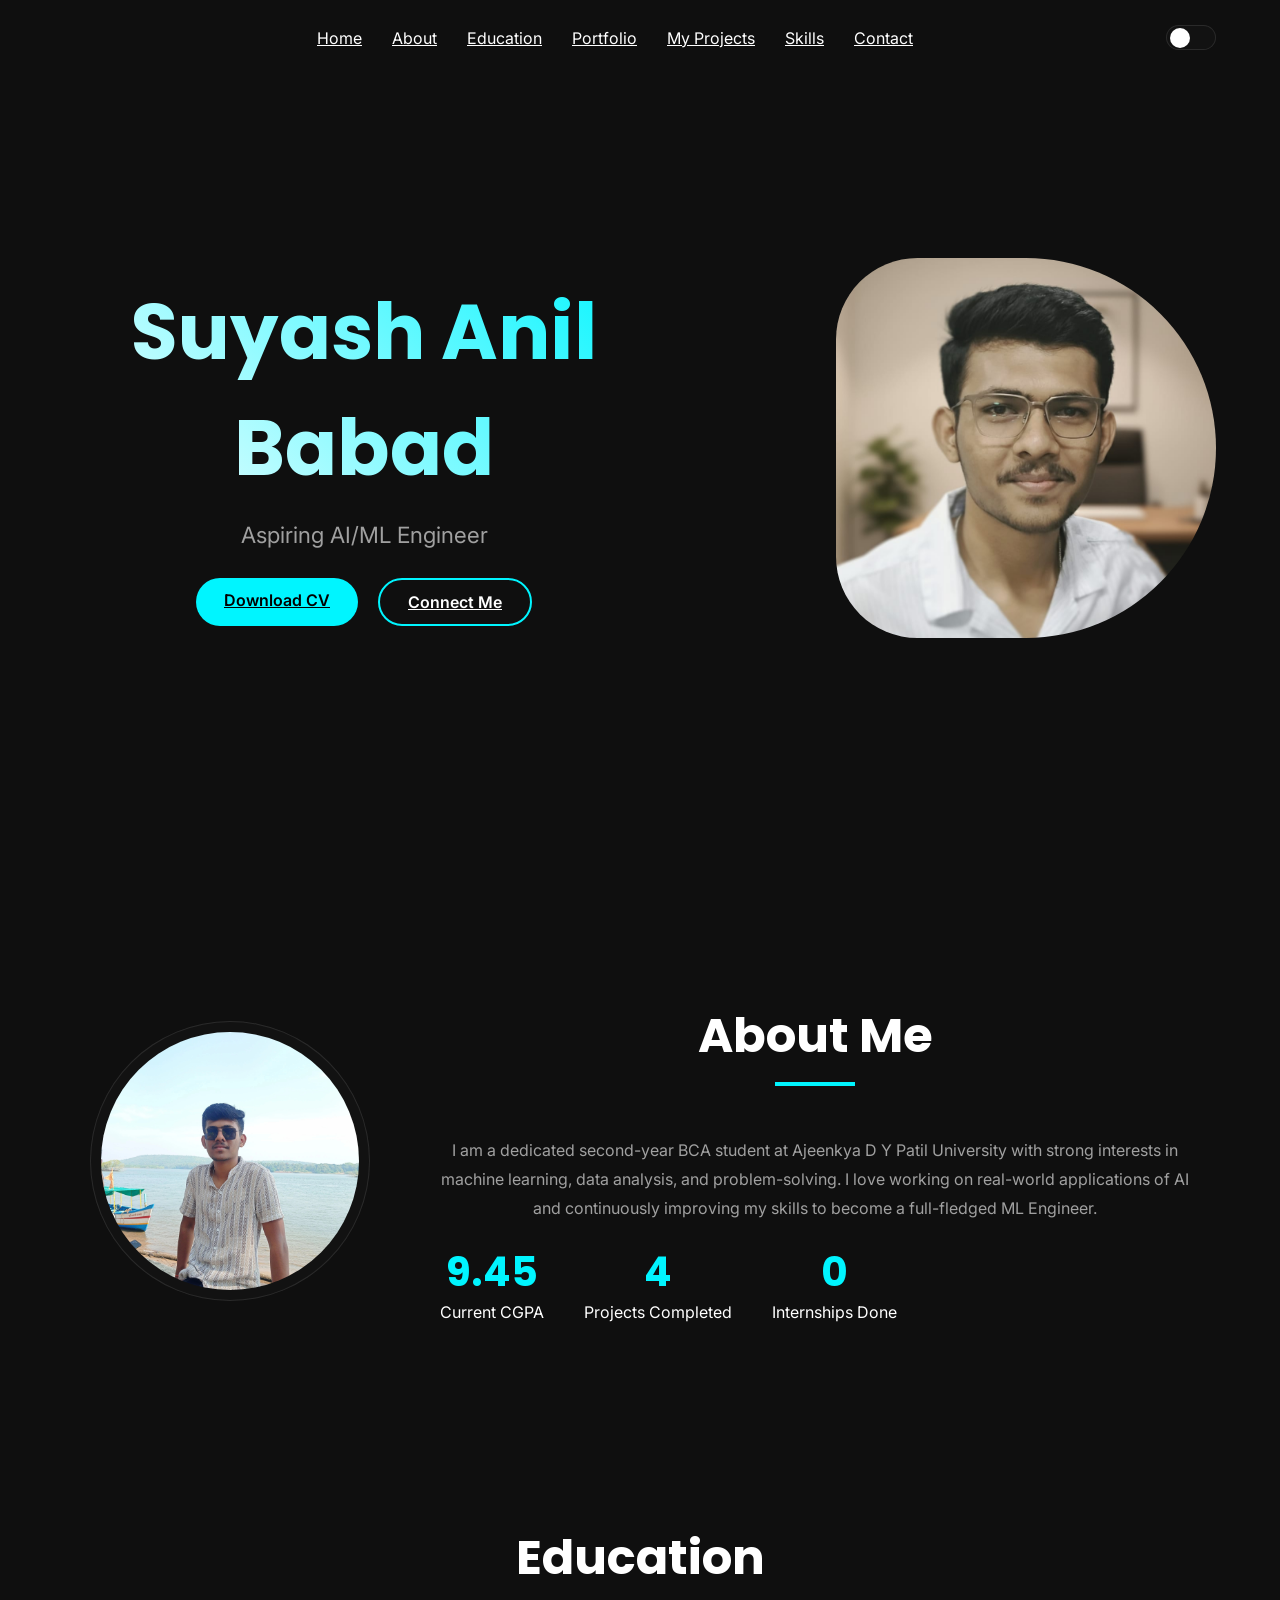
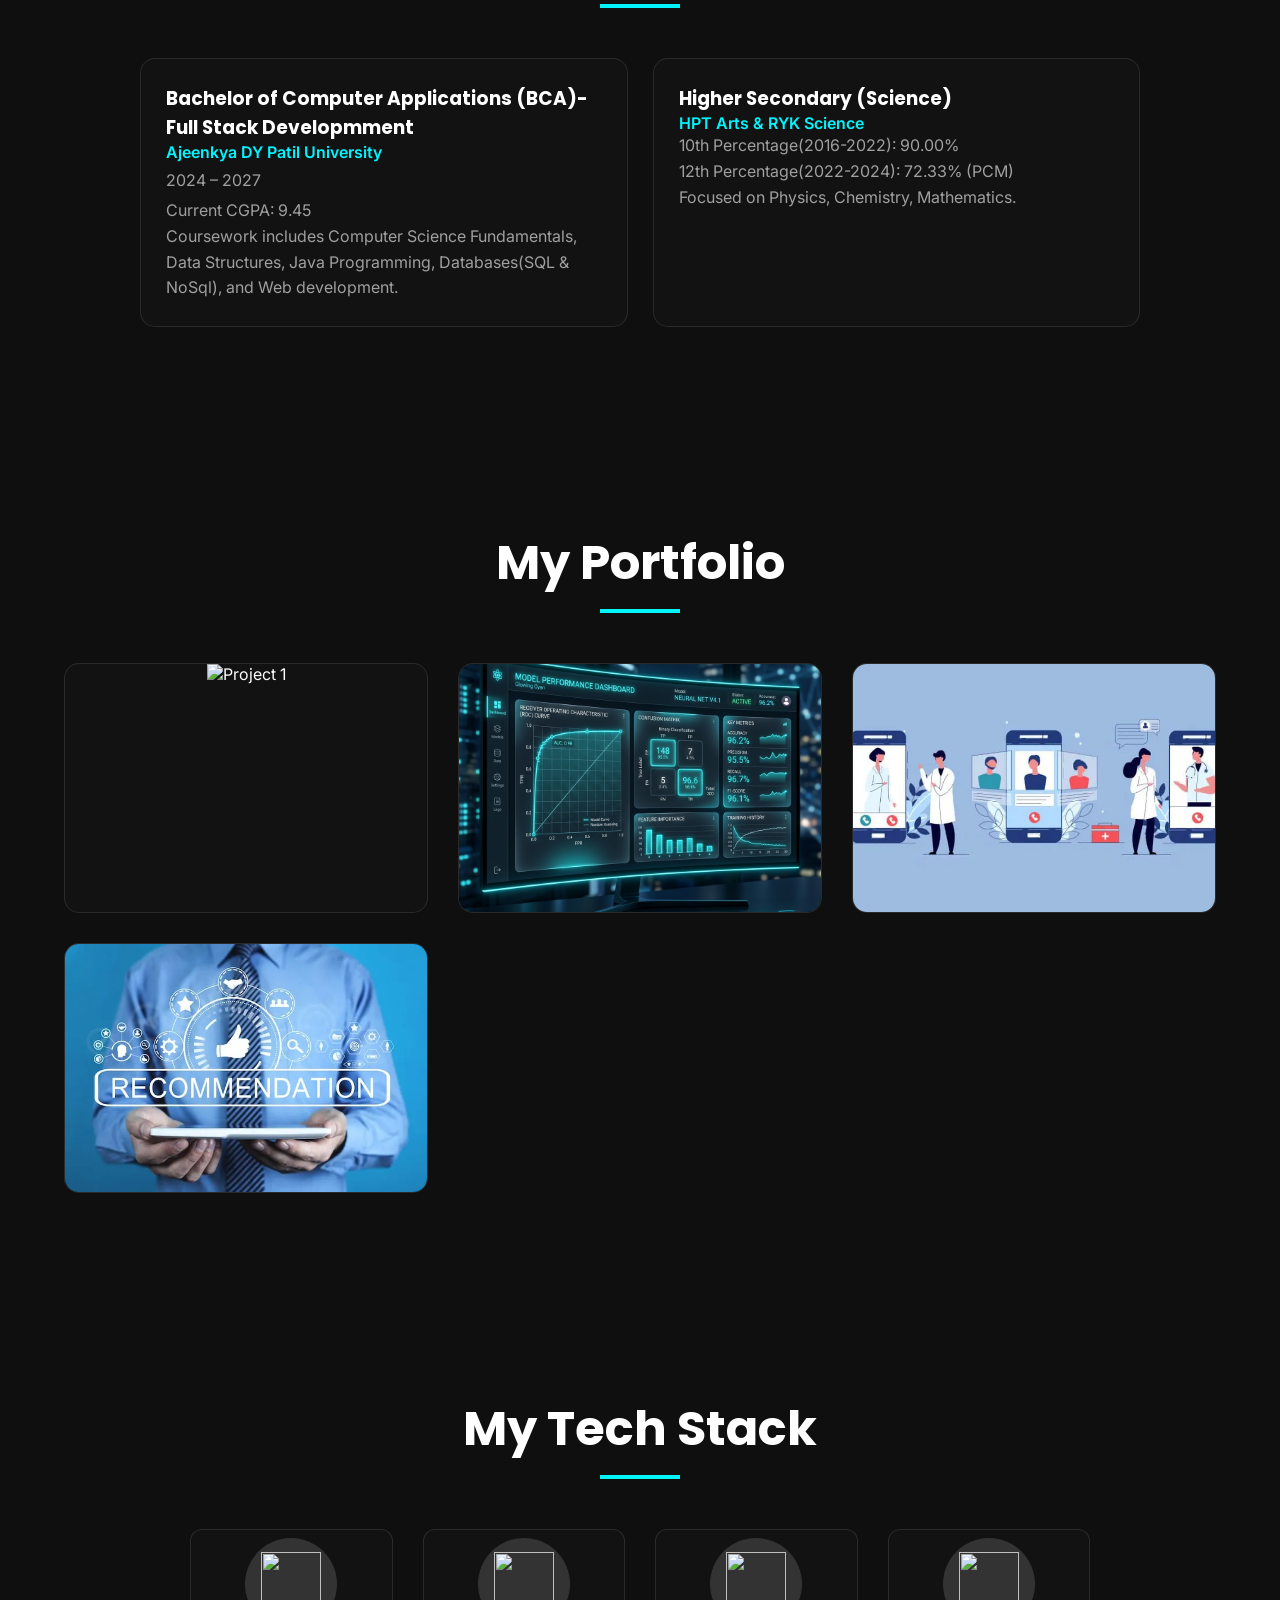
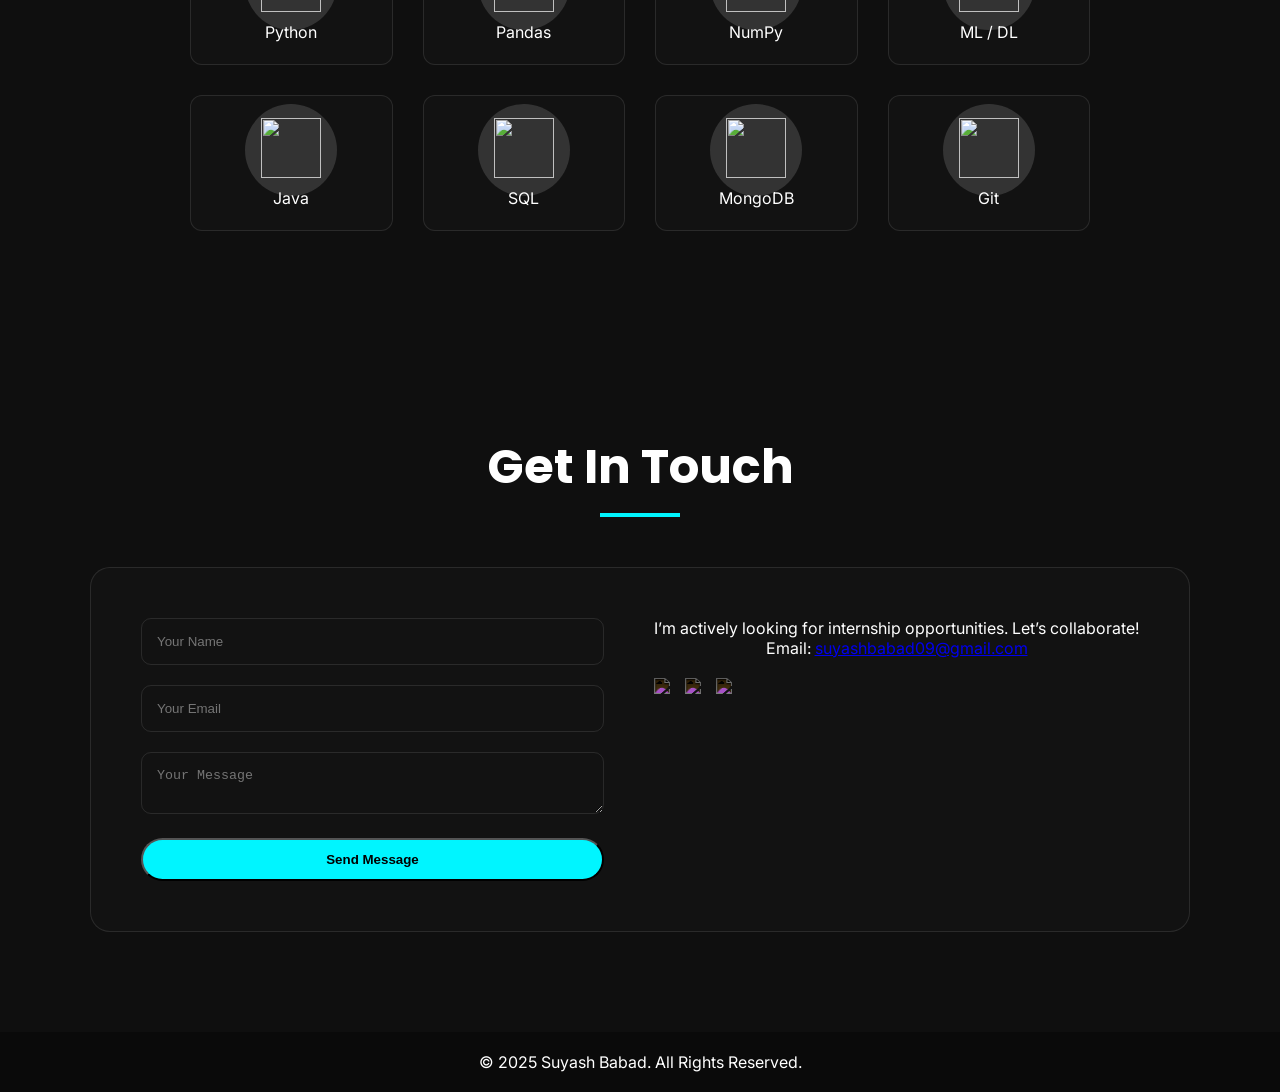
==== index.html @ 3b222d55 "Add my project page to showcase my projects in detailed" ====
<!DOCTYPE html>
<html lang="en">

<head>
    <meta charset="UTF-8" />
    <meta name="viewport" content="width=device-width, initial-scale=1.0" />

    <title>Suyash Anil Babad - Jr Data Scientist & ML Engineer</title>
    <meta name="description" content="Portfolio of Suyash Anil Babad, Data Scientist and Machine Learning Engineer.">
    <meta name="keywords" content="Suyash Babad, portfolio, data scientist, ml engineer, python, machine learning">
    <meta name="author" content="Suyash Anil Babad">

    <link rel="icon" href="favicon.ico" type="image/x-icon" />

    <!-- Fonts -->
    <link rel="preconnect" href="https://fonts.googleapis.com" />
    <link rel="preconnect" href="https://fonts.gstatic.com" crossorigin />
    <link
        href="https://fonts.googleapis.com/css2?family=Poppins:wght@300;400;600;700&family=Inter:wght@300;400&display=swap"
        rel="stylesheet" />

    <link rel="stylesheet" href="style.css" />
</head>

<body>

    <!-- Preloader -->
    <div class="preloader">
        <div class="loader"></div>
    </div>

    <!-- Custom Cursor -->
    <div class="cursor-dot"></div>
    <div class="cursor-outline"></div>

    <!-- Particle Background -->
    <canvas id="particle-canvas"></canvas>

    <!-- Header -->
    <header class="header">
        <nav class="navbar">
            <a href="#home" class="logo"></a>

            <ul class="nav-links">
                <li><a href="#home">Home</a></li>
                <li><a href="#about">About</a></li>
                <li><a href="#education">Education</a></li>
                <li><a href="#portfolio">Portfolio</a></li>
                <li><a href="projects.html">My Projects</a></li>
                <li><a href="#skills">Skills</a></li>
                <li><a href="#contact">Contact</a></li>
            </ul>

            <div class="theme-toggle" id="theme-toggle">
                <div class="toggle-icon"></div>
            </div>

            <div class="menu-icon" id="menu-icon">&#9776;</div>
        </nav>
    </header>

    <!-- Main Content -->
    <main>

        <!-- Hero Section -->
        <section id="home" class="hero-section">
            <div class="hero-content">

                <div class="text-content">
                    <h1 class="hero-title">Suyash Anil Babad</h1>
                    <p class="hero-subtitle">Aspiring AI/ML Engineer</p>

                    <div class="hero-buttons">
                        <a href="Suyash Resume.pdf" download class="btn btn-primary">Download CV</a>
                        <a href="#contact" class="btn btn-secondary">Connect Me</a>
                    </div>
                </div>

                <div class="hero-image-container">
                    <img src="Suyash....jpg" alt="Suyash Babad" class="hero-image" />
                </div>

            </div>
        </section>

        <!-- About Section -->
        <section id="about" class="about-section">
            <div class="about-container">

                <div class="about-image">
                    <div class="image-frame">
                        <img src="Suyash.jpg" alt="Profile Image" />
                    </div>
                </div>

                <div class="about-content">
                    <h2 class="section-title">About Me</h2>
                    <p class="about-text">
                        I am a dedicated second-year BCA student at Ajeenkya D Y Patil University with strong interests
                        in machine learning,
                        data analysis, and problem-solving. I love working on real-world applications of AI and
                        continuously improving my skills
                        to become a full-fledged ML Engineer.
                    </p>

                    <div class="stats-container">
                        <div class="stat-item">
                            <h3 class="stat-number" data-target="9.45">9.45</h3>
                            <p>Current CGPA</p>
                        </div>
                        <div class="stat-item">
                            <h3 class="stat-number" data-target="4">4</h3>
                            <p>Projects Completed</p>
                        </div>
                        <div class="stat-item">
                            <h3 class="stat-number" data-target="0">0</h3>
                            <p>Internships Done</p>
                        </div>
                    </div>
                </div>

            </div>
        </section>

        <!-- ⭐ Added Education Section -->
        <section id="education" class="education-section">
            <h2 class="section-title">Education</h2>

            <div class="education-container">

                <div class="edu-card">
                    <h3>Bachelor of Computer Applications (BCA)- Full Stack Developmment</h3>
                    <p class="edu-institute">Ajeenkya DY Patil University</p>
                    <p class="edu-year">2024 – 2027</p>
                    <p class="edu-details">
                        Current CGPA: 9.45
                    </p>
                    <p class="edu-details">
                        Coursework includes Computer Science Fundamentals, Data Structures, Java Programming,
                        Databases(SQL & NoSql), and Web development.
                    </p>
                </div>

                <div class="edu-card">
                    <h3>Higher Secondary (Science)</h3>
                    <p class="edu-institute">HPT Arts & RYK Science</p>
                    <p class="edu-details">
                        10th Percentage(2016-2022): 90.00%
                    </p>
                    <p class="edu-details">
                        12th Percentage(2022-2024): 72.33% (PCM)
                    </p>
                    <p class="edu-details">
                        Focused on Physics, Chemistry, Mathematics.
                    </p>
                </div>

            </div>
        </section>

        <!-- Portfolio Section -->
        <section id="portfolio" class="portfolio-section">
            <h2 class="section-title">My Portfolio</h2>

            <div class="portfolio-grid">

                <div class="portfolio-card" data-tilt>
                    <img src="https://images.unsplash.com/photo-1551288049-bebda4e38f71" alt="Project 1" />
                    <div class="card-overlay">
                        <h3>Exploratory Data Analysis</h3>
                        <p>In-depth EDA using Python to uncover insights and trends.</p>
                        <a href="projects.html?filter=eda" class="btn-view">View Project</a>
                    </div>
                </div>

                <div class="portfolio-card" data-tilt>
                    <img src="ml_project.png" alt="Project ML" />
                    <div class="card-overlay">
                        <h3>Customer Churn Prediction (ML)</h3>
                        <p>Predictive modeling to identify at-risk customers.</p>
                        <a href="projects.html?filter=ml" class="btn-view">View Project</a>
                    </div>
                </div>

                <div class="portfolio-card" data-tilt>
                    <img src="healthcare logo.webp" alt="Project 2" />
                    <div class="card-overlay">
                        <h3>Sehat Sathi – Rural Healthcare Bot</h3>
                        <p>AI bot providing accessible healthcare guidance to rural communities.</p>
                        <a href="https://sehat-sathi-main.netlify.app/" class="btn-view">View Project</a>
                    </div>
                </div>

                <div class="portfolio-card" data-tilt>
                    <img src="concept-recommendation-business-technology-internet_220873-67088.webp" alt="Project 3" />
                    <div class="card-overlay">
                        <h3>Skill Metrics – AI Learning Assistant</h3>
                        <p>Personalized AI-driven learning recommendation platform.</p>
                        <a href="#" class="btn-view">In development</a>
                    </div>
                </div>

            </div>
        </section>

        <!-- Skills -->
        <section id="skills" class="skills-section">
            <h2 class="section-title">My Tech Stack</h2>

            <div class="skills-grid">
                <div class="skill-item"><img
                        src="https://cdn.jsdelivr.net/gh/devicons/devicon/icons/python/python-original.svg" /><span>Python</span>
                </div>
                <div class="skill-item"><img
                        src="https://cdn.jsdelivr.net/gh/devicons/devicon/icons/pandas/pandas-original.svg" /><span>Pandas</span>
                </div>
                <div class="skill-item"><img
                        src="https://cdn.jsdelivr.net/gh/devicons/devicon/icons/numpy/numpy-original.svg" /><span>NumPy</span>
                </div>
                <div class="skill-item"><img
                        src="https://cdn.jsdelivr.net/gh/devicons/devicon/icons/tensorflow/tensorflow-original.svg" /><span>ML
                        / DL</span></div>
                <div class="skill-item"><img
                        src="https://cdn.jsdelivr.net/gh/devicons/devicon/icons/java/java-original.svg" /><span>Java</span>
                </div>
                <div class="skill-item"><img
                        src="https://cdn.jsdelivr.net/gh/devicons/devicon/icons/mysql/mysql-original.svg" /><span>SQL</span>
                </div>
                <div class="skill-item"><img
                        src="https://cdn.jsdelivr.net/gh/devicons/devicon/icons/mongodb/mongodb-original.svg" /><span>MongoDB</span>
                </div>
                <div class="skill-item"><img
                        src="https://cdn.jsdelivr.net/gh/devicons/devicon/icons/git/git-original.svg" /><span>Git</span>
                </div>
            </div>
        </section>

        <!-- Contact Section -->
        <section id="contact" class="contact-section">
            <h2 class="section-title">Get In Touch</h2>

            <div class="contact-container">

                <form class="contact-form" action="https://formspree.io/f/mojjjpwg" method="POST">
                    <div class="form-group"><input type="text" name="name" placeholder="Your Name" required /></div>
                    <div class="form-group"><input type="email" name="email" placeholder="Your Email" required /></div>
                    <div class="form-group"><textarea name="message" placeholder="Your Message" required></textarea>
                    </div>

                    <button type="submit" class="btn btn-primary">Send Message</button>
                </form>

                <div class="contact-info">
                    <p>I’m actively looking for internship opportunities. Let’s collaborate!</p>
                    <p>Email: <a href="mailto:suyashbabad09@gmail.com">suyashbabad09@gmail.com</a></p>

                    <div class="social-links">
                        <a href="https://github.com/suyash2356"><img
                                src="https://cdn.jsdelivr.net/gh/devicons/devicon/icons/github/github-original.svg" /></a>
                        <a href="https://www.linkedin.com/in/suyash-anil-babad-ab367a30b/"><img
                                src="https://cdn.jsdelivr.net/gh/devicons/devicon/icons/linkedin/linkedin-plain.svg" /></a>
                        <a href="#"><img
                                src="https://cdn.jsdelivr.net/gh/devicons/devicon/icons/twitter/twitter-original.svg" /></a>
                    </div>
                </div>

            </div>
        </section>

    </main>

    <!-- Footer -->
    <footer class="footer">
        <p>&copy; 2025 Suyash Babad. All Rights Reserved.</p>
    </footer>

    <a href="#home" class="back-to-top">&#8593;</a>

    <!-- Scripts -->
    <script src="https://cdnjs.cloudflare.com/ajax/libs/gsap/3.11.4/gsap.min.js"></script>
    <script src="https://cdnjs.cloudflare.com/ajax/libs/gsap/3.11.4/ScrollTrigger.min.js"></script>
    <script src="script.js"></script>

</body>

</html>
---- style.css ----
/* --------------------------------------------------
   Root Variables
-------------------------------------------------- */
:root {
    --background-color: #0f0f0f;
    --primary-text-color: #ffffff;
    --secondary-text-color: #a0a0a0;
    --accent-color: #00f5ff;
    --glass-bg: rgba(22, 22, 22, 0.5);
    --border-color: rgba(255, 255, 255, 0.1);

    --font-heading: 'Poppins', sans-serif;
    --font-body: 'Inter', sans-serif;
}

/* Light Mode */
body.light-mode {
    --background-color: #f0f2f5;
    --primary-text-color: #1a1a1a;
    --secondary-text-color: #555;
    --glass-bg: rgba(255, 255, 255, 0.5);
    --border-color: rgba(0, 0, 0, 0.1);
}

/* --------------------------------------------------
   Global Styles
-------------------------------------------------- */
* {
    margin: 0;
    padding: 0;
    box-sizing: border-box;
}

html {
    scroll-behavior: smooth;
    scroll-padding-top: 80px;
}

body {
    font-family: var(--font-body);
    background: var(--background-color);
    color: var(--primary-text-color);
    transition: 0.3s ease;
    cursor: none;
    overflow-x: hidden;
}

h1,
h2,
h3 {
    font-family: var(--font-heading);
}

section {
    padding: 100px 5%;
    text-align: center;
    position: relative;
    z-index: 2;
}

.section-title {
    font-size: 3rem;
    margin-bottom: 50px;
    position: relative;
}

.section-title::after {
    content: "";
    width: 80px;
    height: 4px;
    background: var(--accent-color);
    display: block;
    margin: 10px auto 0;
}

/* --------------------------------------------------
   Preloader
-------------------------------------------------- */
.preloader {
    position: fixed;
    inset: 0;
    background: var(--background-color);
    display: flex;
    justify-content: center;
    align-items: center;
    z-index: 1000;
    transition: 0.5s ease;
}

.preloader.hidden {
    opacity: 0;
    visibility: hidden;
}

.loader {
    width: 50px;
    height: 50px;
    border: 4px solid var(--border-color);
    border-top-color: var(--accent-color);
    border-radius: 50%;
    animation: spin 1s linear infinite;
}

@keyframes spin {
    to {
        transform: rotate(360deg);
    }
}

/* --------------------------------------------------
   Custom Cursor
-------------------------------------------------- */
.cursor-dot,
.cursor-outline {
    position: fixed;
    border-radius: 50%;
    pointer-events: none;
    z-index: 999;
    opacity: 0;
    transition: 0.2s ease;
}

.cursor-dot {
    width: 8px;
    height: 8px;
    background: var(--accent-color);
}

.cursor-outline {
    width: 40px;
    height: 40px;
    border: 2px solid var(--accent-color);
}

.cursor-outline.hovered {
    transform: scale(1.5);
    opacity: 0.5;
}

/* --------------------------------------------------
   Particle Canvas
-------------------------------------------------- */
#particle-canvas {
    position: fixed;
    inset: 0;
    width: 100%;
    height: 100%;
    z-index: 0;
}

/* --------------------------------------------------
   Header/Navbar
-------------------------------------------------- */
.header {
    position: fixed;
    top: 0;
    width: 100%;
    padding: 10px 0;
    transition: 0.3s ease;
    z-index: 999;
}

.header.scrolled {
    background: var(--glass-bg);
    backdrop-filter: blur(15px);
    box-shadow: 0 2px 15px rgba(0, 0, 0, 0.3);
}

.navbar {
    max-width: 1500px;
    margin: auto;
    padding: 15px 5%;
    display: flex;
    justify-content: space-between;
    align-items: center;
}

.logo {
    font-size: 1.7rem;
    font-weight: 700;
}

.nav-links {
    display: flex;
    list-style: none;
    gap: 30px;
}

.nav-links a {
    color: var(--primary-text-color);
    font-weight: 400;
    position: relative;
}

.nav-links a::after {
    content: "";
    width: 0;
    height: 2px;
    background: var(--accent-color);
    position: absolute;
    left: 0;
    bottom: -4px;
    transition: 0.3s ease;
}

.nav-links a:hover::after {
    width: 100%;
}

/* Theme Toggle */
.theme-toggle {
    width: 50px;
    height: 25px;
    border-radius: 20px;
    border: 1px solid var(--border-color);
    background: var(--glass-bg);
    position: relative;
    cursor: pointer;
}

.toggle-icon {
    width: 20px;
    height: 20px;
    background: var(--primary-text-color);
    border-radius: 50%;
    position: absolute;
    top: 50%;
    left: 3px;
    transform: translateY(-50%);
    transition: 0.3s ease;
}

body.light-mode .toggle-icon {
    transform: translate(25px, -50%);
}

/* Hamburger Menu */
.menu-icon {
    display: none;
    font-size: 2.2rem;
    cursor: pointer;
}

/* --------------------------------------------------
   Hero Section
-------------------------------------------------- */
.hero-section {
    min-height: 100vh;
    display: flex;
    align-items: center;
}

.hero-content {
    display: flex;
    align-items: center;
    justify-content: space-between;
    gap: 50px;
    max-width: 1300px;
    margin: auto;
    width: 100%;
}

.text-content {
    max-width: 600px;
    text-align: center;
}

.hero-title {
    font-size: 4.8rem;
    background: linear-gradient(45deg, #fff, var(--accent-color));
    background-clip: text;
    -webkit-background-clip: text;
    -webkit-text-fill-color: transparent;
}

.hero-subtitle {
    color: var(--secondary-text-color);
    font-size: 1.4rem;
    margin: 15px 0 30px;
}

.hero-buttons {
    display: flex;
    gap: 20px;
    justify-content: center;
}

.btn {
    padding: 12px 28px;
    border-radius: 50px;
    font-weight: 600;
    cursor: pointer;
    transition: 0.3s ease;
}

.btn-primary {
    background: var(--accent-color);
    color: #000;
}

.btn-secondary {
    border: 2px solid var(--accent-color);
    background: transparent;
    color: var(--primary-text-color);
}

.btn-secondary:hover {
    background: var(--accent-color);
    color: #000;
}

.hero-image {
    width: 380px;
    height: 380px;
    border-radius: 30% 70% 70% 30%;
    object-fit: cover;
    animation: morph 8s infinite;
}

@keyframes morph {
    50% {
        border-radius: 60% 40% 30% 70%;
    }
}

/* --------------------------------------------------
   About Section
-------------------------------------------------- */
.about-container {
    max-width: 1100px;
    margin: auto;
    display: flex;
    gap: 70px;
    align-items: center;
}

.image-frame {
    width: 280px;
    height: 280px;
    border-radius: 50%;
    padding: 10px;
    background: var(--glass-bg);
    border: 1px solid var(--border-color);
}

.image-frame img {
    width: 100%;
    height: 100%;
    border-radius: 50%;
    object-fit: cover;
}

.about-text {
    color: var(--secondary-text-color);
    line-height: 1.8;
}

.stats-container {
    display: flex;
    gap: 40px;
    margin-top: 20px;
}

.stat-item h3 {
    font-size: 2.5rem;
    color: var(--accent-color);
}

/* --------------------------------------------------
   ⭐ Education Section
-------------------------------------------------- */
.education-container {
    max-width: 1000px;
    margin: auto;
    display: grid;
    grid-template-columns: repeat(auto-fit, minmax(300px, 1fr));
    gap: 25px;
}

.edu-card {
    padding: 25px;
    background: var(--glass-bg);
    border: 1px solid var(--border-color);
    border-radius: 15px;
    text-align: left;
    transition: 0.3s ease;
}

.edu-card:hover {
    transform: translateY(-8px);
    box-shadow: 0 10px 20px rgba(0, 255, 255, 0.1);
}

.edu-institute {
    color: var(--accent-color);
    font-weight: 600;
}

.edu-year {
    color: var(--secondary-text-color);
    margin: 8px 0;
}

.edu-details {
    color: var(--secondary-text-color);
    line-height: 1.6;
}

/* --------------------------------------------------
   Portfolio Section
-------------------------------------------------- */
.portfolio-grid {
    width: 100%;
    max-width: 1200px;
    margin: auto;
    display: grid;
    gap: 30px;
    grid-template-columns: repeat(auto-fit, minmax(320px, 1fr));
}

.portfolio-card {
    height: 250px;
    border-radius: 15px;
    overflow: hidden;
    background: var(--glass-bg);
    border: 1px solid var(--border-color);
    position: relative;
}

.portfolio-card img {
    width: 100%;
    height: 100%;
    object-fit: cover;
}

.card-overlay {
    position: absolute;
    inset: 0;
    background: rgba(0, 0, 0, 0.7);
    opacity: 0;
    display: flex;
    flex-direction: column;
    justify-content: center;
    padding: 20px;
    color: #fff;
    transition: 0.4s ease;
}

.portfolio-card:hover .card-overlay {
    opacity: 1;
}

/* --------------------------------------------------
   Skills Section
-------------------------------------------------- */
.skills-grid {
    max-width: 800px;
    margin: auto;
    display: grid;
    grid-template-columns: repeat(auto-fit, minmax(120px, 1fr));
    gap: 30px;
}

.skill-item {
    padding: 20px;
    background: var(--glass-bg);
    border-radius: 12px;
    border: 1px solid var(--border-color);
    display: flex;
    flex-direction: column;
    align-items: center;
    transition: 0.3s;
}

.skill-item img {
    width: 50px;
    height: 50px;
}

.skill-item:hover {
    transform: translateY(-10px);
}

/* Improve skill icon rendering and stacking to avoid blurriness or occlusion */
.skills-section {
    z-index: 3;
}

.skill-item {
    z-index: 3;
}

.skill-item img {
    display: block;
    width: 60px;
    height: 60px;
    object-fit: contain;
    image-rendering: -webkit-optimize-contrast;
    image-rendering: optimizeQuality;
    -webkit-transform: translateZ(0);
    transform: translateZ(0);
    backface-visibility: hidden;
    will-change: transform, opacity;
    filter: none;
}

/* Add a light circular backdrop so dark SVG logos remain visible on dark theme */
.skill-item {
    position: relative;
    overflow: visible;
}

.skill-item::before {
    content: "";
    position: absolute;
    top: 8px;
    left: 50%;
    transform: translateX(-50%);
    width: 92px;
    height: 92px;
    background: rgba(255, 255, 255, 0.14);
    border-radius: 50%;
    z-index: 1;
}

.skill-item img {
    position: relative;
    z-index: 2;
}

/* Skill item styling */
.skill-item {
    display: flex;
    flex-direction: column;
    align-items: center;
    justify-content: center;
    padding: 22px 18px;
    background: var(--glass-bg);
    border: 1px solid var(--border-color);
    border-radius: 12px;
    gap: 10px;
    min-height: 130px;
}

.skill-icon {
    width: 60px;
    height: 60px;
    display: grid;
    place-items: center;
}

.skills-grid {
    max-width: 900px;
    margin: auto;
    display: grid;
    gap: 30px;
    grid-template-columns: repeat(auto-fit, minmax(160px, 1fr));
}

/* SVG skill icon rendering */
.skill-svg {
    width: 60px;
    height: 60px;
    display: block;
}

.skill-svg text {
    font-weight: 700;
}

/* Footer centering */
.footer {
    padding: 20px 0;
    background: #0a0a0a;
    text-align: center;
}

.footer p {
    margin: 0;
}

/* --------------------------------------------------
   Contact Section
-------------------------------------------------- */
.contact-container {
    max-width: 1100px;
    margin: auto;
    padding: 50px;
    background: var(--glass-bg);
    border: 1px solid var(--border-color);
    border-radius: 20px;
    display: flex;
    gap: 50px;
}

.contact-form {
    flex: 1;
    display: flex;
    flex-direction: column;
    gap: 20px;
}

.form-group input,
.form-group textarea {
    width: 100%;
    padding: 15px;
    background: transparent;
    border: 1px solid var(--border-color);
    color: var(--primary-text-color);
    border-radius: 10px;
}

.social-links {
    margin-top: 20px;
    display: flex;
    gap: 15px;
}

.social-links img {
    width: 30px;
    transition: 0.3s;
    filter: invert(1);
}

.social-links img:hover {
    transform: scale(1.2);
}

body.light-mode .social-links img {
    filter: invert(0);
}

/* --------------------------------------------------
   Footer
-------------------------------------------------- */
.footer {
    padding: 20px 0;
    background: #0a0a0a;
}

/* --------------------------------------------------
   Back to Top Button
-------------------------------------------------- */
.back-to-top {
    position: fixed;
    right: 25px;
    bottom: 25px;
    width: 50px;
    height: 50px;
    background: var(--accent-color);
    color: #000;
    border-radius: 50%;
    display: grid;
    place-items: center;
    opacity: 0;
    visibility: hidden;
    transition: 0.4s;
}

.back-to-top.visible {
    opacity: 1;
    visibility: visible;
}

/* --------------------------------------------------
   Gallery Section (projects.html)
-------------------------------------------------- */
.gallery-hero {
    padding: 150px 5% 50px;
    min-height: 40vh;
}

.gallery-filters {
    display: flex;
    justify-content: center;
    gap: 15px;
    margin-bottom: 50px;
    flex-wrap: wrap;
}

.filter-btn {
    padding: 10px 20px;
    background: var(--glass-bg);
    border: 1px solid var(--border-color);
    color: var(--primary-text-color);
    border-radius: 30px;
    cursor: pointer;
    transition: 0.3s;
    font-family: var(--font-body);
}

.filter-btn:hover, .filter-btn.active {
    background: var(--accent-color);
    color: #000;
}

.gallery-grid {
    display: flex;
    flex-direction: column;
    gap: 50px;
    max-width: 1000px;
    margin: 0 auto;
}

.gallery-card {
    background: var(--glass-bg);
    border: 1px solid var(--border-color);
    border-radius: 20px;
    overflow: hidden;
    display: flex;
    flex-direction: column;
    transition: 0.4s;
}

.gallery-card:hover {
    box-shadow: 0 10px 30px rgba(0, 245, 255, 0.1);
}

.gallery-img-container {
    width: 100%;
    height: 400px;
    overflow: hidden;
}

.gallery-img-container img {
    width: 100%;
    height: 100%;
    object-fit: cover;
    transition: 0.5s;
}

.gallery-card:hover .gallery-img-container img {
    transform: scale(1.05);
}

.gallery-card-content {
    padding: 30px;
    text-align: left;
}

.project-tags {
    display: flex;
    gap: 10px;
    margin-bottom: 15px;
    flex-wrap: wrap;
}

.tag {
    font-size: 0.8rem;
    padding: 5px 12px;
    background: rgba(255, 255, 255, 0.1);
    border-radius: 15px;
    color: var(--accent-color);
}

.gallery-card h3 {
    font-size: 2rem;
    margin-bottom: 15px;
}

.project-summary {
    color: var(--secondary-text-color);
    margin-bottom: 20px;
    font-size: 1.1rem;
    line-height: 1.6;
}

.detailed-report {
    max-height: 0;
    overflow: hidden;
    opacity: 0;
    transition: max-height 0.5s ease-in-out, opacity 0.4s ease-in-out, margin 0.3s;
}

.detailed-report.expanded {
    max-height: 1000px;
    opacity: 1;
    margin-bottom: 30px;
    border-top: 1px solid var(--border-color);
    padding-top: 20px;
}

.report-subtitle {
    font-size: 1.2rem;
    color: var(--accent-color);
    margin-top: 15px;
    margin-bottom: 5px;
}

.detailed-report p {
    color: var(--secondary-text-color);
    line-height: 1.6;
    margin-bottom: 15px;
}

.report-list {
    color: var(--secondary-text-color);
    list-style-position: inside;
    margin-bottom: 15px;
    line-height: 1.6;
}

.report-list li {
    margin-bottom: 8px;
}

.report-list strong {
    color: var(--primary-text-color);
}

.gallery-actions {
    display: flex;
    gap: 15px;
    margin-top: 20px;
}

/* --------------------------------------------------
   ⭐ Mobile Responsive CSS
-------------------------------------------------- */

/* Tablets */
@media (max-width: 992px) {
    .hero-content {
        flex-direction: column-reverse;
        text-align: center;
    }

    .hero-title {
        font-size: 3.6rem;
    }

    .about-container {
        flex-direction: column;
    }
}

/* Mobile Phones */
@media (max-width: 768px) {

    .section-title {
        font-size: 2.3rem;
    }

    .hero-title {
        font-size: 3rem;
    }

    .hero-image {
        width: 260px;
        height: 260px;
    }

    /* Mobile Navbar */
    .nav-links {
        position: fixed;
        top: 0;
        right: -100%;
        width: 70%;
        height: 100vh;
        background: var(--glass-bg);
        backdrop-filter: blur(20px);
        flex-direction: column;
        justify-content: center;
        gap: 25px;
        transition: 0.4s;
    }

    .nav-links.active {
        right: 0;
    }

    .menu-icon {
        display: block;
        position: relative;
        z-index: 999;
    }

    .contact-container {
        flex-direction: column;
        padding: 25px;
    }

    .education-container {
        grid-template-columns: 1fr;
    }
}

/* --------------------------------------------------
   Fix: Ensure Education details are visible
   Some animation setups may leave elements at opacity:0;
   force the edu-card to be visible and above background.
-------------------------------------------------- */
.education-section {
    z-index: 3;
}

.education-container .edu-card {
    opacity: 1 !important;
    transform: none !important;
    visibility: visible !important;
    z-index: 3;
}

/* Fix: Ensure Skills/Tech Stack icons are visible */
.skills-grid .skill-item {
    opacity: 1 !important;
    transform: none !important;
    visibility: visible !important;
}
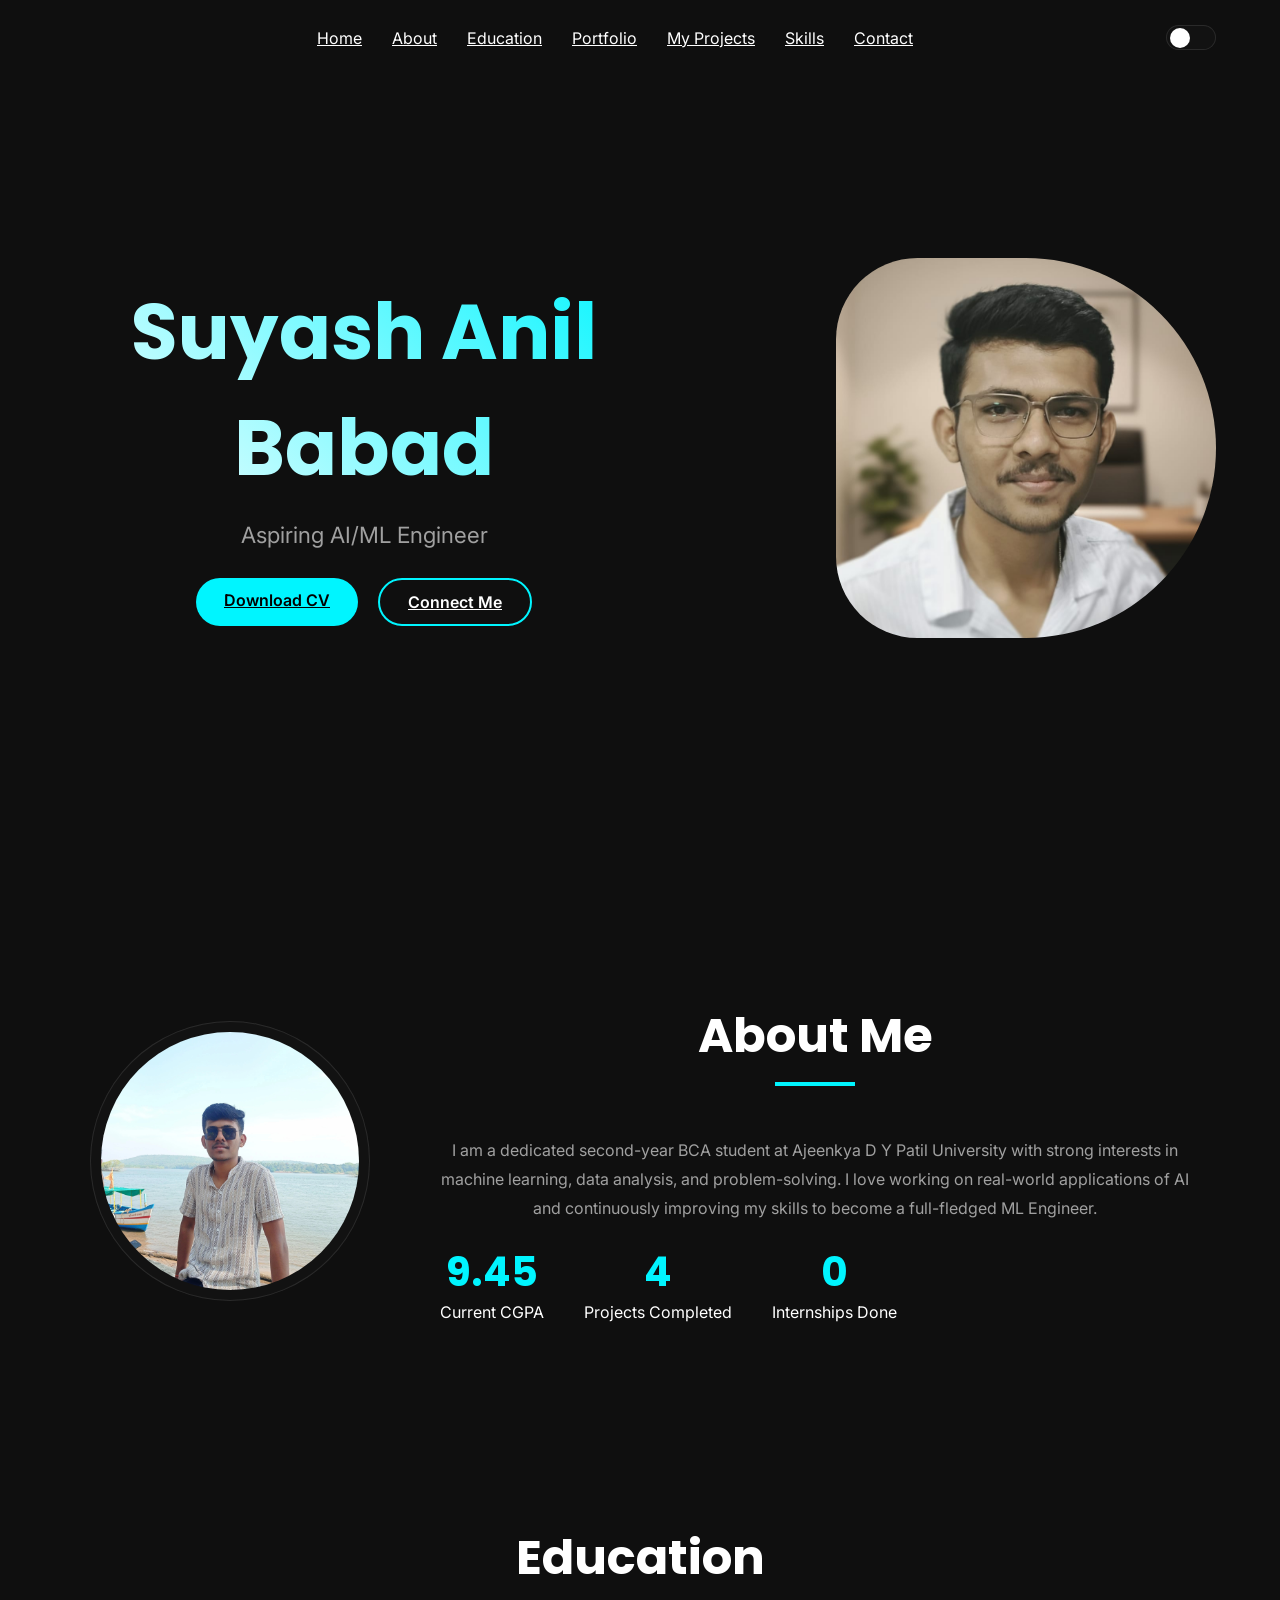
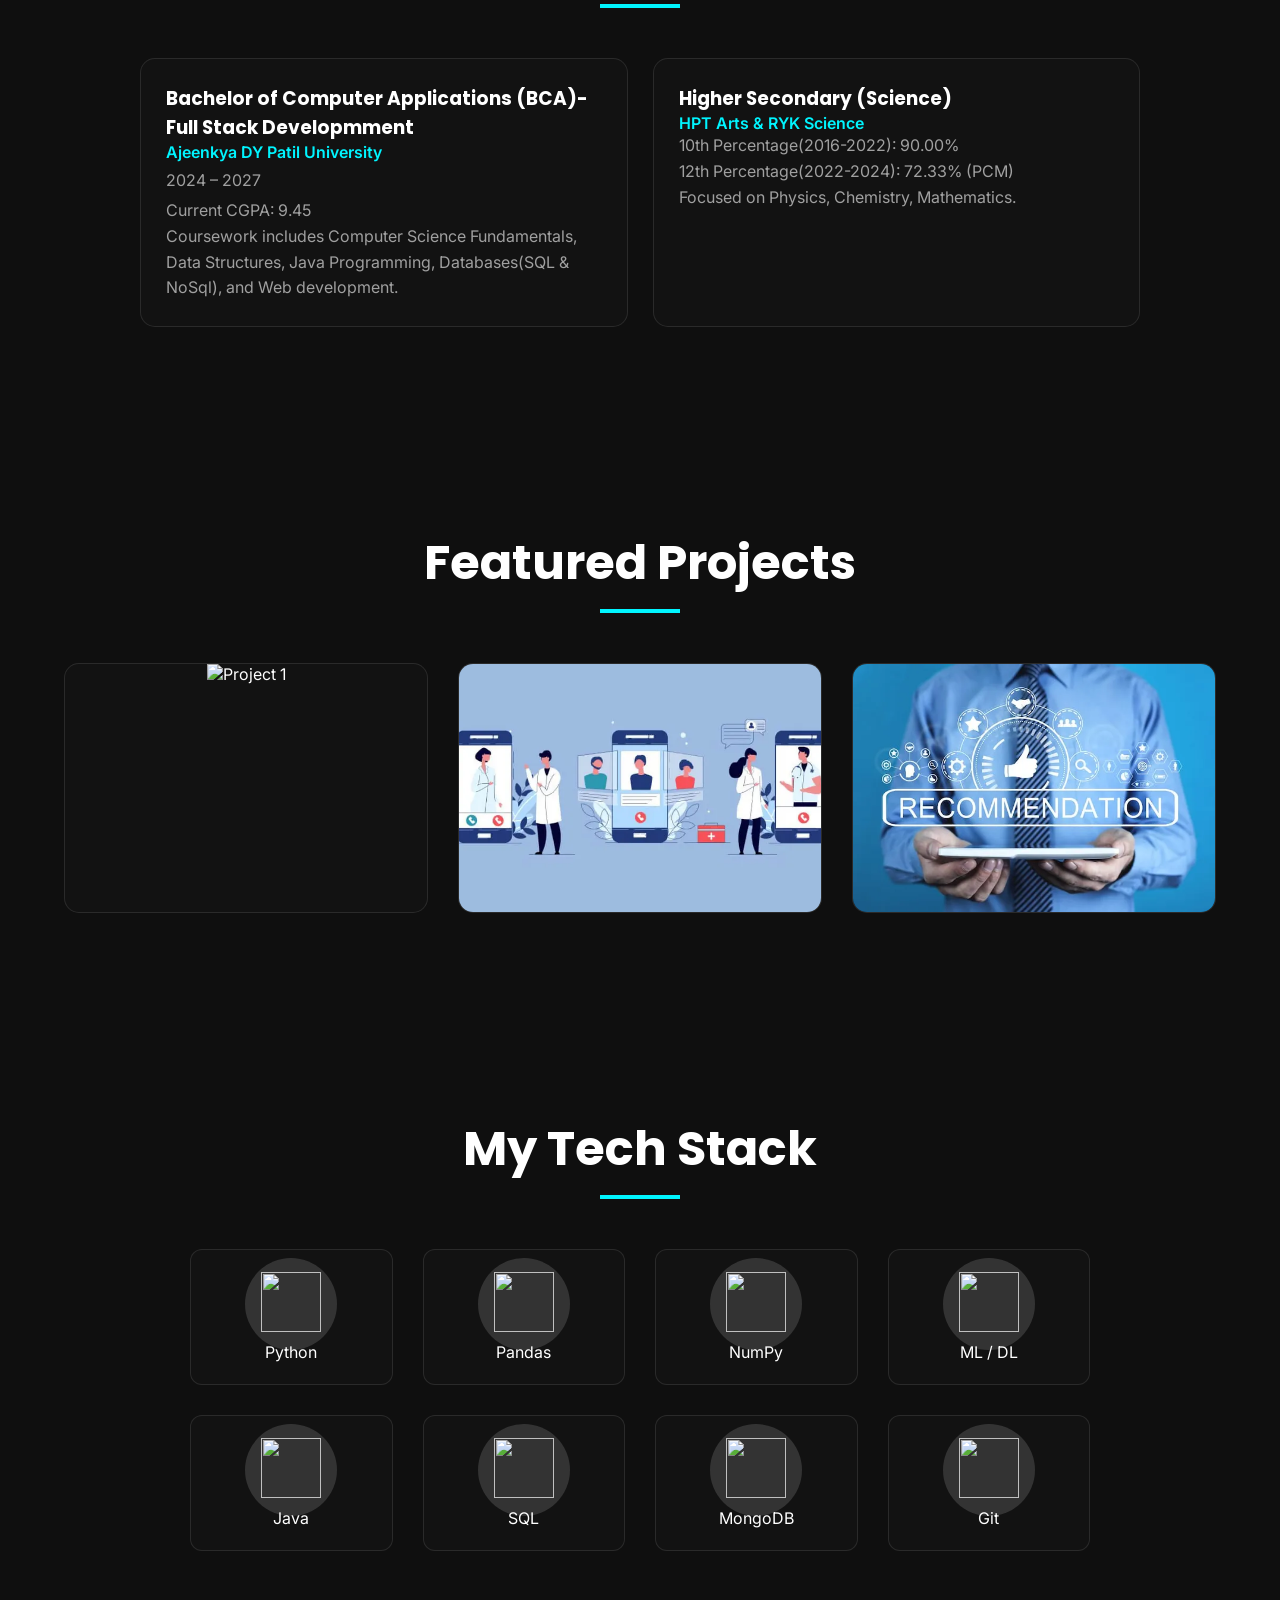
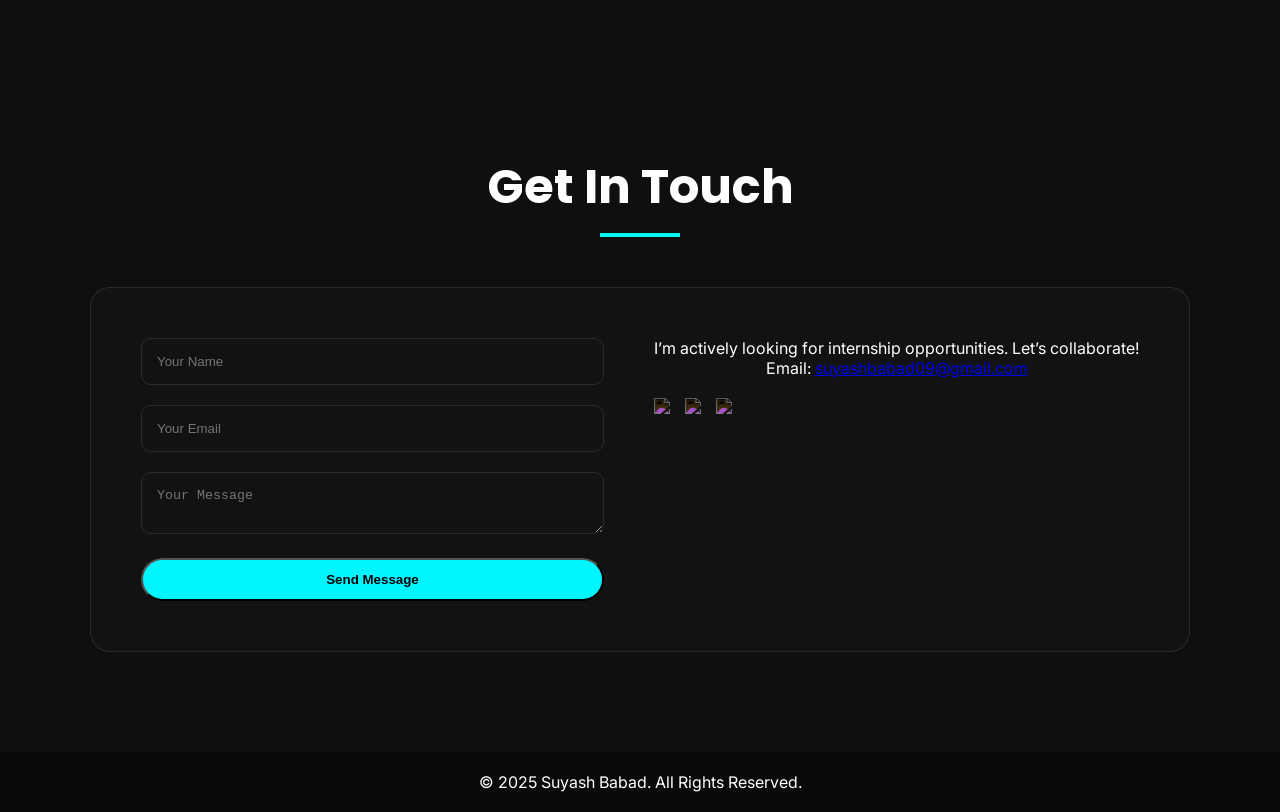
==== commit ba7b29c3: "add new project" ====
--- a/index.html
+++ b/index.html
@@ -160,7 +160,7 @@
 
         <!-- Portfolio Section -->
         <section id="portfolio" class="portfolio-section">
-            <h2 class="section-title">My Portfolio</h2>
+            <h2 class="section-title">Featured Projects</h2>
 
             <div class="portfolio-grid">
 
@@ -170,15 +170,6 @@
                         <h3>Exploratory Data Analysis</h3>
                         <p>In-depth EDA using Python to uncover insights and trends.</p>
                         <a href="projects.html?filter=eda" class="btn-view">View Project</a>
-                    </div>
-                </div>
-
-                <div class="portfolio-card" data-tilt>
-                    <img src="ml_project.png" alt="Project ML" />
-                    <div class="card-overlay">
-                        <h3>Customer Churn Prediction (ML)</h3>
-                        <p>Predictive modeling to identify at-risk customers.</p>
-                        <a href="projects.html?filter=ml" class="btn-view">View Project</a>
                     </div>
                 </div>
 
@@ -283,4 +274,4 @@
 
 </body>
 
-</html>
+</html>
--- a/style.css
+++ b/style.css
@@ -115,7 +115,7 @@
     position: fixed;
     border-radius: 50%;
     pointer-events: none;
-    z-index: 999;
+    z-index: 9999;
     opacity: 0;
     transition: 0.2s ease;
 }
@@ -157,7 +157,7 @@
     width: 100%;
     padding: 10px 0;
     transition: 0.3s ease;
-    z-index: 999;
+    z-index: 9999;
 }
 
 .header.scrolled {
@@ -722,14 +722,14 @@
     overflow: hidden;
 }
 
-.gallery-img-container img {
+.gallery-img-container img, .gallery-img-container video {
     width: 100%;
     height: 100%;
     object-fit: cover;
     transition: 0.5s;
 }
 
-.gallery-card:hover .gallery-img-container img {
+.gallery-card:hover .gallery-img-container img, .gallery-card:hover .gallery-img-container video {
     transform: scale(1.05);
 }
 
@@ -872,7 +872,7 @@
     .menu-icon {
         display: block;
         position: relative;
-        z-index: 999;
+        z-index: 9999;
     }
 
     .contact-container {
@@ -906,4 +906,365 @@
     opacity: 1 !important;
     transform: none !important;
     visibility: visible !important;
-}+}
+/* Multi Image Container Styles */
+.multi-image-container {
+    display: flex;
+    overflow-x: auto;
+    scroll-snap-type: x mandatory;
+    scroll-behavior: smooth;
+}
+.multi-image-container::-webkit-scrollbar {
+    height: 8px;
+}
+.multi-image-container::-webkit-scrollbar-thumb {
+    background: var(--accent-color);
+    border-radius: 4px;
+}
+.multi-image-container img, .multi-image-container video {
+    flex: 0 0 100%;
+    scroll-snap-align: start;
+}
+
+/* Dashboard Overhaul */
+.dashboard-header {
+    text-align: center;
+    padding-top: 120px; /* Push below navbar */
+    padding-bottom: 10px; /* Reduced whitespace */
+}
+.stats-row {
+    display: flex;
+    justify-content: center;
+    gap: 20px;
+    margin: 20px 0 30px; /* Tighter margins */
+    flex-wrap: wrap;
+}
+.stat-box {
+    background: var(--glass-bg);
+    border: 1px solid var(--border-color);
+    padding: 15px 25px; /* Smaller boxes */
+    border-radius: 12px;
+    min-width: 130px;
+}
+.stat-box h3 {
+    font-size: 2rem; /* Smaller numbers */
+    color: var(--accent-color);
+    margin-bottom: 5px;
+}
+.heatmap-container {
+    width: 100%;
+    max-width: 1000px;
+    margin: 0 auto;
+    text-align: left;
+}
+.heatmap-container h3 {
+    margin-bottom: 15px;
+}
+.heatmap-scroll {
+    overflow-x: auto;
+    padding-bottom: 10px;
+}
+.heatmap-grid {
+    display: grid;
+    grid-template-rows: repeat(7, 15px);
+    grid-auto-flow: column;
+    gap: 4px;
+}
+.heatmap-cell {
+    width: 15px;
+    height: 15px;
+    background: rgba(255,255,255,0.05);
+    border-radius: 3px;
+}
+.heatmap-cell.level-1 { background: rgba(0, 245, 255, 0.4); }
+.heatmap-cell.level-2 { background: rgba(0, 245, 255, 0.7); }
+.heatmap-cell.level-3 { background: rgba(0, 245, 255, 1); }
+
+.portfolio-content {
+    display: block;
+    max-width: 1300px;
+    margin: 0 auto;
+    padding-top: 10px; /* Override default section padding */
+}
+
+.project-tabs-container {
+    display: flex;
+    justify-content: center;
+    margin-bottom: 25px; /* Tighter margin */
+}
+
+.project-tabs {
+    display: inline-flex;
+    background: var(--glass-bg);
+    border: 1px solid var(--border-color);
+    border-radius: 50px;
+    padding: 5px;
+    flex-wrap: wrap;
+    justify-content: center;
+}
+
+.tab-btn {
+    background: transparent;
+    border: none;
+    padding: 12px 30px;
+    color: var(--secondary-text-color);
+    font-size: 1rem;
+    font-weight: 600;
+    font-family: var(--font-body);
+    border-radius: 50px;
+    cursor: pointer;
+    transition: 0.3s ease;
+}
+
+.tab-btn.active, .tab-btn:hover {
+    background: var(--accent-color);
+    color: #000;
+}
+
+.tab-content {
+    display: none;
+    animation: fadeIn 0.4s ease forwards;
+}
+
+.tab-content.active {
+    display: block;
+}
+
+@keyframes fadeIn {
+    from { opacity: 0; transform: translateY(10px); }
+    to { opacity: 1; transform: translateY(0); }
+}
+
+.horizontal-filters {
+    display: flex;
+    justify-content: space-between;
+    align-items: center;
+    gap: 20px;
+    background: var(--glass-bg);
+    border: 1px solid var(--border-color);
+    padding: 15px 20px; /* Smaller padding */
+    border-radius: 12px;
+    margin-bottom: 25px; /* Tighter margin */
+    flex-wrap: wrap;
+}
+
+.horizontal-filters .search-input {
+    flex: 1;
+    min-width: 250px;
+    padding: 10px 15px; /* Smaller padding */
+    border-radius: 8px;
+    background: rgba(0,0,0,0.2);
+    border: 1px solid var(--border-color);
+    color: var(--primary-text-color);
+    font-family: var(--font-body);
+}
+
+.horizontal-filters .range-filter {
+    flex: 0 0 350px;
+    display: flex;
+    flex-direction: column;
+    gap: 8px;
+}
+
+.horizontal-filters .range-filter label {
+    font-size: 0.9rem;
+    color: var(--secondary-text-color);
+    display: flex;
+    justify-content: space-between;
+}
+
+.horizontal-filters .range-filter .range-value {
+    color: var(--accent-color);
+    font-weight: 600;
+}
+
+.dual-slider-container {
+    position: relative;
+    width: 100%;
+    height: 6px;
+    margin-top: 10px;
+    margin-bottom: 15px;
+    background: rgba(255, 255, 255, 0.1);
+    border-radius: 5px;
+}
+
+.slider-track {
+    position: absolute;
+    height: 100%;
+    background: var(--accent-color);
+    border-radius: 5px;
+    z-index: 1;
+}
+
+.dataset-slider-min, .dataset-slider-max {
+    position: absolute;
+    width: 100%;
+    height: 6px;
+    top: 0;
+    left: 0;
+    padding: 0;
+    -webkit-appearance: none;
+    appearance: none;
+    background: transparent;
+    pointer-events: none;
+    z-index: 2;
+    margin: 0;
+    outline: none;
+}
+
+.dataset-slider-min::-webkit-slider-thumb, .dataset-slider-max::-webkit-slider-thumb {
+    -webkit-appearance: none;
+    appearance: none;
+    width: 18px;
+    height: 18px;
+    border-radius: 50%;
+    background: #fff;
+    border: 3px solid var(--accent-color);
+    pointer-events: auto;
+    cursor: pointer;
+    box-shadow: 0 0 5px rgba(0, 0, 0, 0.5);
+    transform: translateY(0); /* Ensure no vertical shift */
+}
+
+.dataset-slider-min::-moz-range-thumb, .dataset-slider-max::-moz-range-thumb {
+    -moz-appearance: none;
+    appearance: none;
+    width: 18px;
+    height: 18px;
+    border-radius: 50%;
+    background: #fff;
+    border: 3px solid var(--accent-color);
+    pointer-events: auto;
+    cursor: pointer;
+    box-shadow: 0 0 5px rgba(0, 0, 0, 0.5);
+    transform: translateY(0);
+}
+.advanced-grid {
+    display: grid;
+    grid-template-columns: repeat(auto-fill, minmax(280px, 1fr));
+    gap: 25px;
+}
+.compact-card {
+    background: var(--glass-bg);
+    border: 1px solid var(--border-color);
+    border-radius: 15px;
+    overflow: hidden;
+    cursor: pointer;
+    transition: 0.3s;
+    text-align: left;
+}
+.compact-card:hover {
+    transform: translateY(-5px);
+    border-color: var(--accent-color);
+}
+.compact-card-img {
+    width: 100%;
+    height: 180px;
+    object-fit: cover;
+}
+.compact-card-body {
+    padding: 20px;
+}
+.compact-card-body h4 {
+    font-size: 1.2rem;
+    margin-bottom: 10px;
+}
+.dataset-info {
+    font-size: 0.85rem;
+    color: var(--secondary-text-color);
+    margin-bottom: 15px;
+}
+.compact-tag {
+    font-size: 0.75rem;
+    padding: 4px 8px;
+}
+
+/* Modal */
+.modal {
+    display: none; 
+    position: fixed; 
+    z-index: 2000; 
+    left: 0;
+    top: 0;
+    width: 100%; 
+    height: 100%; 
+    overflow: auto; 
+    background-color: rgba(0,0,0,0.8); 
+    backdrop-filter: blur(5px);
+}
+.modal-content {
+    background-color: var(--background-color);
+    margin: 5% auto; 
+    padding: 40px;
+    border: 1px solid var(--border-color);
+    width: 90%;
+    max-width: 800px;
+    border-radius: 20px;
+    position: relative;
+    text-align: left;
+}
+.close-modal {
+    color: #aaa;
+    float: right;
+    font-size: 28px;
+    font-weight: bold;
+    cursor: pointer;
+    position: absolute;
+    top: 20px;
+    right: 30px;
+}
+.close-modal:hover {
+    color: var(--accent-color);
+}
+.modal-meta {
+    background: rgba(255,255,255,0.05);
+    padding: 15px;
+    border-radius: 10px;
+    margin-bottom: 20px;
+    display: grid;
+    grid-template-columns: repeat(auto-fit, minmax(150px, 1fr));
+    gap: 10px;
+}
+.modal-meta p {
+    font-size: 0.9rem;
+    color: var(--secondary-text-color);
+    margin: 0;
+}
+.modal-meta strong {
+    color: var(--primary-text-color);
+}
+
+@media (max-width: 768px) {
+    .horizontal-filters {
+        flex-direction: column;
+        align-items: stretch;
+    }
+    .horizontal-filters .range-filter {
+        flex: 1;
+        flex-basis: auto;
+    }
+}
+
+/* Custom GitHub Calendar Theme */
+.calendar {
+    border: 1px solid var(--border-color) !important;
+    background: var(--glass-bg) !important;
+    border-radius: 15px !important;
+    padding: 20px !important;
+    font-family: var(--font-body);
+    width: 100%;
+    min-width: 750px;
+}
+.calendar .graph-svg-tip {
+    background: rgba(0,0,0,0.8) !important;
+    border: 1px solid var(--border-color) !important;
+    color: #fff !important;
+}
+.calendar rect.ContributionCalendar-day[data-level="0"] { fill: rgba(255,255,255,0.05) !important; }
+.calendar rect.ContributionCalendar-day[data-level="1"] { fill: rgba(0, 245, 255, 0.3) !important; }
+.calendar rect.ContributionCalendar-day[data-level="2"] { fill: rgba(0, 245, 255, 0.6) !important; }
+.calendar rect.ContributionCalendar-day[data-level="3"] { fill: rgba(0, 245, 255, 0.8) !important; }
+.calendar rect.ContributionCalendar-day[data-level="4"] { fill: rgba(0, 245, 255, 1) !important; }
+.calendar text.wday, .calendar text.month { fill: var(--secondary-text-color) !important; font-size: 10px !important; }
+.calendar .contrib-legend text { fill: var(--secondary-text-color) !important; }
+.calendar .contrib-footer { color: var(--secondary-text-color) !important; display: none; }
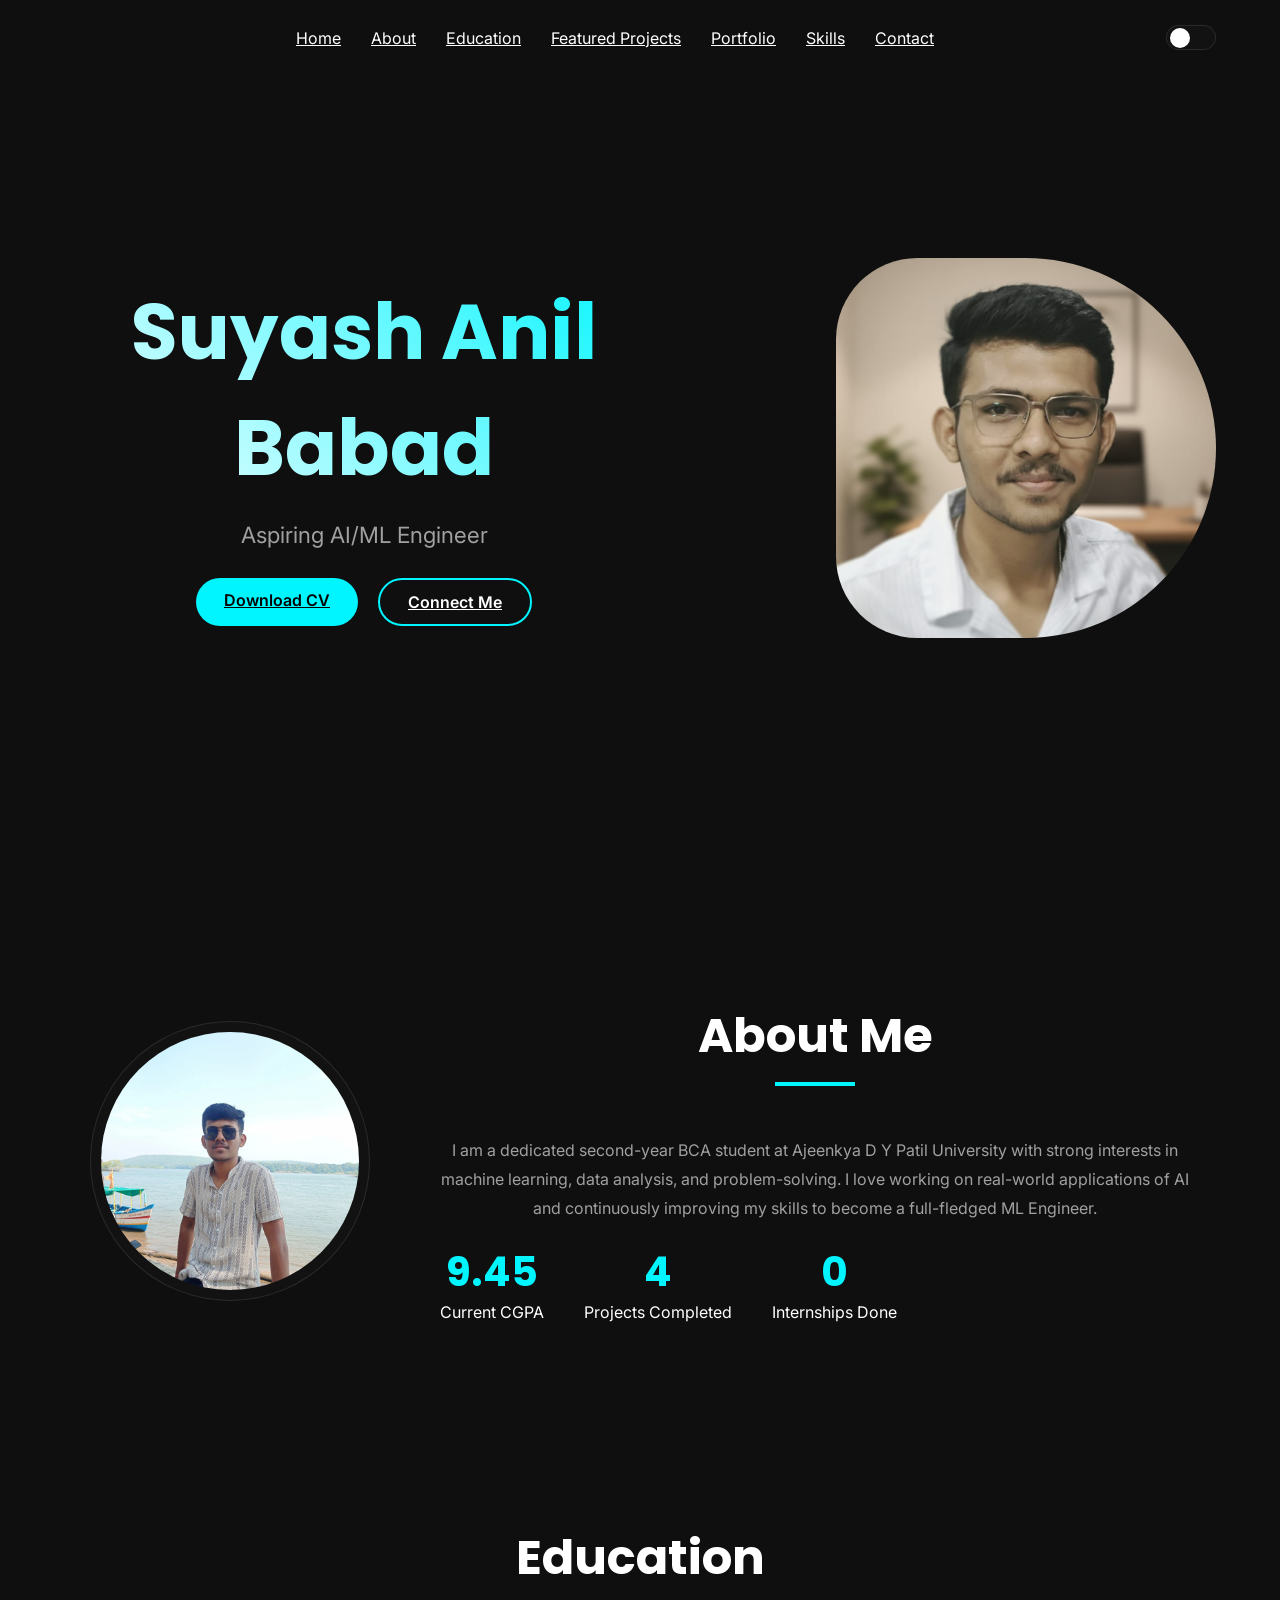
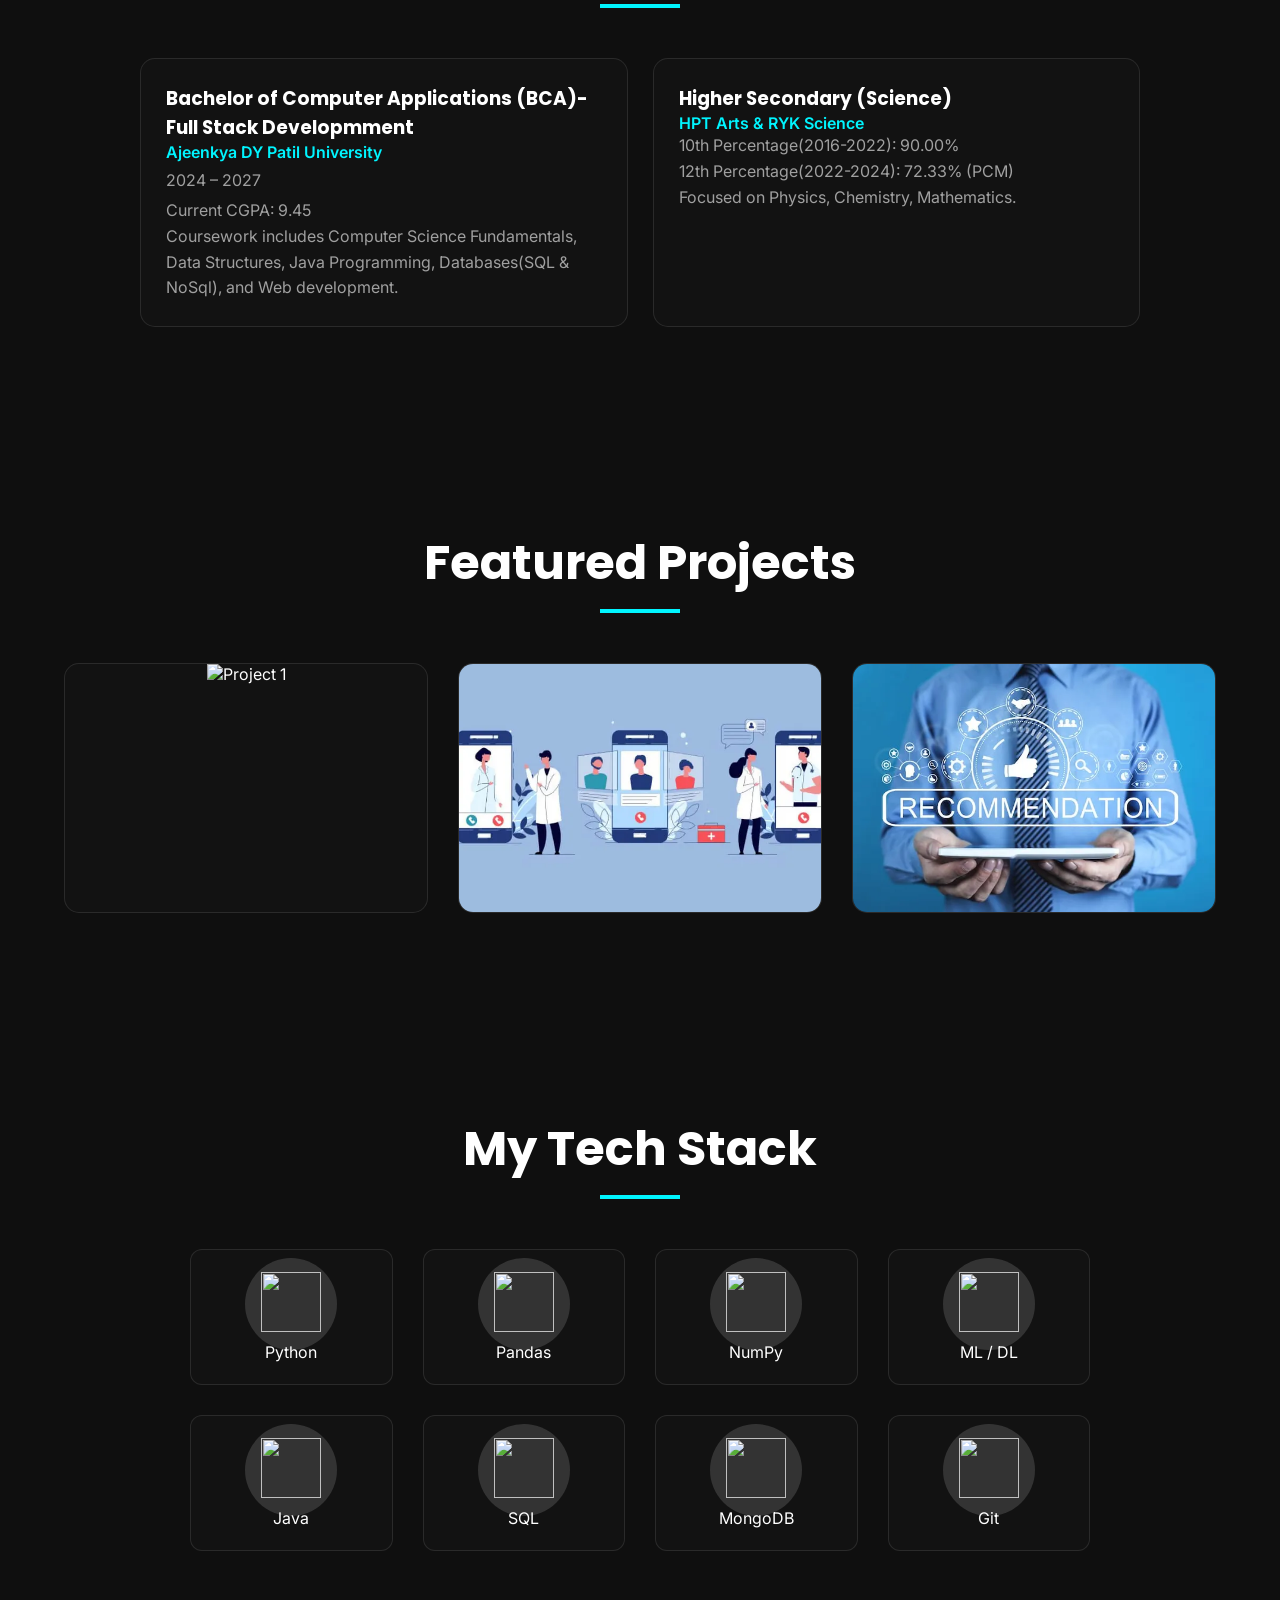
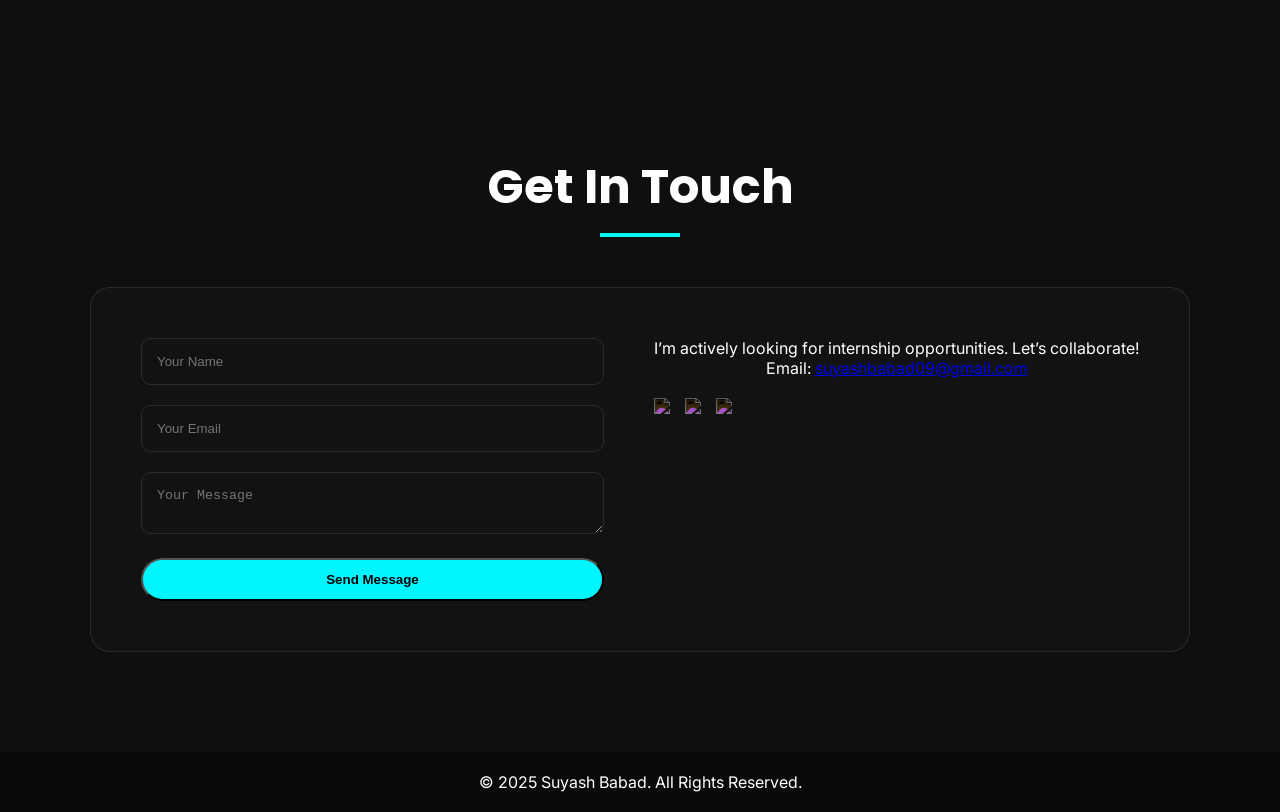
==== commit d5aa5789: "change my-portolio to featured projects and my projects to portfolio" ====
--- a/index.html
+++ b/index.html
@@ -45,8 +45,8 @@
                 <li><a href="#home">Home</a></li>
                 <li><a href="#about">About</a></li>
                 <li><a href="#education">Education</a></li>
-                <li><a href="#portfolio">Portfolio</a></li>
-                <li><a href="projects.html">My Projects</a></li>
+                <li><a href="#portfolio">Featured Projects</a></li>
+                <li><a href="projects.html">Portfolio</a></li>
                 <li><a href="#skills">Skills</a></li>
                 <li><a href="#contact">Contact</a></li>
             </ul>
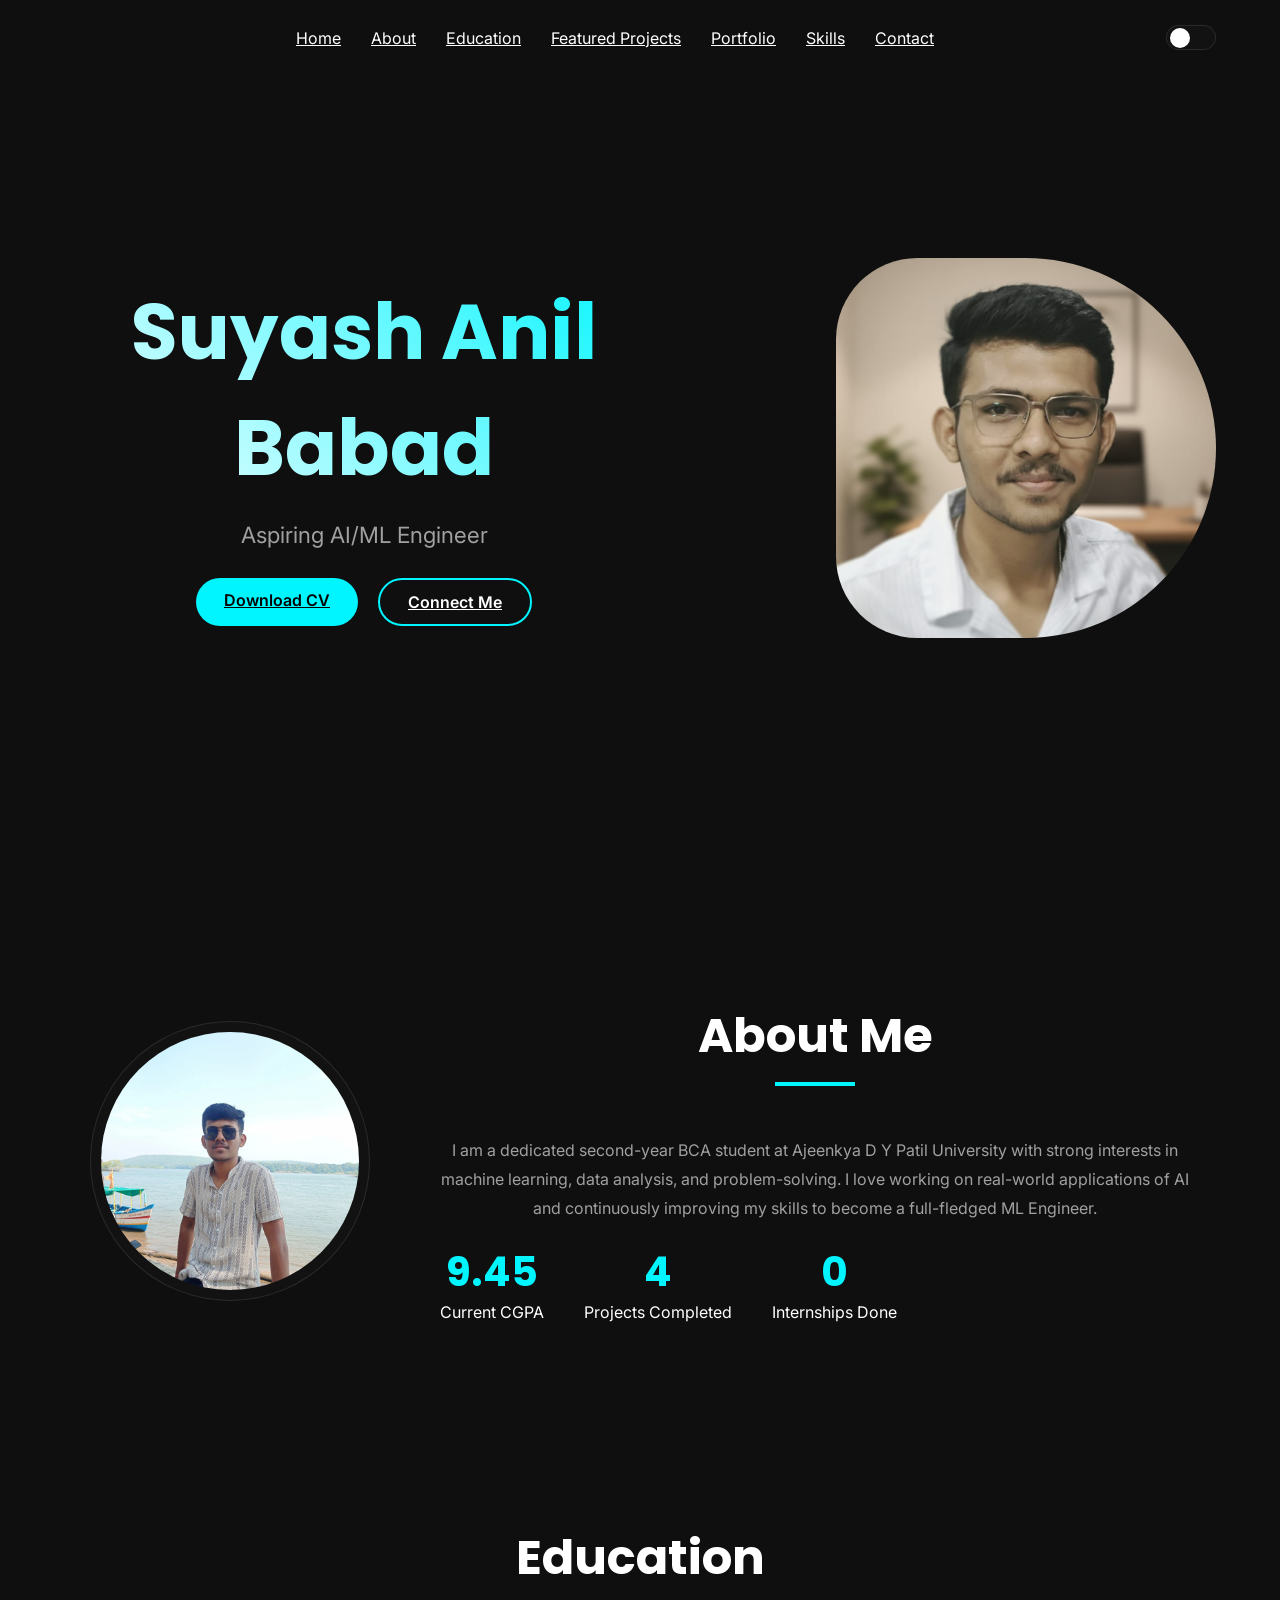
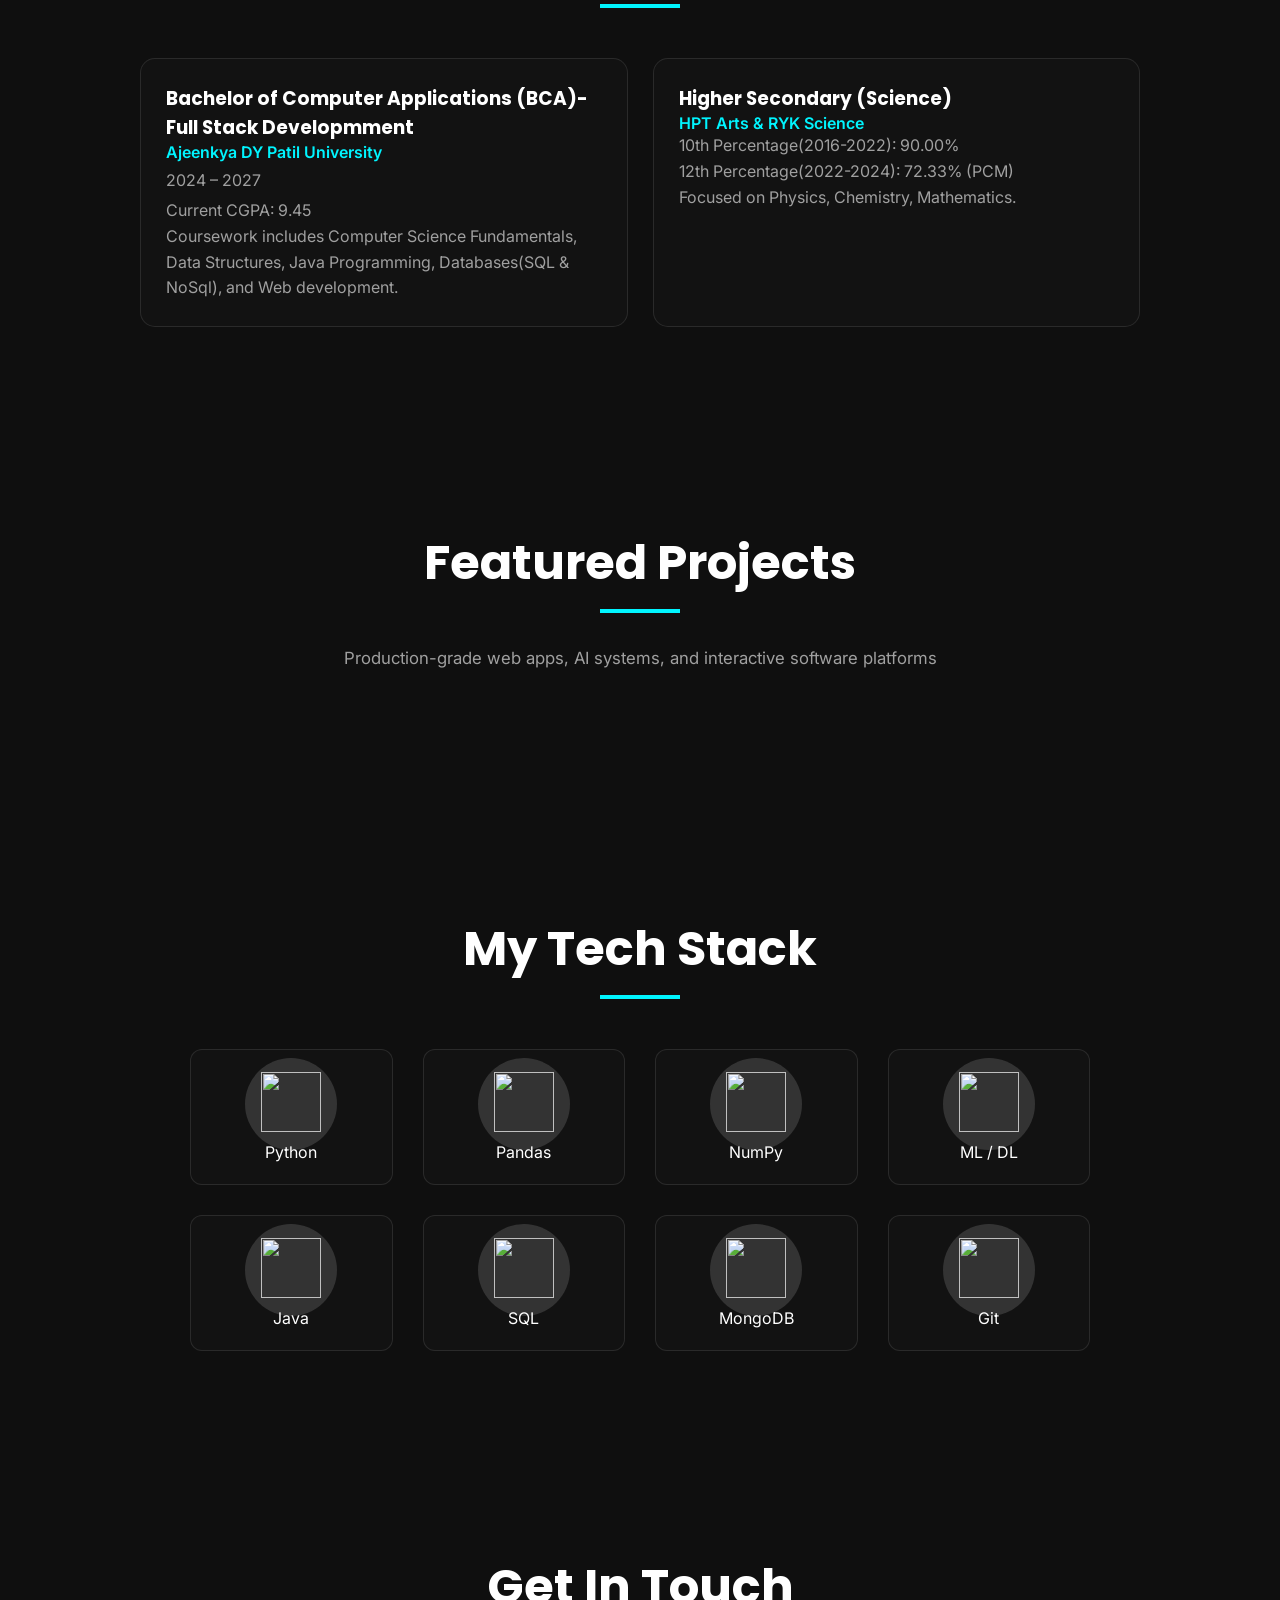
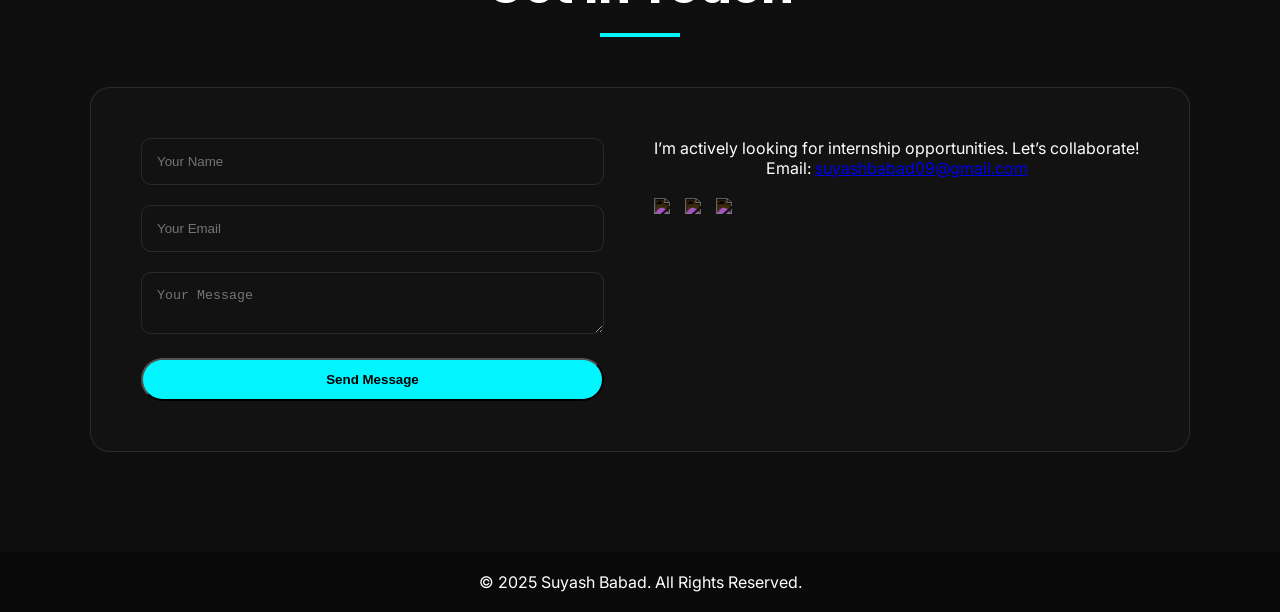
==== commit 8df6628c: "simplied project data storing in separate file & upgrade feature projects info" ====
--- a/index.html
+++ b/index.html
@@ -71,7 +71,7 @@
                     <p class="hero-subtitle">Aspiring AI/ML Engineer</p>
 
                     <div class="hero-buttons">
-                        <a href="Suyash Resume.pdf" download class="btn btn-primary">Download CV</a>
+                        <a href="Suyash Resume.docx" download class="btn btn-primary">Download CV</a>
                         <a href="#contact" class="btn btn-secondary">Connect Me</a>
                     </div>
                 </div>
@@ -160,39 +160,26 @@
 
         <!-- Portfolio Section -->
         <section id="portfolio" class="portfolio-section">
-            <h2 class="section-title">Featured Projects</h2>
-
-            <div class="portfolio-grid">
-
-                <div class="portfolio-card" data-tilt>
-                    <img src="https://images.unsplash.com/photo-1551288049-bebda4e38f71" alt="Project 1" />
-                    <div class="card-overlay">
-                        <h3>Exploratory Data Analysis</h3>
-                        <p>In-depth EDA using Python to uncover insights and trends.</p>
-                        <a href="projects.html?filter=eda" class="btn-view">View Project</a>
-                    </div>
-                </div>
-
-                <div class="portfolio-card" data-tilt>
-                    <img src="healthcare logo.webp" alt="Project 2" />
-                    <div class="card-overlay">
-                        <h3>Sehat Sathi – Rural Healthcare Bot</h3>
-                        <p>AI bot providing accessible healthcare guidance to rural communities.</p>
-                        <a href="https://sehat-sathi-main.netlify.app/" class="btn-view">View Project</a>
-                    </div>
-                </div>
-
-                <div class="portfolio-card" data-tilt>
-                    <img src="concept-recommendation-business-technology-internet_220873-67088.webp" alt="Project 3" />
-                    <div class="card-overlay">
-                        <h3>Skill Metrics – AI Learning Assistant</h3>
-                        <p>Personalized AI-driven learning recommendation platform.</p>
-                        <a href="#" class="btn-view">In development</a>
-                    </div>
-                </div>
-
-            </div>
-        </section>
+            <div class="section-header-wrap">
+                <h2 class="section-title">Featured Projects</h2>
+                <p class="section-desc">Production-grade web apps, AI systems, and interactive software platforms</p>
+            </div>
+
+            <!-- Dynamic Grid populated via projectsData.js -->
+            <div class="portfolio-grid" id="featured-portfolio-grid">
+                <!-- Dynamically rendered -->
+            </div>
+        </section>
+
+        <!-- Featured Project Interactive Detail Modal -->
+        <div id="featured-project-modal" class="featured-modal" role="dialog" aria-modal="true">
+            <div class="featured-modal-content">
+                <button type="button" class="close-featured-modal" id="closeFeaturedModal" aria-label="Close modal">&times;</button>
+                <div id="featured-modal-body">
+                    <!-- Populated dynamically via script.js -->
+                </div>
+            </div>
+        </div>
 
         <!-- Skills -->
         <section id="skills" class="skills-section">
@@ -270,6 +257,7 @@
     <!-- Scripts -->
     <script src="https://cdnjs.cloudflare.com/ajax/libs/gsap/3.11.4/gsap.min.js"></script>
     <script src="https://cdnjs.cloudflare.com/ajax/libs/gsap/3.11.4/ScrollTrigger.min.js"></script>
+    <script src="projectsData.js"></script>
     <script src="script.js"></script>
 
 </body>
--- a/style.css
+++ b/style.css
@@ -773,7 +773,7 @@
 }
 
 .detailed-report.expanded {
-    max-height: 1000px;
+    max-height: none;
     opacity: 1;
     margin-bottom: 30px;
     border-top: 1px solid var(--border-color);
@@ -1199,9 +1199,15 @@
     border: 1px solid var(--border-color);
     width: 90%;
     max-width: 800px;
+    max-height: 85vh;
+    overflow-y: auto;
     border-radius: 20px;
     position: relative;
     text-align: left;
+}
+.modal-content .gallery-img-container {
+    height: auto;
+    max-height: 400px;
 }
 .close-modal {
     color: #aaa;
@@ -1268,3 +1274,829 @@
 .calendar text.wday, .calendar text.month { fill: var(--secondary-text-color) !important; font-size: 10px !important; }
 .calendar .contrib-legend text { fill: var(--secondary-text-color) !important; }
 .calendar .contrib-footer { color: var(--secondary-text-color) !important; display: none; }
+
+/* --------------------------------------------------
+   Card Media & Modern Modal Carousel
+-------------------------------------------------- */
+.card-media-wrapper {
+    position: relative;
+    width: 100%;
+    overflow: hidden;
+}
+
+.card-media-badge {
+    position: absolute;
+    top: 10px;
+    right: 10px;
+    padding: 4px 10px;
+    border-radius: 20px;
+    font-size: 0.75rem;
+    font-weight: 600;
+    backdrop-filter: blur(8px);
+    z-index: 2;
+    box-shadow: 0 4px 12px rgba(0,0,0,0.3);
+}
+
+.card-media-badge.video-badge {
+    background: rgba(255, 68, 68, 0.85);
+    color: #fff;
+    border: 1px solid rgba(255, 255, 255, 0.3);
+}
+
+.card-media-badge.media-count-badge {
+    background: rgba(0, 0, 0, 0.7);
+    color: var(--accent-color);
+    border: 1px solid var(--accent-color);
+}
+
+.modal-carousel {
+    display: flex;
+    flex-direction: column;
+    gap: 15px;
+    margin: 20px 0;
+    width: 100%;
+}
+
+.carousel-slides-wrapper {
+    position: relative;
+    width: 100%;
+    min-height: 260px;
+    max-height: 480px;
+    background: rgba(0, 0, 0, 0.4);
+    border-radius: 14px;
+    border: 1px solid var(--border-color);
+    overflow: hidden;
+    display: flex;
+    align-items: center;
+    justify-content: center;
+}
+
+.carousel-slide {
+    display: none;
+    width: 100%;
+    height: 100%;
+    align-items: center;
+    justify-content: center;
+}
+
+.carousel-slide.active {
+    display: flex;
+    animation: fadeIn 0.3s ease;
+}
+
+.carousel-slide img {
+    max-width: 100%;
+    max-height: 480px;
+    width: auto;
+    height: auto;
+    object-fit: contain;
+    border-radius: 12px;
+}
+
+.carousel-slide video {
+    width: 100%;
+    max-height: 480px;
+    object-fit: contain;
+    border-radius: 12px;
+    background: #000;
+}
+
+.carousel-nav-bar {
+    display: flex;
+    align-items: center;
+    justify-content: center;
+    gap: 15px;
+    padding: 6px 12px;
+}
+
+.carousel-arrow {
+    background: var(--glass-bg);
+    border: 1px solid var(--border-color);
+    color: var(--primary-text-color);
+    width: 36px;
+    height: 36px;
+    border-radius: 50%;
+    display: flex;
+    align-items: center;
+    justify-content: center;
+    cursor: pointer;
+    font-size: 1rem;
+    transition: 0.25s ease;
+}
+
+.carousel-arrow:hover {
+    background: var(--accent-color);
+    color: #000;
+    border-color: var(--accent-color);
+    transform: scale(1.08);
+}
+
+.carousel-dots {
+    display: flex;
+    gap: 8px;
+    align-items: center;
+}
+
+.carousel-dot {
+    width: 10px;
+    height: 10px;
+    border-radius: 50%;
+    background: rgba(255, 255, 255, 0.25);
+    border: none;
+    cursor: pointer;
+    transition: 0.25s ease;
+    padding: 0;
+}
+
+.carousel-dot.active {
+    background: var(--accent-color);
+    transform: scale(1.3);
+    box-shadow: 0 0 8px var(--accent-color);
+}
+
+.carousel-counter {
+    font-size: 0.85rem;
+    color: var(--secondary-text-color);
+    font-weight: 500;
+    margin-left: 8px;
+}
+
+.carousel-thumbnails {
+    display: flex;
+    gap: 10px;
+    overflow-x: auto;
+    padding-bottom: 8px;
+    margin-top: 5px;
+    scroll-behavior: smooth;
+}
+
+.carousel-thumbnails::-webkit-scrollbar {
+    height: 6px;
+}
+
+.carousel-thumbnails::-webkit-scrollbar-thumb {
+    background: var(--accent-color);
+    border-radius: 3px;
+}
+
+.thumb-item {
+    position: relative;
+    flex: 0 0 80px;
+    height: 55px;
+    border-radius: 8px;
+    overflow: hidden;
+    cursor: pointer;
+    border: 2px solid transparent;
+    opacity: 0.6;
+    transition: 0.25s;
+    background: rgba(0,0,0,0.3);
+}
+
+.thumb-item.active {
+    border-color: var(--accent-color);
+    opacity: 1;
+    transform: translateY(-2px);
+    box-shadow: 0 0 10px rgba(0, 245, 255, 0.4);
+}
+
+.thumb-item:hover {
+    opacity: 0.9;
+}
+
+.thumb-item img, .thumb-item video {
+    width: 100%;
+    height: 100%;
+    object-fit: cover;
+    pointer-events: none;
+}
+
+.thumb-video-badge {
+    position: absolute;
+    bottom: 2px;
+    left: 2px;
+    background: rgba(0, 0, 0, 0.75);
+    color: #fff;
+    font-size: 0.6rem;
+    padding: 1px 4px;
+    border-radius: 4px;
+    pointer-events: none;
+}
+
+/* --------------------------------------------------
+   Featured Projects (Interactive Cards & Premium Modal)
+-------------------------------------------------- */
+.section-header-wrap {
+    text-align: center;
+    margin-bottom: 45px;
+}
+
+.section-desc {
+    color: var(--secondary-text-color);
+    font-size: 1.05rem;
+    margin-top: -15px;
+}
+
+.featured-project-card {
+    background: var(--glass-bg);
+    border: 1px solid var(--border-color);
+    border-radius: 18px;
+    overflow: hidden;
+    display: flex;
+    flex-direction: column;
+    cursor: pointer;
+    transition: transform 0.35s ease, border-color 0.35s ease, box-shadow 0.35s ease;
+    position: relative;
+    text-align: left;
+}
+
+.featured-project-card:hover {
+    border-color: var(--accent-color);
+    box-shadow: 0 12px 35px rgba(0, 245, 255, 0.18);
+}
+
+.feat-card-media-box {
+    position: relative;
+    width: 100%;
+    height: 220px;
+    background: rgba(0, 0, 0, 0.5);
+    overflow: hidden;
+}
+
+.feat-card-media-box img,
+.feat-card-media-box video {
+    width: 100%;
+    height: 100%;
+    object-fit: cover;
+    transition: transform 0.5s ease;
+}
+
+.featured-project-card:hover .feat-card-media-box img,
+.featured-project-card:hover .feat-card-media-box video {
+    transform: scale(1.06);
+}
+
+.feat-badge-pill {
+    position: absolute;
+    top: 14px;
+    left: 14px;
+    background: rgba(0, 245, 255, 0.2);
+    color: var(--accent-color);
+    border: 1px solid var(--accent-color);
+    padding: 5px 12px;
+    border-radius: 20px;
+    font-size: 0.75rem;
+    font-weight: 700;
+    backdrop-filter: blur(8px);
+    letter-spacing: 0.5px;
+    text-transform: uppercase;
+}
+
+.feat-media-count {
+    position: absolute;
+    bottom: 12px;
+    right: 12px;
+    background: rgba(0, 0, 0, 0.75);
+    color: #fff;
+    border: 1px solid rgba(255, 255, 255, 0.2);
+    padding: 3px 9px;
+    border-radius: 12px;
+    font-size: 0.75rem;
+    backdrop-filter: blur(6px);
+}
+
+.feat-card-content {
+    padding: 24px;
+    display: flex;
+    flex-direction: column;
+    flex-grow: 1;
+}
+
+.feat-card-category {
+    font-size: 0.8rem;
+    font-weight: 600;
+    color: var(--accent-color);
+    text-transform: uppercase;
+    letter-spacing: 1px;
+    margin-bottom: 6px;
+}
+
+.feat-card-title {
+    font-size: 1.25rem;
+    font-weight: 700;
+    color: var(--primary-text-color);
+    margin-bottom: 10px;
+    line-height: 1.35;
+}
+
+.feat-card-desc {
+    font-size: 0.9rem;
+    color: var(--secondary-text-color);
+    line-height: 1.55;
+    margin-bottom: 16px;
+    flex-grow: 1;
+}
+
+.feat-card-tags {
+    display: flex;
+    gap: 8px;
+    flex-wrap: wrap;
+    margin-bottom: 18px;
+}
+
+.feat-card-tag {
+    font-size: 0.75rem;
+    background: rgba(255, 255, 255, 0.05);
+    border: 1px solid var(--border-color);
+    color: var(--secondary-text-color);
+    padding: 4px 10px;
+    border-radius: 15px;
+}
+
+.feat-card-footer {
+    border-top: 1px solid var(--border-color);
+    padding-top: 14px;
+    display: flex;
+    justify-content: flex-end;
+}
+
+.btn-feat-view {
+    background: transparent;
+    border: none;
+    color: var(--accent-color);
+    font-weight: 600;
+    font-size: 0.9rem;
+    cursor: pointer;
+    display: inline-flex;
+    align-items: center;
+    gap: 6px;
+    transition: 0.3s;
+    font-family: var(--font-body);
+}
+
+.btn-feat-view:hover {
+    gap: 10px;
+    color: #fff;
+}
+
+/* Featured Modal (Software & Product View) */
+.featured-modal {
+    display: none;
+    position: fixed;
+    z-index: 2500;
+    left: 0;
+    top: 0;
+    width: 100%;
+    height: 100%;
+    overflow: auto;
+    background-color: rgba(0, 0, 0, 0.85);
+    backdrop-filter: blur(10px);
+}
+
+.featured-modal-content {
+    background-color: var(--background-color);
+    margin: 3.5% auto 6%;
+    padding: 45px;
+    border: 1px solid var(--border-color);
+    width: 92%;
+    max-width: 960px;
+    max-height: 90vh;
+    overflow-y: auto;
+    border-radius: 24px;
+    position: relative;
+    text-align: left;
+    box-shadow: 0 25px 60px rgba(0, 0, 0, 0.6);
+}
+
+.close-featured-modal {
+    color: var(--secondary-text-color);
+    background: rgba(255, 255, 255, 0.08);
+    border: 1px solid var(--border-color);
+    width: 40px;
+    height: 40px;
+    border-radius: 50%;
+    font-size: 24px;
+    cursor: pointer;
+    position: absolute;
+    top: 25px;
+    right: 25px;
+    display: flex;
+    align-items: center;
+    justify-content: center;
+    transition: 0.3s;
+    z-index: 10;
+}
+
+.close-featured-modal:hover {
+    color: #000;
+    background: var(--accent-color);
+    border-color: var(--accent-color);
+    transform: rotate(90deg);
+}
+
+/* Modal Inner Structure */
+.feat-modal-header {
+    margin-bottom: 25px;
+    padding-right: 50px;
+}
+
+.feat-modal-kicker {
+    display: flex;
+    align-items: center;
+    gap: 12px;
+    margin-bottom: 8px;
+    flex-wrap: wrap;
+}
+
+.kicker-type {
+    font-size: 0.85rem;
+    font-weight: 700;
+    color: var(--accent-color);
+    text-transform: uppercase;
+    letter-spacing: 1px;
+}
+
+.kicker-status {
+    font-size: 0.75rem;
+    font-weight: 600;
+    padding: 3px 10px;
+    border-radius: 20px;
+    background: rgba(0, 245, 255, 0.15);
+    color: var(--accent-color);
+    border: 1px solid var(--accent-color);
+}
+
+.feat-modal-title {
+    font-size: 2rem;
+    font-weight: 700;
+    color: var(--primary-text-color);
+    margin-bottom: 8px;
+    line-height: 1.25;
+}
+
+.feat-modal-subtitle {
+    font-size: 1.05rem;
+    color: var(--secondary-text-color);
+    margin-bottom: 20px;
+    line-height: 1.5;
+}
+
+.feat-header-actions {
+    display: flex;
+    gap: 14px;
+    flex-wrap: wrap;
+}
+
+.feat-btn-action {
+    display: inline-flex;
+    align-items: center;
+    gap: 8px;
+    padding: 10px 22px;
+    font-size: 0.95rem;
+}
+
+.feat-btn-action.disabled {
+    opacity: 0.6;
+    cursor: not-allowed;
+}
+
+/* Featured Modal Carousel */
+.feat-carousel-container {
+    margin: 28px 0;
+    display: flex;
+    flex-direction: column;
+    gap: 12px;
+}
+
+.feat-slides-stage {
+    position: relative;
+    width: 100%;
+    min-height: 300px;
+    max-height: 480px;
+    background: #000;
+    border-radius: 16px;
+    border: 1px solid var(--border-color);
+    overflow: hidden;
+    display: flex;
+    align-items: center;
+    justify-content: center;
+}
+
+.feat-carousel-slide {
+    display: none;
+    width: 100%;
+    height: 100%;
+    position: relative;
+    align-items: center;
+    justify-content: center;
+}
+
+.feat-carousel-slide.active {
+    display: flex;
+    animation: fadeIn 0.35s ease;
+}
+
+.feat-carousel-slide img {
+    max-width: 100%;
+    max-height: 480px;
+    width: auto;
+    height: auto;
+    object-fit: contain;
+}
+
+.feat-carousel-slide video {
+    width: 100%;
+    max-height: 480px;
+    object-fit: contain;
+    background: #000;
+}
+
+.feat-slide-caption {
+    position: absolute;
+    bottom: 0;
+    left: 0;
+    right: 0;
+    background: linear-gradient(to top, rgba(0,0,0,0.85), transparent);
+    color: #fff;
+    padding: 18px 20px 10px;
+    font-size: 0.88rem;
+    text-align: center;
+}
+
+.feat-carousel-nav {
+    display: flex;
+    align-items: center;
+    justify-content: center;
+    gap: 16px;
+    padding: 6px;
+}
+
+.feat-nav-btn {
+    background: var(--glass-bg);
+    border: 1px solid var(--border-color);
+    color: var(--primary-text-color);
+    width: 36px;
+    height: 36px;
+    border-radius: 50%;
+    display: flex;
+    align-items: center;
+    justify-content: center;
+    cursor: pointer;
+    font-size: 0.95rem;
+    transition: 0.25s;
+}
+
+.feat-nav-btn:hover {
+    background: var(--accent-color);
+    color: #000;
+    border-color: var(--accent-color);
+    transform: scale(1.1);
+}
+
+.feat-dots-wrap {
+    display: flex;
+    gap: 8px;
+    align-items: center;
+}
+
+.feat-dot {
+    width: 10px;
+    height: 10px;
+    border-radius: 50%;
+    background: rgba(255, 255, 255, 0.25);
+    border: none;
+    cursor: pointer;
+    transition: 0.25s;
+    padding: 0;
+}
+
+.feat-dot.active {
+    background: var(--accent-color);
+    transform: scale(1.3);
+    box-shadow: 0 0 10px var(--accent-color);
+}
+
+.feat-counter {
+    font-size: 0.85rem;
+    color: var(--secondary-text-color);
+    font-weight: 600;
+    margin-left: 6px;
+}
+
+.feat-thumb-strip {
+    display: flex;
+    gap: 12px;
+    overflow-x: auto;
+    padding: 6px 2px 10px;
+    scroll-behavior: smooth;
+}
+
+.feat-thumb-strip::-webkit-scrollbar {
+    height: 6px;
+}
+
+.feat-thumb-strip::-webkit-scrollbar-thumb {
+    background: var(--accent-color);
+    border-radius: 3px;
+}
+
+.feat-thumb {
+    position: relative;
+    flex: 0 0 90px;
+    height: 60px;
+    border-radius: 10px;
+    overflow: hidden;
+    cursor: pointer;
+    border: 2px solid transparent;
+    opacity: 0.6;
+    transition: 0.25s;
+    background: rgba(0, 0, 0, 0.4);
+}
+
+.feat-thumb.active {
+    border-color: var(--accent-color);
+    opacity: 1;
+    transform: translateY(-2px);
+    box-shadow: 0 0 12px rgba(0, 245, 255, 0.4);
+}
+
+.feat-thumb:hover {
+    opacity: 0.9;
+}
+
+.feat-thumb img,
+.feat-thumb video {
+    width: 100%;
+    height: 100%;
+    object-fit: cover;
+    pointer-events: none;
+}
+
+.thumb-vid-tag {
+    position: absolute;
+    bottom: 2px;
+    left: 2px;
+    background: rgba(0, 0, 0, 0.8);
+    color: #fff;
+    font-size: 0.58rem;
+    padding: 1px 4px;
+    border-radius: 4px;
+    pointer-events: none;
+}
+
+/* Impact Metrics Grid */
+.feat-stats-container {
+    display: grid;
+    grid-template-columns: repeat(auto-fit, minmax(180px, 1fr));
+    gap: 16px;
+    margin: 25px 0;
+}
+
+.feat-stat-pill {
+    background: rgba(255, 255, 255, 0.04);
+    border: 1px solid var(--border-color);
+    border-radius: 14px;
+    padding: 16px;
+    display: flex;
+    flex-direction: column;
+    gap: 4px;
+    transition: 0.3s;
+}
+
+.feat-stat-pill:hover {
+    border-color: var(--accent-color);
+    transform: translateY(-3px);
+}
+
+.stat-pill-val {
+    font-size: 1.4rem;
+    font-weight: 700;
+    color: var(--accent-color);
+}
+
+.stat-pill-lbl {
+    font-size: 0.82rem;
+    color: var(--secondary-text-color);
+    text-transform: uppercase;
+    letter-spacing: 0.5px;
+}
+
+/* Detail Sections */
+.feat-detail-section {
+    margin: 28px 0;
+}
+
+.feat-detail-section h4 {
+    font-size: 1.15rem;
+    font-weight: 700;
+    color: var(--primary-text-color);
+    margin-bottom: 12px;
+    border-left: 3px solid var(--accent-color);
+    padding-left: 10px;
+}
+
+.feat-overview-text {
+    font-size: 1rem;
+    line-height: 1.7;
+    color: var(--secondary-text-color);
+}
+
+.feat-highlights-list {
+    list-style: none;
+    padding: 0;
+    margin: 0;
+    display: flex;
+    flex-direction: column;
+    gap: 10px;
+}
+
+.feat-highlight-item {
+    font-size: 0.95rem;
+    line-height: 1.6;
+    color: var(--secondary-text-color);
+    position: relative;
+    padding-left: 24px;
+}
+
+.feat-highlight-item::before {
+    content: "✦";
+    position: absolute;
+    left: 0;
+    color: var(--accent-color);
+    font-size: 0.95rem;
+}
+
+.feat-tech-box {
+    background: rgba(0, 0, 0, 0.2);
+    border: 1px solid var(--border-color);
+    border-radius: 12px;
+    padding: 18px 22px;
+    display: flex;
+    flex-direction: column;
+    gap: 12px;
+}
+
+.feat-tech-row {
+    display: flex;
+    flex-wrap: wrap;
+    gap: 8px;
+    font-size: 0.92rem;
+    line-height: 1.5;
+}
+
+.feat-tech-cat {
+    font-weight: 700;
+    color: var(--primary-text-color);
+    min-width: 140px;
+}
+
+.feat-tech-val {
+    color: var(--secondary-text-color);
+    flex: 1;
+}
+
+.feat-tags-section {
+    margin-top: 25px;
+}
+
+.feat-tags-section h4 {
+    font-size: 1.05rem;
+    font-weight: 700;
+    color: var(--primary-text-color);
+    margin-bottom: 12px;
+}
+
+.feat-tags-list {
+    display: flex;
+    gap: 8px;
+    flex-wrap: wrap;
+}
+
+.feat-tag-bubble {
+    font-size: 0.8rem;
+    background: rgba(0, 245, 255, 0.08);
+    color: var(--accent-color);
+    border: 1px solid rgba(0, 245, 255, 0.25);
+    padding: 5px 12px;
+    border-radius: 20px;
+    font-weight: 500;
+}
+
+@media (max-width: 768px) {
+    .featured-modal-content {
+        padding: 30px 20px;
+        margin: 10% auto;
+        width: 95%;
+    }
+    .feat-modal-title {
+        font-size: 1.5rem;
+    }
+    .feat-slides-stage {
+        min-height: 220px;
+        max-height: 320px;
+    }
+    .feat-tech-cat {
+        min-width: 100%;
+    }
+}
+
+
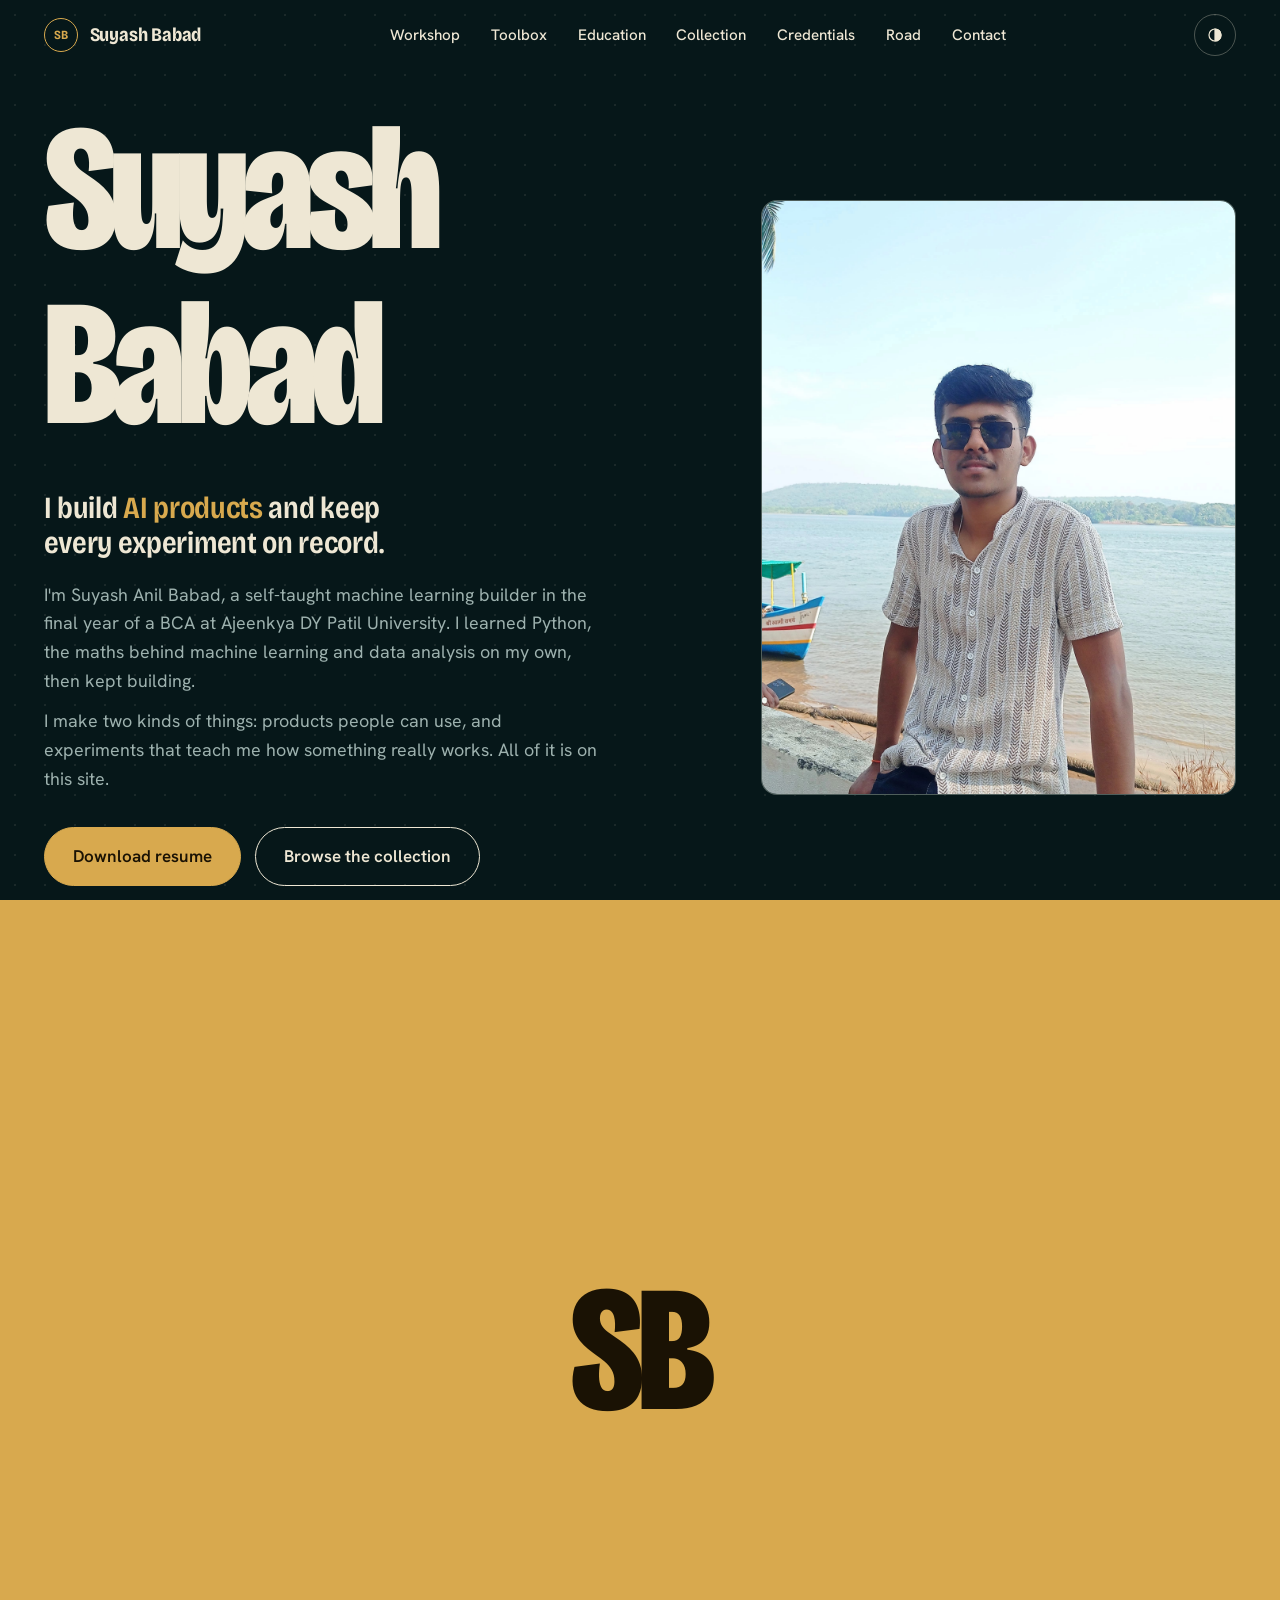
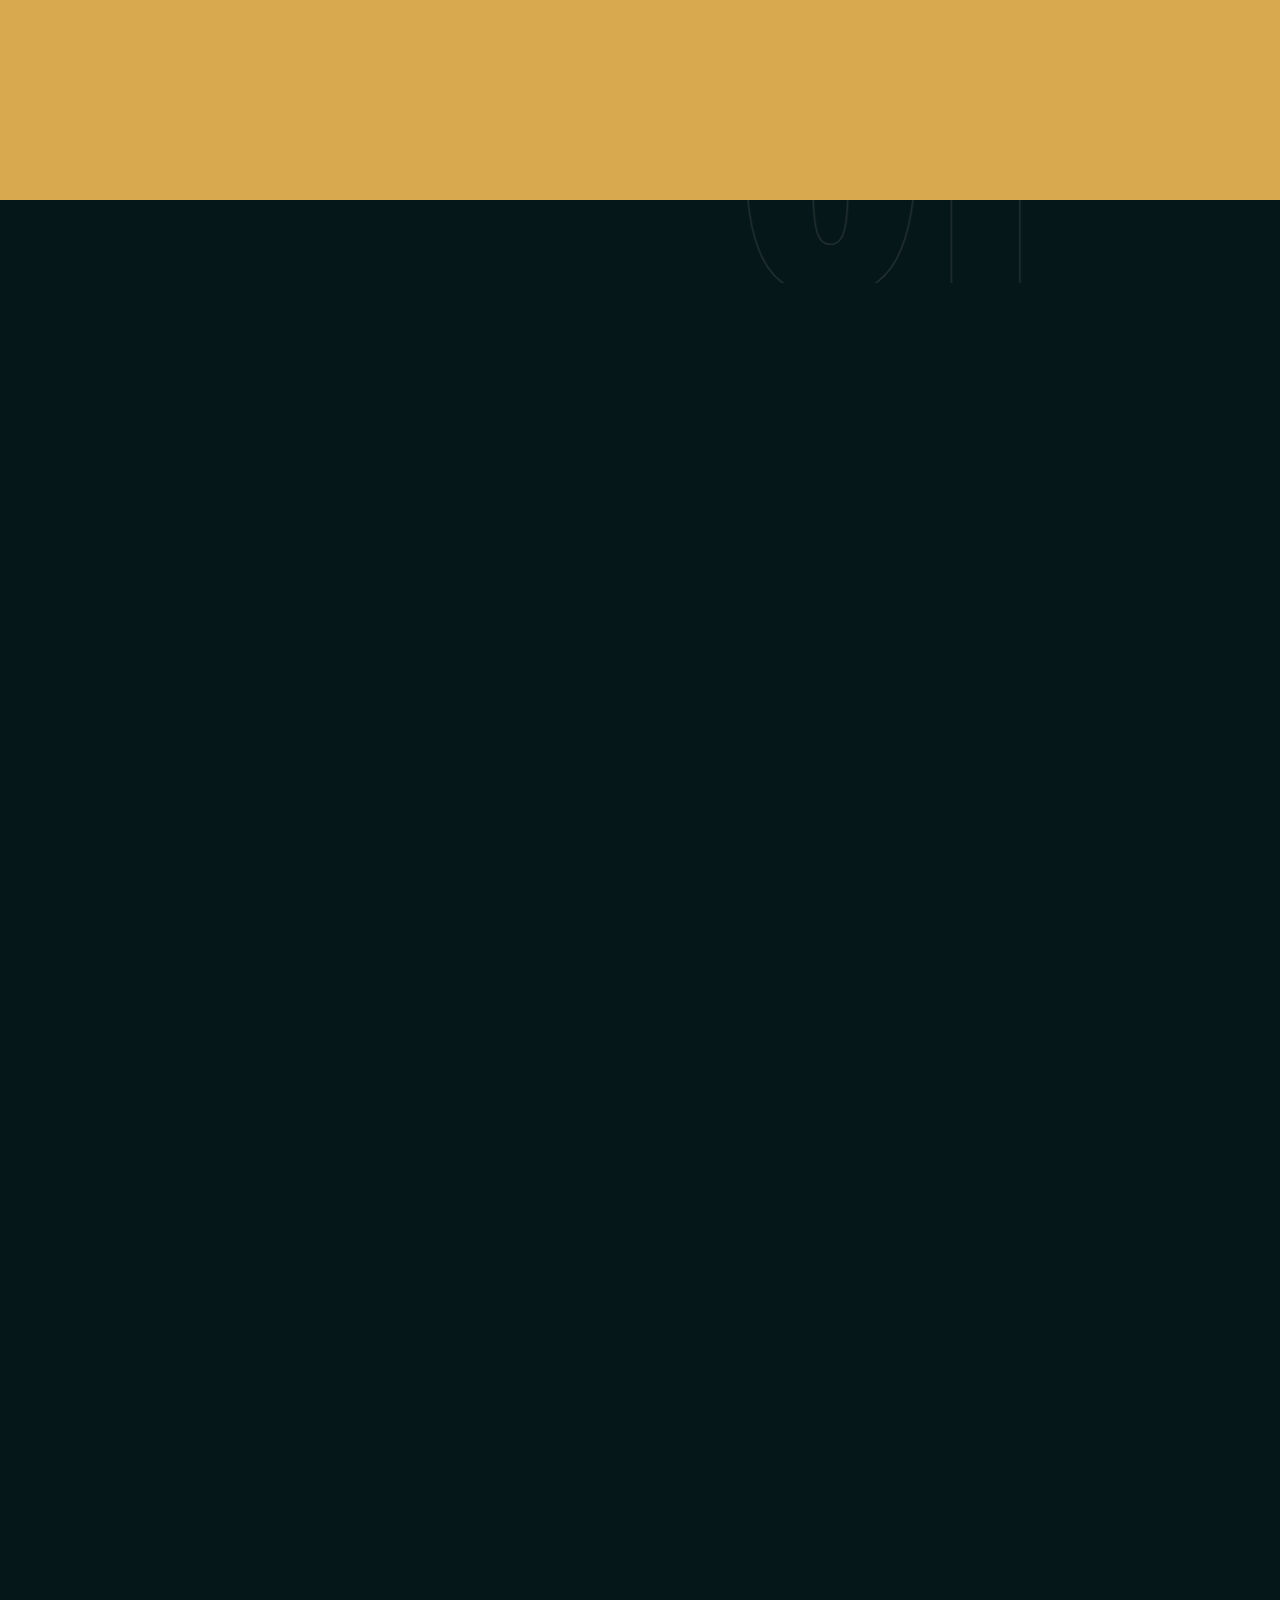
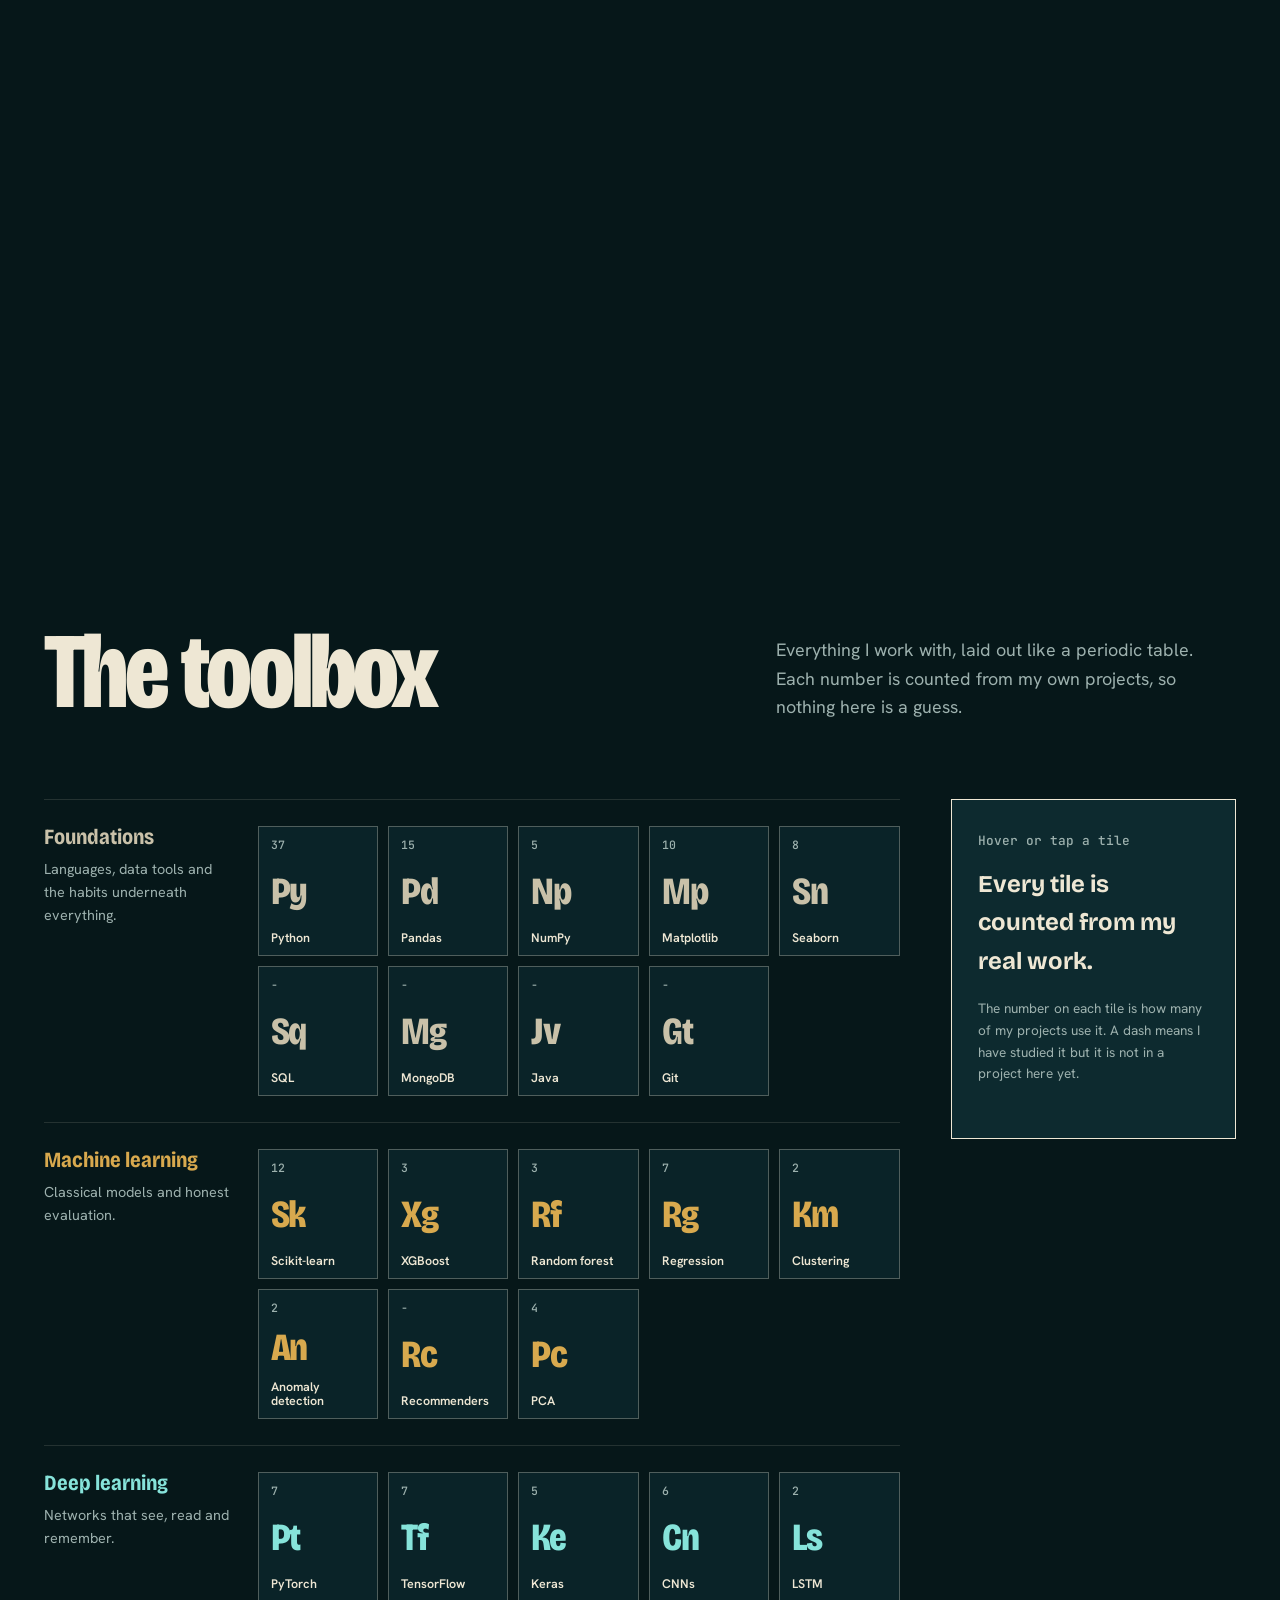
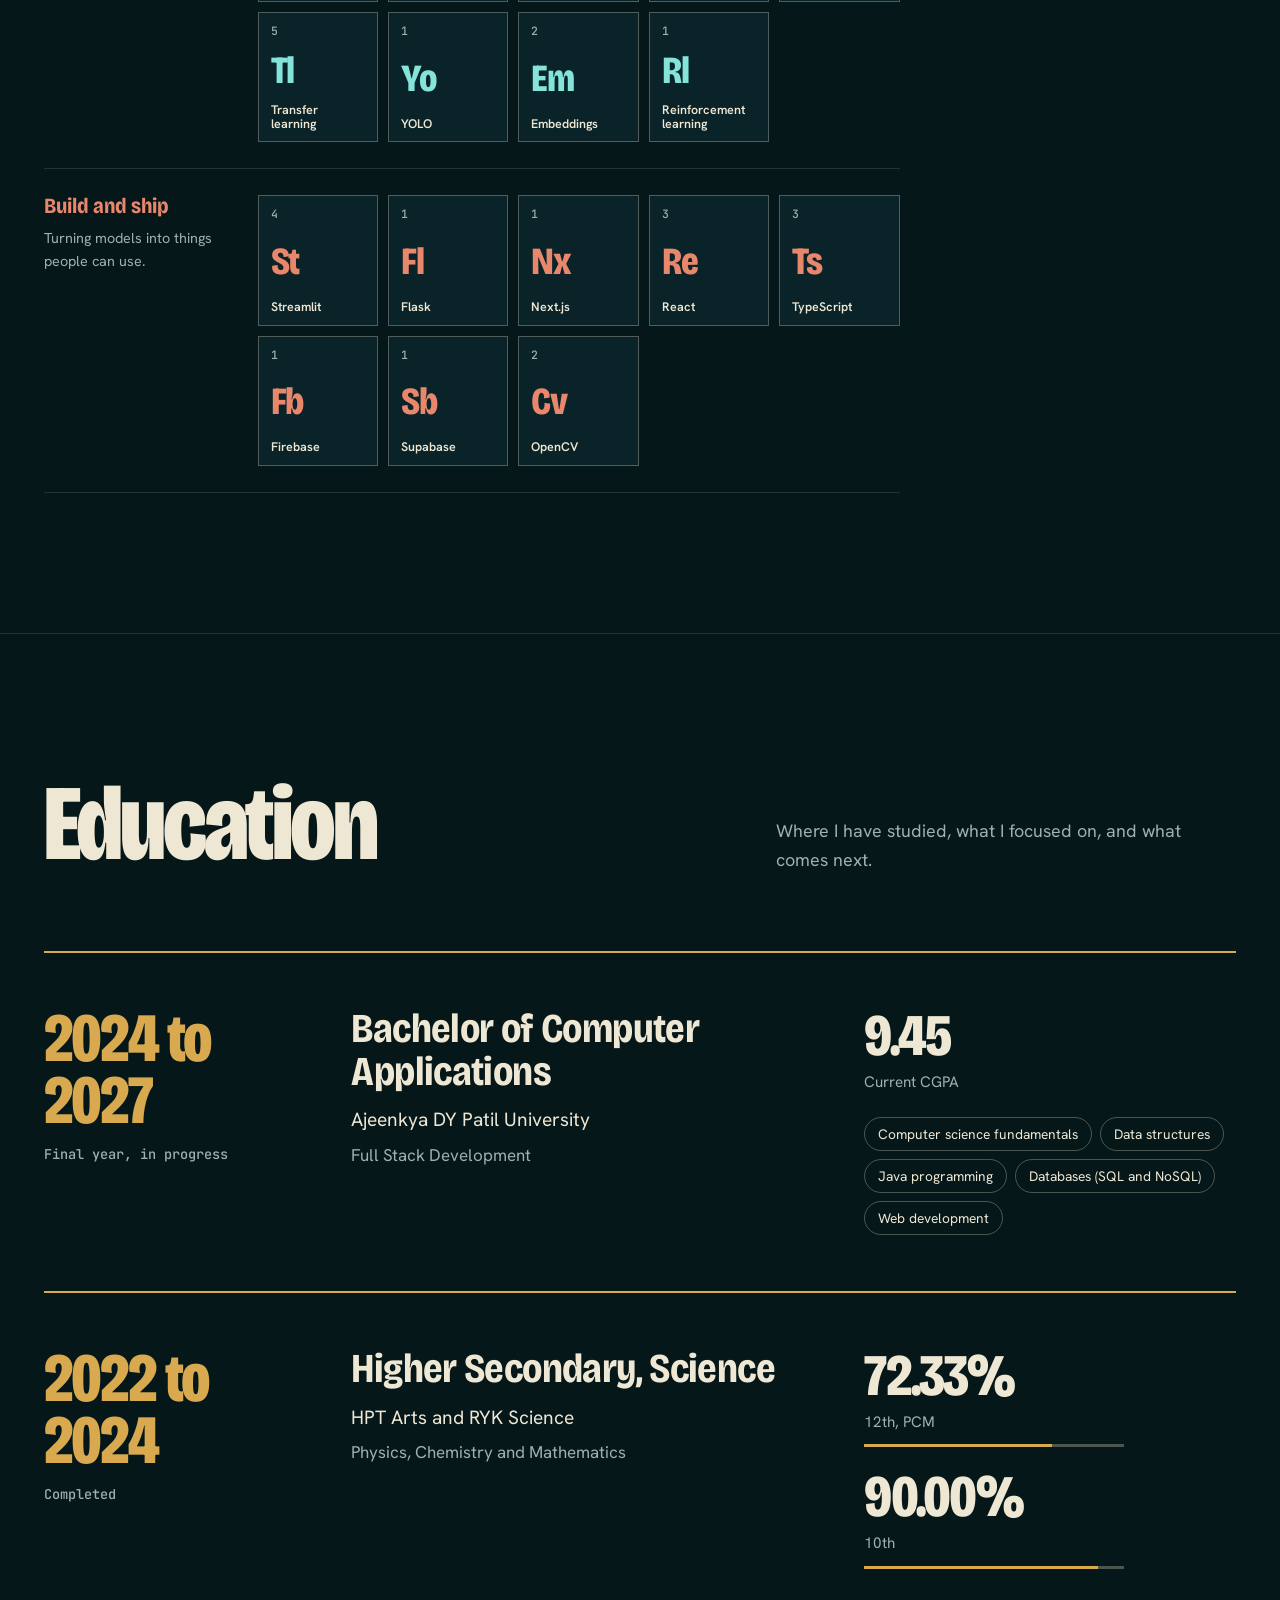
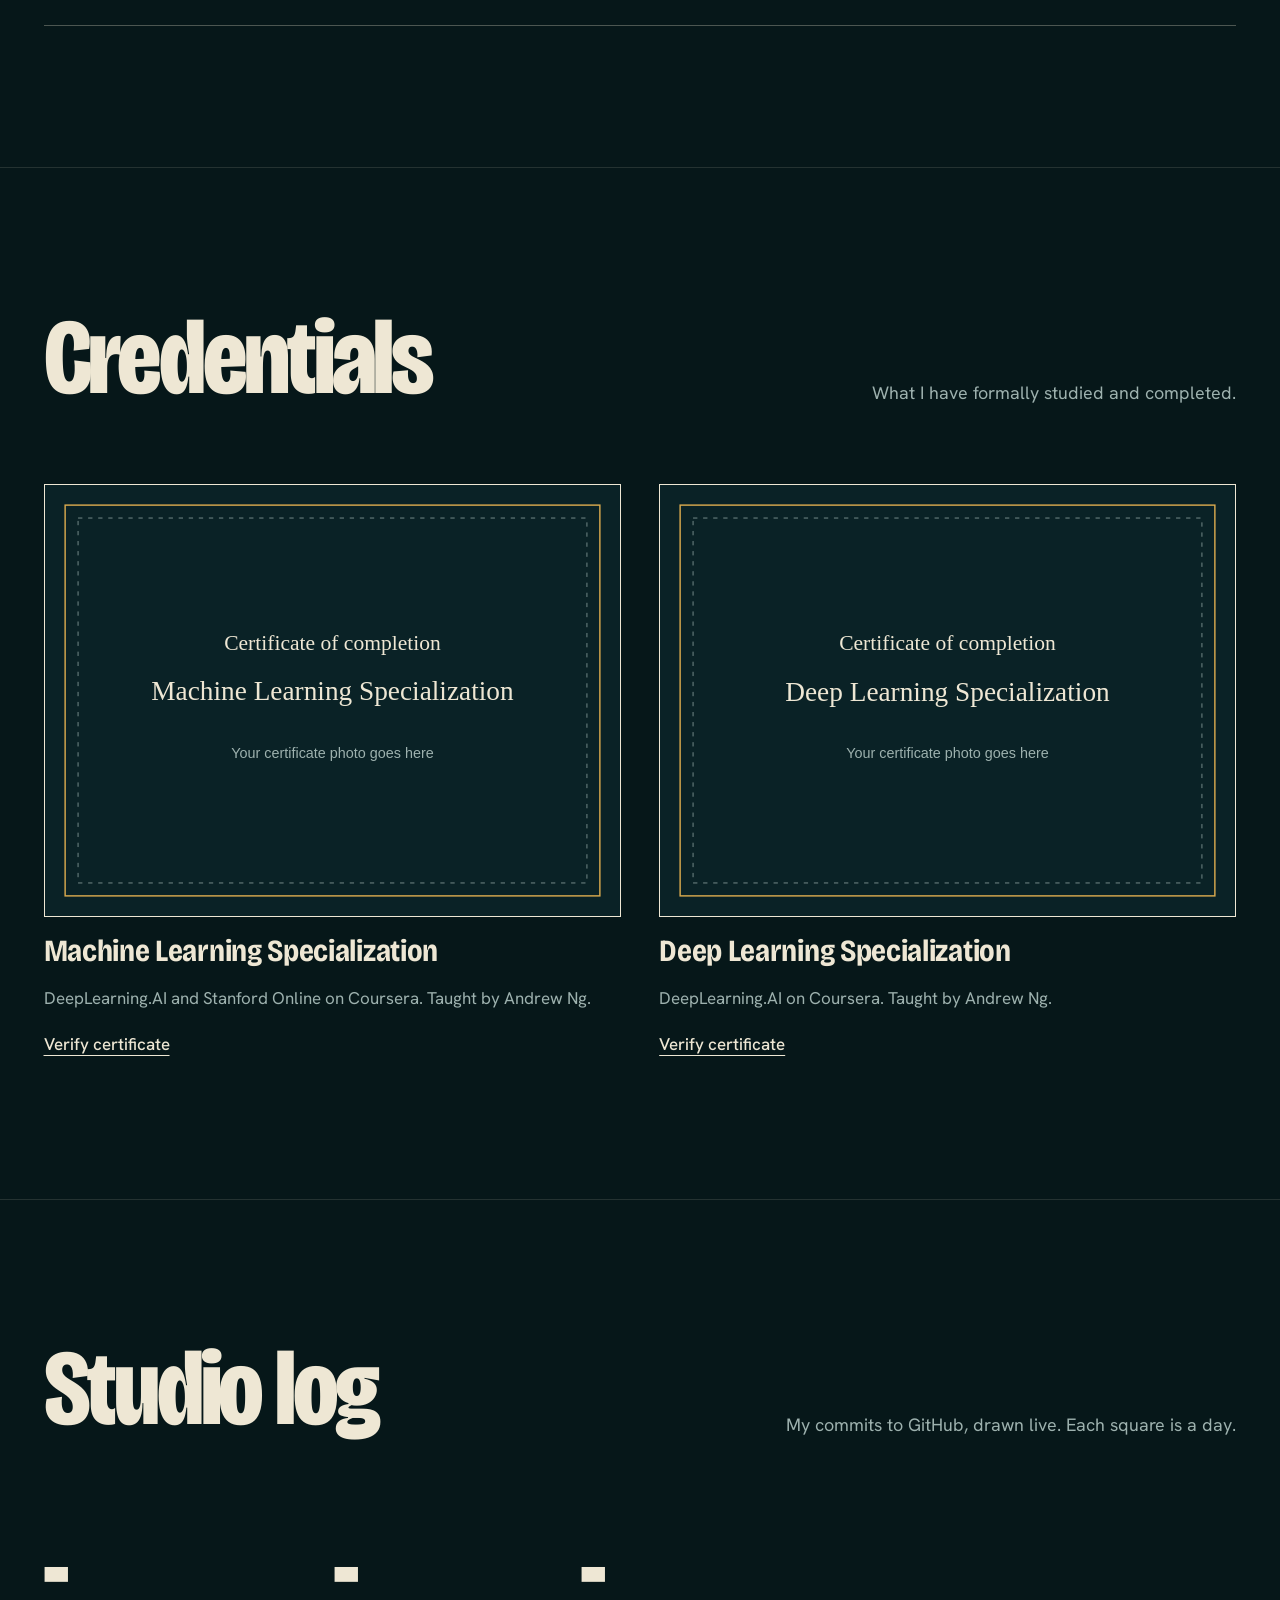
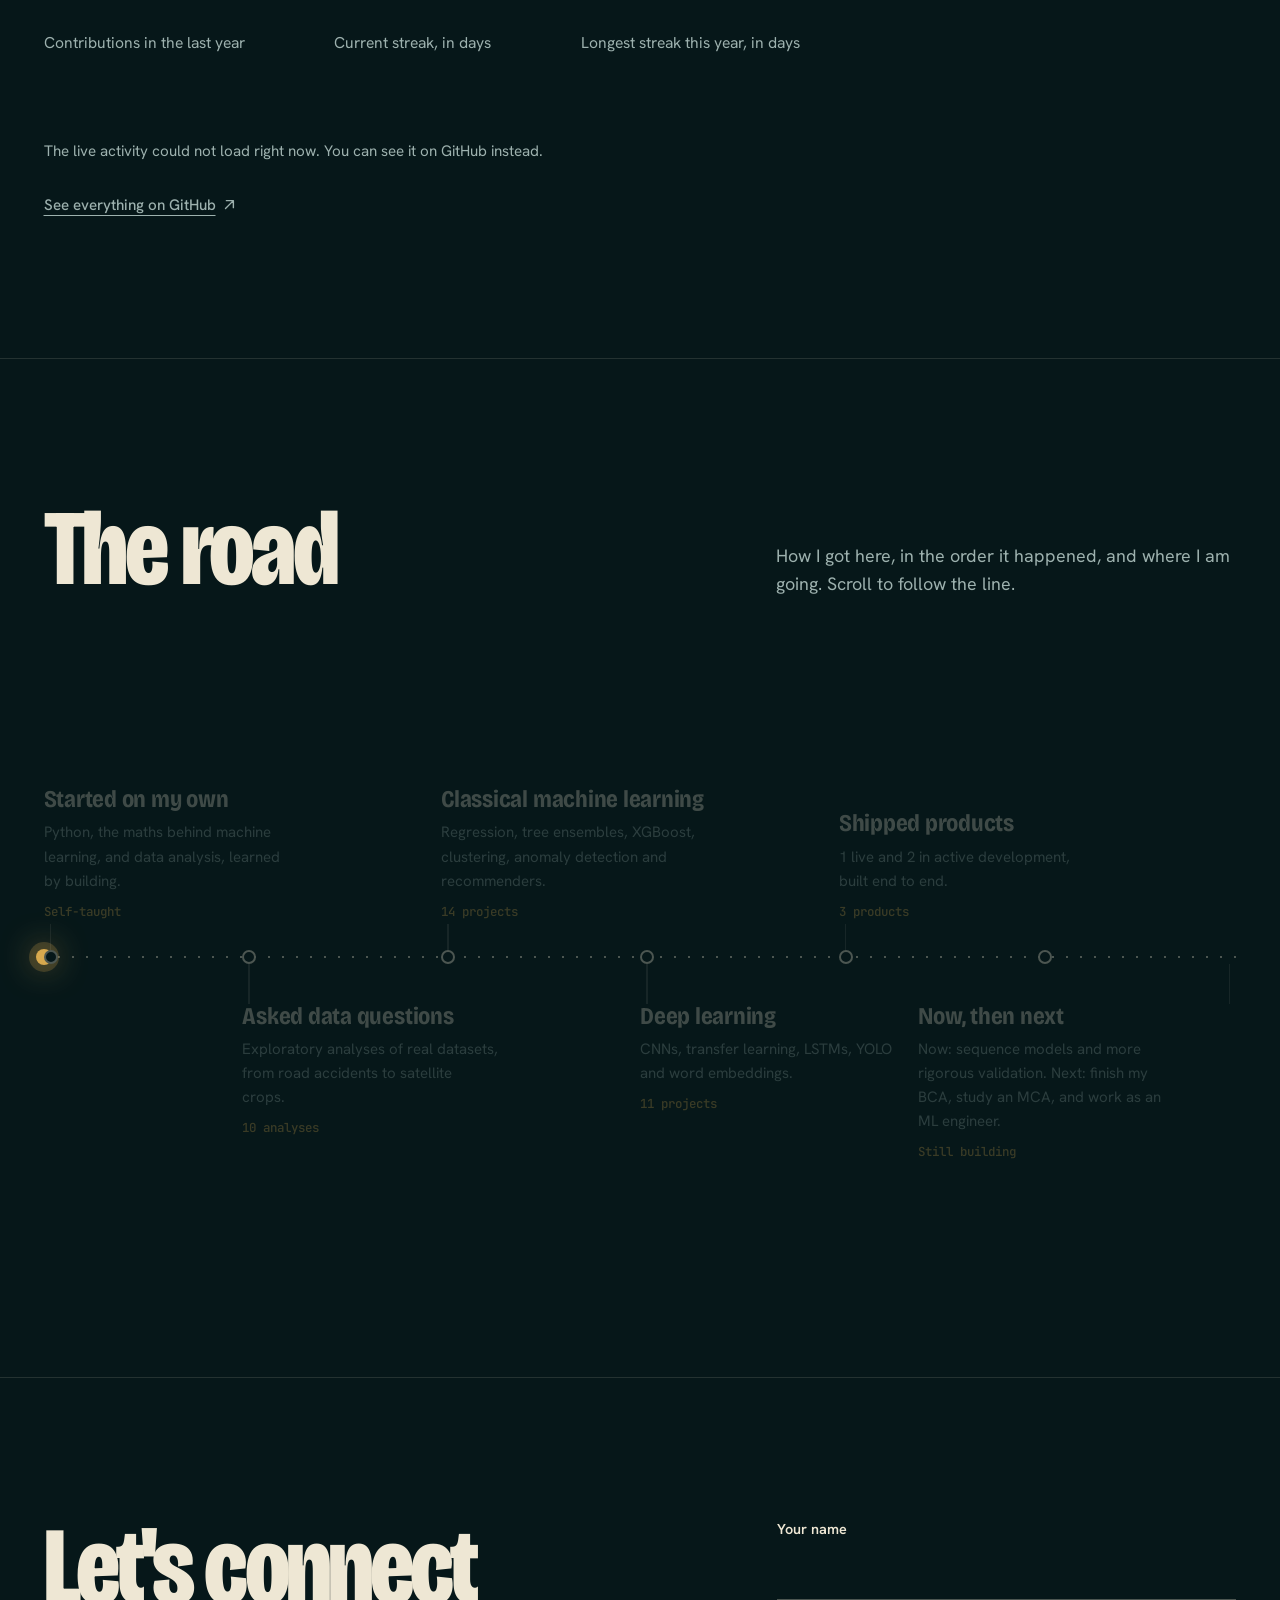
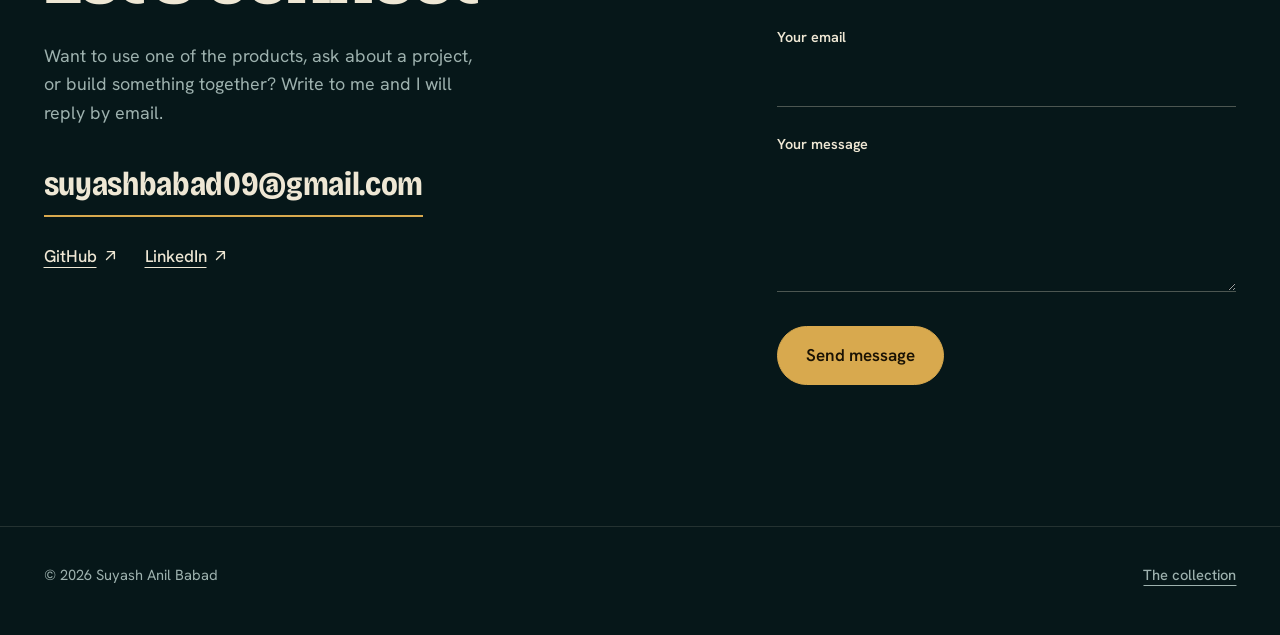
==== commit c072f46e: "first commit" ====
--- a/index.html
+++ b/index.html
@@ -1,265 +1,243 @@
 <!DOCTYPE html>
-<html lang="en">
+<html lang="en" data-theme="dark">
 
 <head>
     <meta charset="UTF-8" />
-    <meta name="viewport" content="width=device-width, initial-scale=1.0" />
-
-    <title>Suyash Anil Babad - Jr Data Scientist & ML Engineer</title>
-    <meta name="description" content="Portfolio of Suyash Anil Babad, Data Scientist and Machine Learning Engineer.">
-    <meta name="keywords" content="Suyash Babad, portfolio, data scientist, ml engineer, python, machine learning">
+    <meta name="viewport" content="width=device-width, initial-scale=1" />
+
+    <title>Suyash Anil Babad | AI/ML engineer and builder</title>
+    <meta name="description" content="The studio of Suyash Anil Babad: AI-powered products you can use, and a collection of machine learning, deep learning and data analysis work.">
     <meta name="author" content="Suyash Anil Babad">
+    <meta property="og:title" content="Suyash Anil Babad | AI/ML engineer and builder">
+    <meta property="og:description" content="Products you can use, and a collection of ML, DL and data analysis work.">
+    <meta property="og:type" content="website">
 
     <link rel="icon" href="favicon.ico" type="image/x-icon" />
 
-    <!-- Fonts -->
+    <!-- Runs before first paint: theme, page-transition state, one-time intro -->
+    <script>
+        try {
+            var d = document.documentElement;
+            d.dataset.theme = localStorage.getItem('theme') || 'dark';
+            var arrived = sessionStorage.getItem('nav');
+            if (arrived) { d.classList.add('arrive'); sessionStorage.removeItem('nav'); }
+            else if (!sessionStorage.getItem('intro')) { d.classList.add('intro-on'); }
+        } catch (e) { }
+    </script>
+
     <link rel="preconnect" href="https://fonts.googleapis.com" />
     <link rel="preconnect" href="https://fonts.gstatic.com" crossorigin />
-    <link
-        href="https://fonts.googleapis.com/css2?family=Poppins:wght@300;400;600;700&family=Inter:wght@300;400&display=swap"
-        rel="stylesheet" />
-
-    <link rel="stylesheet" href="style.css" />
+    <link href="https://fonts.googleapis.com/css2?family=Bricolage+Grotesque:opsz,wdth,wght@12..96,75..100,300..800&family=Hanken+Grotesk:wght@400;500;600;700&family=JetBrains+Mono:wght@400;500&display=swap" rel="stylesheet" />
+
+    <link rel="stylesheet" href="studio.css" />
+
+    <!-- Records any script error so the page can show what went wrong -->
+    <script>
+        window.__errs = [];
+        addEventListener('error', function (e) {
+            window.__errs.push((e.filename || '').split('/').pop() + ' line ' + e.lineno + ': ' + e.message);
+        });
+    </script>
 </head>
 
 <body>
-
-    <!-- Preloader -->
-    <div class="preloader">
-        <div class="loader"></div>
+    <a class="skip" href="#workshop">Skip to content</a>
+
+    <div class="curtain" id="curtain" aria-hidden="true"><span>SB</span></div>
+
+    <div class="intro" id="intro" aria-hidden="true">
+        <div class="intro-half top"></div>
+        <div class="intro-half bottom"></div>
+        <div class="intro-core">
+            <div class="intro-title">Suyash Babad</div>
+            <div class="intro-bar"><i></i></div>
+            <div class="intro-row"><span>Assembling the studio</span><span class="intro-num">000</span></div>
+        </div>
     </div>
 
-    <!-- Custom Cursor -->
-    <div class="cursor-dot"></div>
-    <div class="cursor-outline"></div>
-
-    <!-- Particle Background -->
-    <canvas id="particle-canvas"></canvas>
-
-    <!-- Header -->
-    <header class="header">
-        <nav class="navbar">
-            <a href="#home" class="logo"></a>
-
-            <ul class="nav-links">
-                <li><a href="#home">Home</a></li>
-                <li><a href="#about">About</a></li>
-                <li><a href="#education">Education</a></li>
-                <li><a href="#portfolio">Featured Projects</a></li>
-                <li><a href="projects.html">Portfolio</a></li>
-                <li><a href="#skills">Skills</a></li>
-                <li><a href="#contact">Contact</a></li>
-            </ul>
-
-            <div class="theme-toggle" id="theme-toggle">
-                <div class="toggle-icon"></div>
-            </div>
-
-            <div class="menu-icon" id="menu-icon">&#9776;</div>
-        </nav>
+    <!-- ===== Header ===== -->
+    <header class="site-header" id="site-header">
+        <div class="wrap hd">
+            <a href="#top" class="brand"><span class="brand-mark">SB</span><span>Suyash Babad</span></a>
+
+            <nav class="nav" id="nav" aria-label="Main">
+                <a href="#workshop">Workshop</a>
+                <a href="#toolbox">Toolbox</a>
+                <a href="#education">Education</a>
+                <a href="collection.html" data-transition>Collection</a>
+                <a href="#credentials">Credentials</a>
+                <a href="#road">Road</a>
+                <a href="#contact">Contact</a>
+            </nav>
+
+            <div class="hd-tools">
+                <button class="icon-btn" id="theme-btn" type="button" aria-label="Switch to light theme">
+                    <svg viewBox="0 0 24 24" fill="none" stroke="currentColor" stroke-width="1.6" aria-hidden="true">
+                        <circle cx="12" cy="12" r="8" />
+                        <path d="M12 4a8 8 0 0 1 0 16z" fill="currentColor" />
+                    </svg>
+                </button>
+                <button class="icon-btn menu-btn" id="menu-btn" type="button" aria-label="Open menu" aria-expanded="false">
+                    <svg viewBox="0 0 24 24" fill="none" stroke="currentColor" stroke-width="1.8" stroke-linecap="round" aria-hidden="true"><path d="M4 8h16M4 16h16" /></svg>
+                </button>
+            </div>
+        </div>
     </header>
 
-    <!-- Main Content -->
     <main>
-
-        <!-- Hero Section -->
-        <section id="home" class="hero-section">
-            <div class="hero-content">
-
-                <div class="text-content">
-                    <h1 class="hero-title">Suyash Anil Babad</h1>
-                    <p class="hero-subtitle">Aspiring AI/ML Engineer</p>
-
-                    <div class="hero-buttons">
-                        <a href="Suyash Resume.docx" download class="btn btn-primary">Download CV</a>
-                        <a href="#contact" class="btn btn-secondary">Connect Me</a>
-                    </div>
-                </div>
-
-                <div class="hero-image-container">
-                    <img src="Suyash....jpg" alt="Suyash Babad" class="hero-image" />
-                </div>
-
-            </div>
-        </section>
-
-        <!-- About Section -->
-        <section id="about" class="about-section">
-            <div class="about-container">
-
-                <div class="about-image">
-                    <div class="image-frame">
-                        <img src="Suyash.jpg" alt="Profile Image" />
-                    </div>
-                </div>
-
-                <div class="about-content">
-                    <h2 class="section-title">About Me</h2>
-                    <p class="about-text">
-                        I am a dedicated second-year BCA student at Ajeenkya D Y Patil University with strong interests
-                        in machine learning,
-                        data analysis, and problem-solving. I love working on real-world applications of AI and
-                        continuously improving my skills
-                        to become a full-fledged ML Engineer.
+        <!-- ===== Hero ===== -->
+        <section class="hero" id="top">
+            <div class="wrap">
+                <div class="hero-grid">
+                    <div>
+                        <h1 class="hero-name" aria-label="Suyash Babad">
+                            <span class="line"><span data-split="1">Suyash</span></span>
+                            <span class="line"><span data-split="2">Babad</span></span>
+                        </h1>
+                        <p class="hero-role fade-late" style="--d:300">I build <em>AI products</em> and keep every experiment on record.</p>
+                        <p class="hero-bio fade-late" style="--d:420">
+                            I'm Suyash Anil Babad, a self-taught machine learning builder in the final year of a BCA at Ajeenkya DY Patil University. I learned Python, the maths behind machine learning and data analysis on my own, then kept building.
+                        </p>
+                        <p class="hero-bio fade-late" style="--d:520">
+                            I make two kinds of things: products people can use, and experiments that teach me how something really works. All of it is on this site.
+                        </p>
+                        <div class="hero-cta">
+                            <a class="btn btn-primary" href="Suyash%20Resume.docx" download="Suyash_Babad_Resume.docx">Download resume</a>
+                            <a class="btn btn-ghost" data-transition href="collection.html">Browse the collection</a>
+                        </div>
+                    </div>
+
+                    <div class="portrait-stage" id="portrait">
+                        <img src="Suyash.jpg" alt="Portrait of Suyash Anil Babad" class="portrait-photo" />
+                    </div>
+                </div>
+            </div>
+        </section>
+
+        <!-- ===== Workshop: products ===== -->
+        <section class="pin" id="workshop" aria-label="Products">
+            <div class="pin-sticky">
+                <div class="pin-hud">
+                    <div class="wrap">
+                        <h2 data-decode>The workshop</h2>
+                        <div class="pin-ticks" id="ws-ticks"></div>
+                    </div>
+                </div>
+                <div class="h-track" id="ws-track"></div>
+            </div>
+        </section>
+
+        <!-- ===== Toolbox: skills ===== -->
+        <section class="sec" id="toolbox">
+            <div class="wrap">
+                <div class="sec-head">
+                    <h2 data-decode>The toolbox</h2>
+                    <p>Everything I work with, laid out like a periodic table. Each number is counted from my own projects, so nothing here is a guess.</p>
+                </div>
+                <div class="tb">
+                    <div class="bands" id="bands"></div>
+                    <aside class="sk-panel" id="sk-panel" aria-live="polite"></aside>
+                </div>
+            </div>
+        </section>
+
+        <!-- ===== Education ===== -->
+        <section class="sec" id="education">
+            <div class="wrap">
+                <div class="sec-head">
+                    <h2 data-decode>Education</h2>
+                    <p>Where I have studied, what I focused on, and what comes next.</p>
+                </div>
+                <div class="edu" id="edu"></div>
+            </div>
+        </section>
+
+        <!-- ===== Credentials ===== -->
+        <section class="sec" id="credentials">
+            <div class="wrap">
+                <div class="sec-head">
+                    <h2 data-decode>Credentials</h2>
+                    <p>What I have formally studied and completed.</p>
+                </div>
+                <div class="creds" id="creds"></div>
+            </div>
+        </section>
+
+        <!-- ===== Studio log: GitHub ===== -->
+        <section class="sec" id="log">
+            <div class="wrap">
+                <div class="sec-head">
+                    <h2 data-decode>Studio log</h2>
+                    <p>My commits to GitHub, drawn live. Each square is a day.</p>
+                </div>
+                <div aria-live="polite">
+                    <div class="log-stats">
+                        <div><strong id="gh-total">...</strong><span>Contributions in the last year</span></div>
+                        <div><strong id="gh-current">...</strong><span>Current streak, in days</span></div>
+                        <div><strong id="gh-longest">...</strong><span>Longest streak this year, in days</span></div>
+                    </div>
+                    <div class="heat-scroll"><div class="heat" id="heat"></div></div>
+                    <p class="heat-note">
+                        <a class="link" href="https://github.com/suyash2356" target="_blank" rel="noopener noreferrer">See everything on GitHub<svg class="ico" viewBox="0 0 16 16" aria-hidden="true"><path d="M5 3h8v8M13 3 4 12" fill="none" stroke="currentColor" stroke-width="1.6" stroke-linecap="round" stroke-linejoin="round" /></svg></a>
                     </p>
-
-                    <div class="stats-container">
-                        <div class="stat-item">
-                            <h3 class="stat-number" data-target="9.45">9.45</h3>
-                            <p>Current CGPA</p>
-                        </div>
-                        <div class="stat-item">
-                            <h3 class="stat-number" data-target="4">4</h3>
-                            <p>Projects Completed</p>
-                        </div>
-                        <div class="stat-item">
-                            <h3 class="stat-number" data-target="0">0</h3>
-                            <p>Internships Done</p>
-                        </div>
-                    </div>
-                </div>
-
-            </div>
-        </section>
-
-        <!-- ⭐ Added Education Section -->
-        <section id="education" class="education-section">
-            <h2 class="section-title">Education</h2>
-
-            <div class="education-container">
-
-                <div class="edu-card">
-                    <h3>Bachelor of Computer Applications (BCA)- Full Stack Developmment</h3>
-                    <p class="edu-institute">Ajeenkya DY Patil University</p>
-                    <p class="edu-year">2024 – 2027</p>
-                    <p class="edu-details">
-                        Current CGPA: 9.45
-                    </p>
-                    <p class="edu-details">
-                        Coursework includes Computer Science Fundamentals, Data Structures, Java Programming,
-                        Databases(SQL & NoSql), and Web development.
-                    </p>
-                </div>
-
-                <div class="edu-card">
-                    <h3>Higher Secondary (Science)</h3>
-                    <p class="edu-institute">HPT Arts & RYK Science</p>
-                    <p class="edu-details">
-                        10th Percentage(2016-2022): 90.00%
-                    </p>
-                    <p class="edu-details">
-                        12th Percentage(2022-2024): 72.33% (PCM)
-                    </p>
-                    <p class="edu-details">
-                        Focused on Physics, Chemistry, Mathematics.
-                    </p>
-                </div>
-
-            </div>
-        </section>
-
-        <!-- Portfolio Section -->
-        <section id="portfolio" class="portfolio-section">
-            <div class="section-header-wrap">
-                <h2 class="section-title">Featured Projects</h2>
-                <p class="section-desc">Production-grade web apps, AI systems, and interactive software platforms</p>
-            </div>
-
-            <!-- Dynamic Grid populated via projectsData.js -->
-            <div class="portfolio-grid" id="featured-portfolio-grid">
-                <!-- Dynamically rendered -->
-            </div>
-        </section>
-
-        <!-- Featured Project Interactive Detail Modal -->
-        <div id="featured-project-modal" class="featured-modal" role="dialog" aria-modal="true">
-            <div class="featured-modal-content">
-                <button type="button" class="close-featured-modal" id="closeFeaturedModal" aria-label="Close modal">&times;</button>
-                <div id="featured-modal-body">
-                    <!-- Populated dynamically via script.js -->
-                </div>
-            </div>
+                </div>
+            </div>
+        </section>
+
+        <!-- ===== Road: journey ===== -->
+        <section class="sec" id="road">
+            <div class="wrap">
+                <div class="sec-head">
+                    <h2 data-decode>The road</h2>
+                    <p>How I got here, in the order it happened, and where I am going. Scroll to follow the line.</p>
+                </div>
+                <div class="road" id="road-box"></div>
+            </div>
+        </section>
+
+        <!-- ===== Contact ===== -->
+        <section class="sec" id="contact">
+            <div class="wrap contact">
+                <div class="contact-lede">
+                    <h2 data-decode>Let's connect</h2>
+                    <p>Want to use one of the products, ask about a project, or build something together? Write to me and I will reply by email.</p>
+                    <a class="mail" href="mailto:suyashbabad09@gmail.com">suyashbabad09@gmail.com</a>
+                    <div class="contact-links">
+                        <a class="link" href="https://github.com/suyash2356" target="_blank" rel="noopener noreferrer">GitHub<svg class="ico" viewBox="0 0 16 16" aria-hidden="true"><path d="M5 3h8v8M13 3 4 12" fill="none" stroke="currentColor" stroke-width="1.6" stroke-linecap="round" stroke-linejoin="round" /></svg></a>
+                        <a class="link" href="https://www.linkedin.com/in/suyash-anil-babad-ab367a30b/" target="_blank" rel="noopener noreferrer">LinkedIn<svg class="ico" viewBox="0 0 16 16" aria-hidden="true"><path d="M5 3h8v8M13 3 4 12" fill="none" stroke="currentColor" stroke-width="1.6" stroke-linecap="round" stroke-linejoin="round" /></svg></a>
+                    </div>
+                </div>
+
+                <form class="form" id="contact-form" action="https://formspree.io/f/mojjjpwg" method="POST">
+                    <div class="field"><label for="f-name">Your name</label><input id="f-name" type="text" name="name" autocomplete="name" required /></div>
+                    <div class="field"><label for="f-email">Your email</label><input id="f-email" type="email" name="email" autocomplete="email" required /></div>
+                    <div class="field"><label for="f-msg">Your message</label><textarea id="f-msg" name="message" required></textarea></div>
+                    <div class="form-foot">
+                        <button class="btn btn-primary" type="submit" id="form-btn">Send message</button>
+                        <p class="form-status" id="form-status" role="status"></p>
+                    </div>
+                </form>
+            </div>
+        </section>
+    </main>
+
+    <footer class="site-footer">
+        <div class="wrap">
+            <span>&copy; <span id="year">2026</span> Suyash Anil Babad</span>
+            <a class="link" data-transition href="collection.html">The collection</a>
         </div>
-
-        <!-- Skills -->
-        <section id="skills" class="skills-section">
-            <h2 class="section-title">My Tech Stack</h2>
-
-            <div class="skills-grid">
-                <div class="skill-item"><img
-                        src="https://cdn.jsdelivr.net/gh/devicons/devicon/icons/python/python-original.svg" /><span>Python</span>
-                </div>
-                <div class="skill-item"><img
-                        src="https://cdn.jsdelivr.net/gh/devicons/devicon/icons/pandas/pandas-original.svg" /><span>Pandas</span>
-                </div>
-                <div class="skill-item"><img
-                        src="https://cdn.jsdelivr.net/gh/devicons/devicon/icons/numpy/numpy-original.svg" /><span>NumPy</span>
-                </div>
-                <div class="skill-item"><img
-                        src="https://cdn.jsdelivr.net/gh/devicons/devicon/icons/tensorflow/tensorflow-original.svg" /><span>ML
-                        / DL</span></div>
-                <div class="skill-item"><img
-                        src="https://cdn.jsdelivr.net/gh/devicons/devicon/icons/java/java-original.svg" /><span>Java</span>
-                </div>
-                <div class="skill-item"><img
-                        src="https://cdn.jsdelivr.net/gh/devicons/devicon/icons/mysql/mysql-original.svg" /><span>SQL</span>
-                </div>
-                <div class="skill-item"><img
-                        src="https://cdn.jsdelivr.net/gh/devicons/devicon/icons/mongodb/mongodb-original.svg" /><span>MongoDB</span>
-                </div>
-                <div class="skill-item"><img
-                        src="https://cdn.jsdelivr.net/gh/devicons/devicon/icons/git/git-original.svg" /><span>Git</span>
-                </div>
-            </div>
-        </section>
-
-        <!-- Contact Section -->
-        <section id="contact" class="contact-section">
-            <h2 class="section-title">Get In Touch</h2>
-
-            <div class="contact-container">
-
-                <form class="contact-form" action="https://formspree.io/f/mojjjpwg" method="POST">
-                    <div class="form-group"><input type="text" name="name" placeholder="Your Name" required /></div>
-                    <div class="form-group"><input type="email" name="email" placeholder="Your Email" required /></div>
-                    <div class="form-group"><textarea name="message" placeholder="Your Message" required></textarea>
-                    </div>
-
-                    <button type="submit" class="btn btn-primary">Send Message</button>
-                </form>
-
-                <div class="contact-info">
-                    <p>I’m actively looking for internship opportunities. Let’s collaborate!</p>
-                    <p>Email: <a href="mailto:suyashbabad09@gmail.com">suyashbabad09@gmail.com</a></p>
-
-                    <div class="social-links">
-                        <a href="https://github.com/suyash2356"><img
-                                src="https://cdn.jsdelivr.net/gh/devicons/devicon/icons/github/github-original.svg" /></a>
-                        <a href="https://www.linkedin.com/in/suyash-anil-babad-ab367a30b/"><img
-                                src="https://cdn.jsdelivr.net/gh/devicons/devicon/icons/linkedin/linkedin-plain.svg" /></a>
-                        <a href="#"><img
-                                src="https://cdn.jsdelivr.net/gh/devicons/devicon/icons/twitter/twitter-original.svg" /></a>
-                    </div>
-                </div>
-
-            </div>
-        </section>
-
-    </main>
-
-    <!-- Footer -->
-    <footer class="footer">
-        <p>&copy; 2025 Suyash Babad. All Rights Reserved.</p>
     </footer>
 
-    <a href="#home" class="back-to-top">&#8593;</a>
-
-    <!-- Scripts -->
-    <script src="https://cdnjs.cloudflare.com/ajax/libs/gsap/3.11.4/gsap.min.js"></script>
-    <script src="https://cdnjs.cloudflare.com/ajax/libs/gsap/3.11.4/ScrollTrigger.min.js"></script>
+    <div class="overlay" id="drawer" role="dialog" aria-modal="true" aria-label="Product details"><div class="sheet" id="drawer-sheet"></div></div>
+    <div class="overlay" id="plate-modal" role="dialog" aria-modal="true" aria-label="Project details"><div class="sheet" id="plate-sheet"></div></div>
+
+    <!-- Data files stay exactly where they are -->
+    <script src="edaProjects.js"></script>
+    <script src="mlProjects.js"></script>
+    <script src="dlProjects.js"></script>
     <script src="projectsData.js"></script>
-    <script src="script.js"></script>
-
+    <script src="studio-core.js"></script>
+    <script src="studio-home.js"></script>
 </body>
 
-</html>+</html>
--- a/studio.css
+++ b/studio.css
@@ -0,0 +1,648 @@
+/* ==========================================================
+   Suyash Babad : studio
+   Concept: a precision instrument. Deep petrol, brushed brass,
+   ivory ink, and one cool "signal" colour for live data.
+   ========================================================== */
+
+:root {
+    --pad: clamp(20px, 3.4vw, 64px);
+    --rail: 0px;
+    --f-display: 'Bricolage Grotesque', 'Arial Narrow', system-ui, sans-serif;
+    --f-body: 'Hanken Grotesk', system-ui, -apple-system, 'Segoe UI', sans-serif;
+    --f-mono: 'JetBrains Mono', ui-monospace, Consolas, monospace;
+    --ease: cubic-bezier(.2, .8, .2, 1);
+    --ease-io: cubic-bezier(.7, 0, .2, 1);
+    color-scheme: dark;
+}
+
+:root[data-theme="dark"] {
+    --bg: #061719;
+    --bg2: #0A2226;
+    --panel: #0D2A2F;
+    --ink: #EEE7D4;
+    --ink2: #9DB1AE;
+    --line: rgba(238, 231, 212, .13);
+    --line2: rgba(238, 231, 212, .3);
+    --brass: #D8A94E;
+    --ice: #86E3DA;
+    --copper: #E8876B;
+    --sand: #C9C1A9;
+    --on-brass: #1A1204;
+    --scrim: rgba(2, 10, 12, .8);
+    --grid-dot: rgba(238, 231, 212, .09);
+    --grid-dot-hi: rgba(216, 169, 78, .75);
+}
+
+:root[data-theme="light"] {
+    color-scheme: light;
+    --bg: #F1EBDA;
+    --bg2: #E7DFC9;
+    --panel: #F8F3E6;
+    --ink: #0B2227;
+    --ink2: #47615F;
+    --line: rgba(11, 34, 39, .15);
+    --line2: rgba(11, 34, 39, .32);
+    --brass: #9A6A0E;
+    --ice: #0E8A82;
+    --copper: #B8512F;
+    --sand: #6E6753;
+    --on-brass: #FFFFFF;
+    --scrim: rgba(11, 34, 39, .6);
+    --grid-dot: rgba(11, 34, 39, .1);
+    --grid-dot-hi: rgba(154, 106, 14, .8);
+}
+
+:root { --accent: var(--brass); --on-accent: var(--on-brass); }
+
+* { box-sizing: border-box; margin: 0; padding: 0; }
+html { scroll-behavior: smooth; scroll-padding-top: 72px; -webkit-text-size-adjust: 100%; }
+
+body {
+    font: 400 17px/1.6 var(--f-body);
+    background: var(--bg);
+    color: var(--ink);
+    overflow-x: clip;
+    transition: background .4s, color .4s;
+}
+body.locked { overflow: hidden; }
+
+/* Ambient: a dot grid that lights up under the cursor */
+body::before, body::after {
+    content: ""; position: fixed; inset: 0; pointer-events: none; z-index: 0;
+    background-image: radial-gradient(circle, var(--grid-dot) 1.2px, transparent 1.6px);
+    background-size: 30px 30px;
+}
+body::after {
+    background-image: radial-gradient(circle, var(--grid-dot-hi) 1.4px, transparent 1.8px);
+    -webkit-mask-image: radial-gradient(circle 190px at var(--mx, -400px) var(--my, -400px), #000, transparent);
+    mask-image: radial-gradient(circle 190px at var(--mx, -400px) var(--my, -400px), #000, transparent);
+}
+main, header, footer, .rail { position: relative; z-index: 1; }
+
+[hidden] { display: none !important; }
+a { color: inherit; }
+img, video, svg { display: block; max-width: 100%; }
+button { font: inherit; color: inherit; background: none; border: 0; cursor: pointer; }
+ul, ol { list-style: none; }
+:focus-visible { outline: 2px solid var(--accent); outline-offset: 3px; }
+
+.wrap {
+    width: 100%; max-width: 1840px; margin: 0 auto;
+    padding: 0 var(--pad) 0 calc(var(--pad) + var(--rail));
+}
+.ico { width: 14px; height: 14px; flex: none; }
+.skip { position: absolute; left: 12px; top: -60px; z-index: 900; background: var(--accent); color: var(--on-accent); padding: 10px 16px; font-weight: 600; }
+.skip:focus { top: 12px; }
+
+/* ---------- Buttons and links ---------- */
+.btn {
+    display: inline-flex; align-items: center; gap: 10px;
+    padding: 15px 28px; border-radius: 999px; border: 1.5px solid var(--ink);
+    font-weight: 600; text-decoration: none;
+    transition: background .25s, color .25s, border-color .25s, transform .25s var(--ease);
+}
+.btn-primary { background: var(--accent); border-color: var(--accent); color: var(--on-accent); }
+.btn-primary:hover { background: var(--ink); border-color: var(--ink); color: var(--bg); }
+.btn-ghost:hover { background: var(--ink); color: var(--bg); }
+.btn[aria-disabled="true"] { opacity: .5; pointer-events: none; }
+.link { display: inline-flex; align-items: center; gap: 6px; font-weight: 500; text-decoration: underline; text-decoration-thickness: 1px; text-underline-offset: 5px; transition: color .2s; }
+.link:hover { color: var(--accent); }
+
+/* ---------- Cursor ---------- */
+.cursor { position: fixed; left: 0; top: 0; width: 0; height: 0; z-index: 700; pointer-events: none; opacity: 0; transition: opacity .3s; }
+.cursor.vis { opacity: 1; }
+.cursor::before {
+    content: ""; position: absolute; width: 10px; height: 10px; margin: -5px; border-radius: 50%;
+    background: var(--accent); transition: width .3s var(--ease), height .3s var(--ease), margin .3s var(--ease), background .3s, opacity .2s;
+}
+.cursor.link::before { width: 46px; height: 46px; margin: -23px; background: transparent; border: 1.5px solid var(--accent); }
+.cursor.label::before { opacity: 0; }
+.cursor-label {
+    position: absolute; transform: translate(-50%, -50%) scale(.6); opacity: 0; white-space: nowrap;
+    padding: 10px 18px; border-radius: 999px; background: var(--accent); color: var(--on-accent);
+    font-size: .88rem; font-weight: 700; transition: opacity .25s, transform .25s var(--ease);
+}
+.cursor.label .cursor-label { opacity: 1; transform: translate(-50%, -50%) scale(1); }
+
+/* ---------- Page transition curtain ---------- */
+.curtain {
+    position: fixed; inset: 0; z-index: 800; pointer-events: none;
+    background: var(--accent); transform: translateY(100%);
+    display: grid; place-items: center;
+}
+.curtain span { font-family: var(--f-display); font-weight: 800; font-stretch: 75%; font-size: clamp(4rem, 14vw, 12rem); color: var(--on-accent); letter-spacing: -.03em; }
+.arrive .curtain { transform: none; }
+
+/* ---------- Intro ---------- */
+.intro { position: fixed; inset: 0; z-index: 850; display: none; pointer-events: none; }
+.intro-on .intro { display: block; pointer-events: auto; animation: introSafety 0s 6s forwards; }
+@keyframes introSafety { to { opacity: 0; visibility: hidden; pointer-events: none; } }
+.intro-half { position: absolute; left: 0; right: 0; height: 50.2%; background: var(--bg); transition: transform .9s var(--ease-io); }
+.intro-half.top { top: 0; } .intro-half.bottom { bottom: 0; }
+.intro.open .top { transform: translateY(-100%); }
+.intro.open .bottom { transform: translateY(100%); }
+.intro-core { position: absolute; inset: 0; display: grid; place-content: center; gap: 22px; text-align: left; width: min(520px, 80vw); margin: auto; transition: opacity .4s; }
+.intro.open .intro-core { opacity: 0; }
+.intro-title { font-family: var(--f-display); font-weight: 700; font-stretch: 80%; font-size: clamp(2rem, 6vw, 3.4rem); letter-spacing: -.02em; line-height: 1; }
+.intro-bar { height: 2px; background: var(--line2); overflow: hidden; }
+.intro-bar i { display: block; height: 100%; background: var(--accent); transform: scaleX(0); transform-origin: left; }
+.intro-row { display: flex; justify-content: space-between; font: 500 .8rem var(--f-mono); color: var(--ink2); }
+
+/* ---------- Header ---------- */
+.site-header { position: fixed; inset: 0 0 auto 0; z-index: 60; border-bottom: 1px solid transparent; transition: background .3s, border-color .3s; }
+.site-header.scrolled { background: color-mix(in srgb, var(--bg) 82%, transparent); -webkit-backdrop-filter: blur(16px); backdrop-filter: blur(16px); border-color: var(--line); }
+.hd { display: flex; align-items: center; justify-content: space-between; height: 70px; }
+.brand { display: flex; align-items: center; gap: 12px; text-decoration: none; font-family: var(--f-display); font-weight: 700; font-stretch: 85%; font-size: 1.2rem; letter-spacing: -.01em; }
+.brand-mark { width: 34px; height: 34px; border: 1.5px solid var(--accent); border-radius: 50%; display: grid; place-items: center; font-size: .78rem; color: var(--accent); transition: background .3s, color .3s; }
+.brand:hover .brand-mark { background: var(--accent); color: var(--on-accent); }
+.nav { display: flex; align-items: center; gap: clamp(18px, 2.4vw, 38px); }
+.nav a { position: relative; padding: 6px 0; font-size: .95rem; font-weight: 500; text-decoration: none; }
+.nav a::after { content: ""; position: absolute; left: 0; bottom: 0; width: 100%; height: 1.5px; background: var(--accent); transform: scaleX(0); transform-origin: left; transition: transform .35s var(--ease); }
+.nav a:hover::after, .nav a.active::after { transform: scaleX(1); }
+.hd-tools { display: flex; align-items: center; gap: 8px; }
+.icon-btn { width: 42px; height: 42px; border-radius: 50%; display: grid; place-items: center; border: 1.5px solid var(--line2); transition: border-color .2s, background .2s, color .2s; }
+.icon-btn:hover { border-color: var(--accent); color: var(--accent); }
+.icon-btn svg { width: 18px; height: 18px; }
+.menu-btn { display: none; }
+
+/* ---------- Signal rail (scroll progress as a signal line) ---------- */
+.rail { display: none !important; }
+@media (min-width: 1200px) { .rail { display: none !important; } :root { --rail: 0px; } }
+
+/* ---------- Common type ---------- */
+.sec { padding: clamp(80px, 11vw, 170px) 0; position: relative; }
+.sec + .sec { border-top: 1px solid var(--line); }
+.sec-head { display: grid; grid-template-columns: repeat(12, 1fr); gap: 20px clamp(20px, 3vw, 56px); align-items: end; margin-bottom: clamp(40px, 6vw, 90px); }
+.sec-head h2 { grid-column: 1 / 8; font-family: var(--f-display); font-weight: 800; font-stretch: 78%; font-size: clamp(3rem, 8.4vw, 8.5rem); line-height: .92; letter-spacing: -.03em; }
+.sec-head p { grid-column: 8 / 13; color: var(--ink2); font-size: 1.12rem; max-width: 46ch; justify-self: end; }
+.kicker { display: inline-flex; align-items: center; gap: 10px; font: 500 .8rem var(--f-mono); color: var(--accent); margin-bottom: 18px; }
+.kicker::before { content: ""; width: 28px; height: 1.5px; background: var(--accent); }
+
+/* ---------- Hero ---------- */
+.hero { position: relative; min-height: 100vh; min-height: 100svh; display: flex; flex-direction: column; justify-content: center; padding: 108px 0 96px; overflow: hidden; }
+.hero-grid { display: grid; grid-template-columns: minmax(0, 7fr) minmax(0, 5fr); gap: clamp(24px, 4vw, 90px); align-items: center; }
+.hero-name { font-family: var(--f-display); font-weight: 800; font-stretch: 75%; font-size: clamp(4.6rem, 14vw, 16rem); line-height: .86; letter-spacing: -.04em; }
+.hero-name .line { display: block; overflow: hidden; padding: .02em .04em .1em 0; }
+.ch { display: inline-block; transform: translateY(112%); }
+.ready .ch { animation: chrise 1s var(--ease) both; animation-delay: calc(var(--i) * 55ms + 80ms); }
+@keyframes chrise { from { transform: translateY(112%) rotate(6deg); } to { transform: none; } }
+.hero-role { margin-top: clamp(18px, 2.4vw, 34px); font-family: var(--f-display); font-weight: 600; font-stretch: 85%; font-size: clamp(1.3rem, 2.4vw, 2.2rem); line-height: 1.15; letter-spacing: -.01em; max-width: 24ch; }
+.hero-role em { font-style: normal; color: var(--accent); }
+.hero-bio { margin-top: 20px; color: var(--ink2); font-size: 1.12rem; max-width: 56ch; }
+.hero-bio + .hero-bio { margin-top: 12px; }
+.hero-cta { display: flex; flex-wrap: wrap; gap: 14px; margin-top: 34px; }
+.fade-late { opacity: 0; transform: translateY(18px); }
+.ready .fade-late { animation: fadein 1s var(--ease) forwards; animation-delay: calc(var(--d, 0) * 1ms + 700ms); }
+@keyframes fadein { to { opacity: 1; transform: none; } }
+
+.portrait-stage { position: relative; width: min(100%, calc(76vh * .8)); aspect-ratio: 4 / 5; margin-left: auto; border-radius: 16px; overflow: hidden; border: 1.5px solid var(--line2); background: var(--bg2); }
+.portrait-stage .portrait-photo { width: 100%; height: 100%; object-fit: cover; display: block; }
+
+
+.scroll-cue { position: absolute; left: calc(var(--pad) + var(--rail)); bottom: 74px; display: flex; align-items: center; gap: 14px; font: 500 .8rem var(--f-mono); color: var(--ink2); }
+.scroll-cue i { display: block; width: 1.5px; height: 46px; background: var(--line2); position: relative; overflow: hidden; }
+.scroll-cue i::after { content: ""; position: absolute; left: 0; top: -40%; width: 100%; height: 40%; background: var(--accent); animation: cue 2s var(--ease-io) infinite; }
+@keyframes cue { to { top: 110%; } }
+
+.ticker { position: absolute; left: 0; right: 0; bottom: 0; height: 48px; border-top: 1px solid var(--line); overflow: hidden; display: flex; align-items: center; background: color-mix(in srgb, var(--bg) 70%, transparent); }
+.ticker-row { display: flex; gap: 0; width: max-content; animation: marq 46s linear infinite; }
+.ticker-row span { padding: 0 34px; font: 500 .82rem var(--f-mono); color: var(--ink2); white-space: nowrap; }
+.ticker-row span b { color: var(--accent); font-weight: 500; }
+.ticker-row span::after { content: "+"; margin-left: 68px; color: var(--line2); }
+@keyframes marq { to { transform: translateX(-50%); } }
+
+/* ---------- Workshop (pinned horizontal journey) ---------- */
+.pin { position: relative; border-top: 1px solid var(--line); }
+.pin-sticky { position: sticky; top: 0; height: 100vh; height: 100svh; overflow: hidden; }
+.pin-hud { position: absolute; z-index: 5; left: 0; right: 0; top: 92px; }
+.pin-hud .wrap { display: flex; align-items: flex-end; justify-content: space-between; gap: 20px; }
+.pin-hud h2 { font-family: var(--f-display); font-weight: 800; font-stretch: 78%; font-size: clamp(2.2rem, 4.6vw, 4.4rem); line-height: .95; letter-spacing: -.03em; }
+.pin-ticks { display: flex; align-items: center; gap: 12px; font: 500 .85rem var(--f-mono); color: var(--ink2); }
+.pin-tick { width: 52px; height: 22px; display: grid; align-items: center; }
+.pin-tick::before { content: ""; height: 2px; background: var(--line2); transition: background .3s, height .3s; }
+.pin-tick.on::before { background: var(--accent); height: 4px; }
+.h-track { display: flex; height: 100%; will-change: transform; }
+.h-panel { position: relative; flex: 0 0 100%; height: 100%; display: grid; grid-template-columns: repeat(12, 1fr); gap: clamp(20px, 3vw, 56px); align-items: center; padding: 190px var(--pad) 84px calc(var(--pad) + var(--rail)); perspective: 1600px; }
+.hp-num { position: absolute; right: 2vw; bottom: -3vw; font-family: var(--f-display); font-weight: 800; font-stretch: 75%; font-size: 34vw; line-height: .8; color: transparent; -webkit-text-stroke: 1.5px var(--line); pointer-events: none; transform: translateX(calc(var(--off, 0) * -22vw)); }
+.hp-meta { grid-column: 1 / 6; position: relative; z-index: 2; transform: translateX(calc(var(--off, 0) * 6vw)); opacity: calc(1 - var(--abs, 0) * .95); }
+.hp-media { grid-column: 6 / 13; position: relative; z-index: 2; transform: translateX(calc(var(--off, 0) * -10vw)) rotateY(calc(var(--off, 0) * -9deg)); opacity: calc(1 - var(--abs, 0) * .6); }
+.status { display: inline-flex; align-items: center; gap: 10px; font: 500 .85rem var(--f-mono); color: var(--ink); }
+.status i { width: 10px; height: 10px; border-radius: 50%; border: 2px solid var(--accent); }
+.status.live i { background: var(--accent); animation: pulse 2.4s ease-out infinite; }
+@keyframes pulse { 0% { box-shadow: 0 0 0 0 color-mix(in srgb, var(--accent) 60%, transparent); } 100% { box-shadow: 0 0 0 14px transparent; } }
+.hp-meta h3 { font-family: var(--f-display); font-weight: 800; font-stretch: 80%; font-size: clamp(2.4rem, 4.8vw, 5.2rem); line-height: .92; letter-spacing: -.03em; margin: 18px 0 16px; }
+.hp-sub { font-size: 1.2rem; margin-bottom: 14px; max-width: 34ch; }
+.hp-desc { color: var(--ink2); max-width: 46ch; }
+.hp-stack { margin-top: 18px; font-size: .92rem; color: var(--ink2); max-width: 48ch; }
+.hp-stack b { color: var(--ink); }
+.hp-actions { display: flex; flex-wrap: wrap; align-items: center; gap: 14px 24px; margin-top: 32px; }
+
+.ex-frame { position: relative; }
+.ex-frame::before { content: ""; position: absolute; inset: 0; border: 1.5px solid var(--accent); transform: translate(14px, 14px); pointer-events: none; transition: transform .4s var(--ease); }
+.ex-frame:hover::before { transform: translate(22px, 22px); }
+.ex-stage { position: relative; z-index: 1; display: block; width: 100%; padding: 0; aspect-ratio: 16 / 10; max-height: 60vh; overflow: hidden; cursor: pointer; background: var(--bg2); border: 1.5px solid var(--ink); text-align: left; }
+.ex-stage::after { content: ""; position: absolute; inset: 0; z-index: 2; pointer-events: none; background: radial-gradient(circle 260px at var(--sx, 50%) var(--sy, 50%), rgba(255, 255, 255, .16), transparent 70%); opacity: 0; transition: opacity .3s; }
+.ex-stage:hover::after { opacity: 1; }
+.slide { position: absolute; inset: 0; opacity: 0; transition: opacity .8s; }
+.slide.on { opacity: 1; }
+.slide img, .slide video { width: 100%; height: 100%; object-fit: cover; }
+.slide.contain img { object-fit: contain; padding: 10%; }
+.ex-chip { position: absolute; right: 16px; bottom: 16px; z-index: 3; display: inline-flex; align-items: center; gap: 8px; padding: 11px 18px; border-radius: 999px; background: var(--accent); color: var(--on-accent); font-size: .9rem; font-weight: 700; pointer-events: auto; }
+.ex-nav-btn { position: absolute; top: 0; bottom: 0; z-index: 4; width: 50%; opacity: 0; background: transparent; border: none; outline: none; }
+.ex-nav-btn.prev { left: 0; cursor: w-resize; }
+.ex-nav-btn.next { right: 0; cursor: e-resize; }
+.ex-nav-hint { position: absolute; top: 50%; transform: translateY(-50%); z-index: 3; width: 36px; height: 36px; border-radius: 50%; background: color-mix(in srgb, var(--bg) 72%, transparent); border: 1px solid var(--line2); color: var(--ink); display: flex; align-items: center; justify-content: center; font-size: 1.1rem; opacity: 0.7; pointer-events: none; transition: opacity .25s, transform .25s; }
+.ex-stage:hover .ex-nav-hint { opacity: 1; }
+.ex-nav-hint.prev { left: 16px; }
+.ex-nav-hint.next { right: 16px; }
+.ex-under { display: flex; align-items: center; justify-content: space-between; gap: 16px; margin-top: 34px; min-height: 28px; font-size: .9rem; color: var(--ink2); }
+.dots { display: flex; gap: 6px; }
+.dot { width: 22px; height: 22px; display: grid; place-items: center; }
+.dot::before { content: ""; width: 9px; height: 9px; border-radius: 50%; border: 1.5px solid var(--ink2); transition: background .2s, border-color .2s; }
+.dot.on::before { background: var(--accent); border-color: var(--accent); }
+
+.pin.stacked .pin-sticky { position: static; height: auto; overflow: visible; }
+.pin.stacked .pin-hud { position: static; padding: 80px 0 0; }
+.pin.stacked .pin-ticks { display: none; }
+.pin.stacked .h-track { display: block; transform: none !important; }
+.pin.stacked .h-panel { height: auto; display: grid; grid-template-columns: repeat(12, 1fr); gap: clamp(20px, 3vw, 48px); align-items: center; padding: 48px var(--pad) 24px; border-top: 1px solid var(--line); }
+.pin.stacked .hp-meta { grid-column: 1 / 6; transform: none !important; opacity: 1 !important; }
+.pin.stacked .hp-media { grid-column: 6 / 13; margin-top: 0; padding: 0 14px 14px 0; transform: none !important; opacity: 1 !important; }
+.pin.stacked .hp-num { display: none; }
+@media (max-width: 900px) {
+    .pin.stacked .h-panel { display: block; }
+    .pin.stacked .hp-media { margin-top: 36px; }
+}
+
+/* ---------- Toolbox (periodic table of tools) ---------- */
+.tb { display: grid; grid-template-columns: minmax(0, 9fr) minmax(0, 3fr); gap: clamp(24px, 4vw, 72px); align-items: start; }
+.bands { display: grid; gap: 0; }
+.band { display: grid; grid-template-columns: 190px 1fr; gap: 24px; padding: 26px 0; border-top: 1px solid var(--line); }
+.band:last-child { border-bottom: 1px solid var(--line); }
+.band h3 { font-family: var(--f-display); font-weight: 700; font-stretch: 85%; font-size: 1.35rem; line-height: 1.1; color: var(--tone); }
+.band p { margin-top: 8px; font-size: .9rem; color: var(--ink2); }
+.tiles { display: grid; grid-template-columns: repeat(auto-fill, minmax(104px, 1fr)); gap: 10px; }
+.tile { position: relative; aspect-ratio: 1 / 1.08; padding: 10px 12px; text-align: left; display: flex; flex-direction: column; justify-content: space-between; border: 1px solid var(--line2); background: color-mix(in srgb, var(--panel) 70%, transparent); opacity: .18; filter: grayscale(1); transform: translateY(14px) scale(.96); transition: opacity .6s var(--ease), filter .6s, transform .35s var(--ease), border-color .25s, background .25s, box-shadow .3s; transition-delay: calc(var(--i) * 45ms), calc(var(--i) * 45ms), 0s, 0s, 0s, 0s; }
+.band.in .tile { opacity: 1; filter: none; transform: none; }
+.tile:hover, .tile.sel { transform: translateY(-6px) scale(1.07); z-index: 2; border-color: var(--tone); background: color-mix(in srgb, var(--tone) 14%, var(--panel)); box-shadow: 0 14px 40px -12px var(--tone); transition-delay: 0s; }
+.tile em { font: 500 .72rem var(--f-mono); font-style: normal; color: var(--ink2); }
+.tile strong { font-family: var(--f-display); font-weight: 800; font-stretch: 80%; font-size: 2.4rem; line-height: 1; letter-spacing: -.03em; color: var(--tone); }
+.tile span { font-size: .78rem; font-weight: 600; line-height: 1.15; }
+.tone-core { --tone: var(--sand); } .tone-ml { --tone: var(--brass); } .tone-dl { --tone: var(--ice); } .tone-ship { --tone: var(--copper); }
+
+.sk-panel { position: sticky; top: 100px; min-height: 340px; padding: 26px; border: 1.5px solid var(--ink); background: var(--panel); }
+.sk-panel .sym { font-family: var(--f-display); font-weight: 800; font-stretch: 78%; font-size: 6rem; line-height: .9; letter-spacing: -.04em; color: var(--tone, var(--accent)); }
+.sk-panel h4 { font-family: var(--f-display); font-weight: 700; font-size: 1.5rem; margin-top: 10px; }
+.sk-panel .meta { font: 500 .8rem var(--f-mono); color: var(--ink2); margin: 6px 0 16px; }
+.sk-panel li { padding: 9px 0; border-top: 1px solid var(--line); font-size: .93rem; }
+.sk-panel .none { color: var(--ink2); font-size: .95rem; }
+.sk-panel .btn { margin-top: 20px; padding: 11px 20px; font-size: .92rem; }
+.sk-panel.pop { animation: pop .45s var(--ease); }
+@keyframes pop { from { transform: translateY(10px); opacity: .4; } }
+.sk-note { margin-top: 18px; font-size: .85rem; color: var(--ink2); }
+
+/* ---------- The road ---------- */
+.road { position: relative; display: grid; grid-template-columns: repeat(6, 1fr); min-height: 560px; --p: 0; }
+.road-line { position: absolute; left: 0; right: 0; top: 50%; height: 2px; background: repeating-linear-gradient(90deg, var(--line2) 0 2px, transparent 2px 14px); }
+.road-fill { position: absolute; left: 0; top: 50%; height: 3px; margin-top: -.5px; width: calc(var(--p) * 100%); background: var(--accent); }
+.road-probe { position: absolute; top: 50%; left: calc(var(--p) * 100%); width: 16px; height: 16px; margin: -7px 0 0 -8px; border-radius: 50%; background: var(--accent); box-shadow: 0 0 0 7px color-mix(in srgb, var(--accent) 22%, transparent), 0 0 34px var(--accent); }
+.ms { position: relative; }
+.ms-dot { position: absolute; left: 0; top: 50%; width: 14px; height: 14px; margin: -6px 0 0 0; border-radius: 50%; background: var(--bg); border: 2px solid var(--line2); transition: background .4s, border-color .4s, transform .4s var(--ease); z-index: 2; }
+.ms.lit .ms-dot { background: var(--accent); border-color: var(--accent); transform: scale(1.25); }
+.ms-card { position: absolute; left: 0; width: 145%; padding: 0 0 0 0; opacity: .25; transform: translateY(8px); transition: opacity .5s, transform .5s var(--ease); }
+.ms.lit .ms-card { opacity: 1; transform: none; }
+.ms.up .ms-card { bottom: calc(50% + 40px); }
+.ms.down .ms-card { top: calc(50% + 40px); }
+.ms:last-child .ms-card { left: auto; right: 0; width: 160%; }
+.ms-card::before { content: ""; position: absolute; left: 6px; width: 1.5px; background: var(--line2); }
+.ms.up .ms-card::before { top: 100%; height: 40px; }
+.ms.down .ms-card::before { bottom: 100%; height: 40px; }
+.ms-card h3 { font-family: var(--f-display); font-weight: 700; font-stretch: 85%; font-size: 1.5rem; line-height: 1.05; letter-spacing: -.01em; }
+.ms-card p { margin-top: 8px; font-size: .94rem; color: var(--ink2); max-width: 32ch; }
+.ms-card .tag { display: inline-block; margin-top: 10px; font: 500 .78rem var(--f-mono); color: var(--accent); }
+.ms:last-child .ms-card::before { left: auto; right: 6px; }
+.ms.now .ms-dot { animation: pulse 2.4s ease-out infinite; }
+
+/* ---------- Collection teaser ---------- */
+.teaser { overflow: hidden; }
+.mq { display: grid; gap: 16px; margin: 0 calc(-1 * var(--pad)) 0 calc(-1 * (var(--pad) + var(--rail))); }
+.mq-row { display: flex; gap: 16px; width: max-content; animation: marq 70s linear infinite; }
+.mq-row.rev { animation-direction: reverse; animation-duration: 85s; }
+.mq:hover .mq-row { animation-play-state: paused; }
+.mq-item { position: relative; display: block; width: clamp(240px, 22vw, 360px); aspect-ratio: 16 / 10; overflow: hidden; background: var(--bg2); border: 1px solid var(--line2); text-decoration: none; }
+.mq-item img, .mq-item video { width: 100%; height: 100%; object-fit: cover; transition: transform .6s var(--ease), filter .4s; filter: saturate(.8); }
+.mq-item:hover img { transform: scale(1.07); filter: none; }
+.mq-item b { position: absolute; left: 0; top: 0; padding: 4px 11px; background: var(--bg); font: 500 .75rem var(--f-mono); }
+.mq-item span { position: absolute; left: 0; right: 0; bottom: 0; padding: 22px 14px 10px; background: linear-gradient(to top, rgba(3, 12, 14, .88), transparent); color: #EEE7D4; font-size: .85rem; font-weight: 600; opacity: 0; transform: translateY(8px); transition: opacity .3s, transform .3s; }
+.mq-item:hover span { opacity: 1; transform: none; }
+.teaser-foot { display: flex; flex-wrap: wrap; align-items: center; justify-content: space-between; gap: 28px; margin-top: clamp(36px, 5vw, 64px); }
+.topic-cloud { display: flex; flex-wrap: wrap; gap: 10px; max-width: 70ch; }
+.topic-chip { display: inline-flex; align-items: center; gap: 10px; padding: 9px 16px; border: 1px solid var(--line2); border-radius: 999px; text-decoration: none; font-weight: 500; font-size: .95rem; transition: background .25s, color .25s, border-color .25s; }
+.topic-chip b { font: 500 .78rem var(--f-mono); color: var(--accent); transition: color .25s; }
+.topic-chip:hover { background: var(--accent); border-color: var(--accent); color: var(--on-accent); }
+.topic-chip:hover b { color: var(--on-accent); }
+
+.teaser-count { font-family: var(--f-display); font-weight: 700; font-stretch: 85%; font-size: clamp(1.6rem, 3vw, 2.6rem); line-height: 1.1; letter-spacing: -.01em; margin-bottom: 22px; }
+.teaser-count b { color: var(--accent); font-weight: 800; }
+
+
+/* ---------- Education ---------- */
+.edu-row { position: relative; display: grid; grid-template-columns: repeat(12, 1fr); gap: 20px clamp(20px, 3vw, 56px); padding: clamp(30px, 4.4vw, 60px) 0; border-top: 1px solid var(--line2); }
+.edu-row:last-child { border-bottom: 1px solid var(--line2); }
+.edu-row::before { content: ""; position: absolute; left: 0; top: -1px; width: 100%; height: 2px; background: var(--accent); transform: scaleX(0); transform-origin: left; transition: transform 1.2s var(--ease); }
+.edu-row.in::before { transform: scaleX(1); }
+.edu-years { grid-column: 1 / 4; font-family: var(--f-display); font-weight: 800; font-stretch: 75%; font-size: clamp(2.6rem, 5.4vw, 5.6rem); line-height: .9; letter-spacing: -.03em; color: var(--accent); }
+.edu-years small { display: block; margin-top: 12px; font: 500 .85rem var(--f-mono); letter-spacing: 0; color: var(--ink2); }
+.edu-main { grid-column: 4 / 9; }
+.edu-main h3 { font-family: var(--f-display); font-weight: 700; font-stretch: 85%; font-size: clamp(1.8rem, 3.2vw, 3rem); line-height: 1.04; letter-spacing: -.015em; }
+.edu-main .school { margin-top: 12px; font-size: 1.2rem; }
+.edu-main .focus { margin-top: 6px; color: var(--ink2); }
+.edu-side { grid-column: 9 / 13; display: grid; gap: 22px; align-content: start; }
+.edu-stat strong { display: block; font-family: var(--f-display); font-weight: 800; font-stretch: 78%; font-size: clamp(2.6rem, 4.6vw, 4.6rem); line-height: .95; letter-spacing: -.03em; }
+.edu-stat span { display: block; margin-top: 6px; color: var(--ink2); font-size: .95rem; }
+.meter { height: 3px; margin-top: 10px; background: var(--line2); max-width: 260px; }
+.meter i { display: block; height: 100%; background: var(--accent); transform: scaleX(0); transform-origin: left; transition: transform 1.3s var(--ease) .3s; }
+.edu-row.in .meter i { transform: scaleX(var(--v)); }
+.edu-topics { display: flex; flex-wrap: wrap; gap: 8px; }
+.edu-topics li { padding: 5px 13px; border: 1px solid var(--line2); border-radius: 999px; font-size: .86rem; }
+.edu-row.planned .edu-years { color: transparent; -webkit-text-stroke: 1.5px var(--accent); }
+.edu-row.planned .edu-main h3 { color: var(--ink2); }
+@media (max-width: 960px) { .edu-years, .edu-main, .edu-side { grid-column: 1 / -1; } }
+
+/* ---------- Credentials ---------- */
+.creds { display: grid; grid-template-columns: repeat(2, minmax(0, 1fr)); gap: clamp(24px, 3vw, 48px); }
+.cred { display: flex; flex-direction: column; gap: 18px; }
+.cred-img { position: relative; aspect-ratio: 4 / 3; overflow: hidden; background: var(--bg2); border: 1.5px solid var(--ink); transform: perspective(1000px) rotateX(var(--rx, 0deg)) rotateY(var(--ry, 0deg)); transition: transform .25s ease-out; }
+.cred-img img { width: 100%; height: 100%; object-fit: cover; }
+.cred-img::after { content: ""; position: absolute; inset: 0; pointer-events: none; background: radial-gradient(circle 240px at var(--sx, 50%) var(--sy, 50%), rgba(255, 255, 255, .18), transparent 70%); opacity: 0; transition: opacity .3s; }
+.cred-img:hover::after { opacity: 1; }
+.cred h3 { font-family: var(--f-display); font-weight: 700; font-stretch: 85%; font-size: clamp(1.6rem, 2.4vw, 2.2rem); line-height: 1.05; letter-spacing: -.01em; }
+.cred p { color: var(--ink2); }
+.cred .link { margin-top: auto; align-self: flex-start; }
+.cred-degree { justify-content: space-between; padding: 30px; border: 1.5px solid var(--line2); background: color-mix(in srgb, var(--panel) 60%, transparent); }
+.cred-degree .big { font-family: var(--f-display); font-weight: 800; font-stretch: 75%; font-size: clamp(5rem, 11vw, 10rem); line-height: .85; letter-spacing: -.04em; color: var(--accent); }
+
+/* ---------- Studio log ---------- */
+.log-stats { display: flex; flex-wrap: wrap; gap: 28px clamp(36px, 7vw, 120px); margin-bottom: clamp(32px, 5vw, 64px); }
+.log-stats strong { display: block; font-family: var(--f-display); font-weight: 800; font-stretch: 75%; font-size: clamp(4rem, 9vw, 9rem); line-height: .9; letter-spacing: -.04em; }
+.log-stats span { display: block; margin-top: 10px; color: var(--ink2); font-size: .98rem; }
+.heat-scroll { overflow-x: auto; padding-bottom: 10px; }
+.heat { min-width: 720px; }
+.heat-months { display: grid; gap: 3px; margin-bottom: 8px; font: 500 .74rem var(--f-mono); color: var(--ink2); }
+.heat-months span { white-space: nowrap; }
+.heat-grid { display: grid; grid-auto-flow: column; grid-template-rows: repeat(7, 1fr); gap: 3px; }
+.heat-grid i { aspect-ratio: 1; border-radius: 3px; background: color-mix(in srgb, var(--ink) 8%, transparent); opacity: 0; transform: scale(.2); transition: opacity .5s, transform .5s var(--ease); transition-delay: calc(var(--d) * 1ms); }
+.heat-grid.in i { opacity: 1; transform: none; }
+.heat-grid i[data-l="1"] { background: color-mix(in srgb, var(--ice) 28%, transparent); }
+.heat-grid i[data-l="2"] { background: color-mix(in srgb, var(--ice) 52%, transparent); }
+.heat-grid i[data-l="3"] { background: color-mix(in srgb, var(--ice) 78%, transparent); }
+.heat-grid i[data-l="4"] { background: var(--ice); box-shadow: 0 0 10px color-mix(in srgb, var(--ice) 60%, transparent); }
+.heat-note { margin-top: 20px; color: var(--ink2); font-size: .95rem; }
+
+/* ---------- Contact ---------- */
+.contact { display: grid; grid-template-columns: repeat(12, 1fr); gap: clamp(32px, 5vw, 96px); }
+.contact-lede { grid-column: 1 / 7; }
+.contact-lede h2 { font-family: var(--f-display); font-weight: 800; font-stretch: 76%; font-size: clamp(3.2rem, 8.6vw, 9rem); line-height: .9; letter-spacing: -.035em; }
+.contact-lede > p { margin-top: 24px; color: var(--ink2); max-width: 44ch; font-size: 1.12rem; }
+.mail { display: inline-block; margin-top: 30px; font-family: var(--f-display); font-weight: 700; font-stretch: 85%; font-size: clamp(1.4rem, 2.6vw, 2.4rem); letter-spacing: -.01em; text-decoration: none; border-bottom: 2px solid var(--accent); padding-bottom: 4px; transition: color .25s; }
+.mail:hover { color: var(--accent); }
+.contact-links { margin-top: 26px; display: flex; flex-wrap: wrap; gap: 10px 28px; }
+.form { grid-column: 8 / 13; display: grid; gap: 26px; align-content: start; }
+.field label { display: block; font-size: .9rem; font-weight: 600; margin-bottom: 6px; }
+.field input, .field textarea { width: 100%; padding: 12px 0; background: none; border: 0; border-bottom: 1.5px solid var(--line2); color: var(--ink); font: inherit; outline: none; resize: vertical; transition: border-color .25s; }
+.field input:focus, .field textarea:focus { border-bottom-color: var(--accent); }
+.field textarea { min-height: 130px; }
+.form-foot { display: flex; flex-wrap: wrap; align-items: center; gap: 18px; }
+.form-status { display: inline-flex; align-items: center; gap: 10px; color: var(--ink2); font-size: .95rem; }
+.form-status.err { color: var(--copper); }
+.form-status svg { width: 22px; height: 22px; stroke: var(--ice); fill: none; stroke-width: 2.4; stroke-linecap: round; stroke-linejoin: round; stroke-dasharray: 30; stroke-dashoffset: 30; animation: tick .6s var(--ease) forwards; }
+@keyframes tick { to { stroke-dashoffset: 0; } }
+
+.site-footer { border-top: 1px solid var(--line); padding: 36px 0 48px; color: var(--ink2); font-size: .92rem; }
+.site-footer .wrap { display: flex; flex-wrap: wrap; justify-content: space-between; gap: 12px; }
+
+/* ---------- Overlays: drawer + plate modal ---------- */
+.overlay { position: fixed; inset: 0; z-index: 400; display: flex; background: var(--scrim); -webkit-backdrop-filter: blur(8px); backdrop-filter: blur(8px); visibility: hidden; opacity: 0; transition: opacity .3s, visibility 0s .3s; }
+.overlay.open { visibility: visible; opacity: 1; transition: opacity .3s; }
+.sheet { position: relative; background: var(--bg); color: var(--ink); overflow-y: auto; overscroll-behavior: contain; }
+.sheet-pad { padding: clamp(24px, 4vw, 56px); }
+.close { position: sticky; top: 14px; float: right; z-index: 5; margin: 14px 14px 0 0; width: 46px; height: 46px; border-radius: 50%; display: grid; place-items: center; background: var(--bg); border: 1.5px solid var(--ink); font-size: 1.5rem; line-height: 1; transition: background .2s, color .2s, transform .3s var(--ease); }
+.close:hover { background: var(--accent); border-color: var(--accent); color: var(--on-accent); transform: rotate(90deg); }
+#drawer { justify-content: flex-end; }
+#drawer .sheet { width: min(1100px, 100%); height: 100%; border-left: 1.5px solid var(--ink); transform: translateX(60px); transition: transform .5s var(--ease); }
+#drawer.open .sheet { transform: none; }
+#plate-modal { align-items: center; justify-content: center; padding: clamp(0px, 3vw, 40px); }
+#plate-modal .sheet { width: min(1180px, 100%); max-height: 100%; border: 1.5px solid var(--ink); transform: translateY(28px) scale(.98); transition: transform .45s var(--ease); }
+#plate-modal.open .sheet { transform: none; }
+
+.d-head h2, .pm-head h2 { font-family: var(--f-display); font-weight: 800; font-stretch: 80%; font-size: clamp(2.2rem, 5vw, 4rem); line-height: .98; letter-spacing: -.025em; margin: 14px 0 10px; }
+.d-head .sub, .pm-head .sub { color: var(--ink2); font-size: 1.1rem; max-width: 60ch; }
+.d-actions { display: flex; flex-wrap: wrap; gap: 12px 18px; margin-top: 26px; align-items: center; }
+.car { margin: 30px 0; }
+.car-stage { position: relative; aspect-ratio: 16 / 10; max-height: 62vh; width: 100%; background: #031012; border: 1.5px solid var(--ink); overflow: hidden; }
+.car-slide { position: absolute; inset: 0; display: none; align-items: center; justify-content: center; }
+.car-slide.on { display: flex; }
+.car-slide img, .car-slide video { max-width: 100%; max-height: 100%; width: auto; height: auto; object-fit: contain; margin: auto; }
+.car-cap { position: absolute; left: 0; right: 0; bottom: 0; padding: 26px 16px 12px; background: linear-gradient(to top, rgba(3, 12, 14, .9), transparent); color: #EEE7D4; font-size: .9rem; text-align: center; }
+.car-nav { display: flex; align-items: center; justify-content: space-between; margin-top: 12px; gap: 12px; }
+.car-btns { display: flex; gap: 8px; }
+.car-count { font: 500 .85rem var(--f-mono); color: var(--ink2); }
+.thumbs { display: flex; gap: 10px; overflow-x: auto; padding: 10px 2px 6px; }
+.thumb { flex: 0 0 96px; height: 62px; overflow: hidden; padding: 0; border: 2px solid transparent; opacity: .6; background: var(--bg2); transition: opacity .2s, border-color .2s; }
+.thumb.on { border-color: var(--accent); opacity: 1; }
+.thumb img, .thumb video { width: 100%; height: 100%; object-fit: cover; pointer-events: none; }
+
+.d-tabs { position: sticky; top: 0; z-index: 4; display: flex; gap: 30px; flex-wrap: wrap; margin: 0 calc(-1 * clamp(24px, 4vw, 56px)); padding: 0 clamp(24px, 4vw, 56px); background: var(--bg); border-bottom: 1px solid var(--line); }
+.tab { position: relative; padding: 14px 0; font-weight: 600; color: var(--ink2); }
+.tab:hover { color: var(--ink); }
+.tab[aria-selected="true"] { color: var(--ink); }
+.tab[aria-selected="true"]::after { content: ""; position: absolute; left: 0; right: 0; bottom: -1px; height: 2px; background: var(--accent); }
+.d-body { padding-top: 12px; }
+.d-body p { margin: 0 0 1em; color: var(--ink2); max-width: 72ch; }
+.d-body strong, .d-body b { color: var(--ink); font-weight: 600; }
+.d-body h4 { font-family: var(--f-display); font-weight: 700; font-stretch: 85%; font-size: 1.8rem; line-height: 1.1; margin: 2em 0 .6em; }
+.d-body h5 { font-size: 1.05rem; font-weight: 600; margin: 1.5em 0 .4em; }
+.d-body ul:not(.plain), .d-body ol:not(.plain) { list-style: revert; padding-left: 1.2em; color: var(--ink2); margin-bottom: 1em; max-width: 72ch; }
+.d-body li { margin-bottom: .45em; }
+.d-body pre { overflow-x: auto; padding: 18px; margin: 1.2em 0; background: var(--bg2); border: 1px solid var(--line); font: .82rem/1.35 var(--f-mono); color: var(--ink); }
+.architecture-layer { border-left: 2px solid var(--accent); padding-left: 16px; margin: 18px 0; }
+.architecture-layer strong { display: block; margin-bottom: 4px; }
+.plain { margin: 0 0 1em; padding: 0; }
+.plain li { padding: 14px 0; border-top: 1px solid var(--line); color: var(--ink2); max-width: 72ch; }
+.plain li b { display: block; color: var(--ink); font-weight: 600; margin-bottom: 2px; }
+.d-two { display: grid; grid-template-columns: repeat(auto-fit, minmax(240px, 1fr)); gap: 0 40px; }
+.d-two ol { list-style: decimal; padding-left: 1.3em; color: var(--ink2); }
+.d-stats { display: grid; grid-template-columns: repeat(auto-fit, minmax(170px, 1fr)); gap: 0 28px; margin: 6px 0 10px; }
+.d-stats div { padding: 16px 0; border-top: 1px solid var(--line); }
+.d-stats strong { display: block; font-family: var(--f-display); font-weight: 700; font-size: 1.5rem; line-height: 1.15; }
+.d-stats span { font-size: .88rem; color: var(--ink2); }
+.kv { display: grid; grid-template-columns: minmax(120px, 170px) 1fr; gap: 6px 20px; padding: 18px 0; border-top: 1px solid var(--line); font-size: .95rem; }
+.kv dt { font-weight: 600; }
+.kv dd { color: var(--ink2); }
+.kv .kv-title { grid-column: 1 / -1; font-family: var(--f-display); font-weight: 700; font-size: 1.2rem; }
+.disclaimer { border: 1.5px solid var(--accent); padding: 18px 20px; margin: 1.4em 0; color: var(--ink); max-width: 72ch; }
+
+.pm-meta { display: grid; grid-template-columns: repeat(auto-fit, minmax(200px, 1fr)); gap: 0 28px; }
+.pm-meta div { padding: 14px 0; border-top: 1px solid var(--line); }
+.pm-meta dt { font-weight: 600; font-size: .9rem; }
+.pm-meta dd { color: var(--ink2); font-size: .95rem; }
+.pm-topics { display: flex; flex-wrap: wrap; gap: 8px; margin-top: 18px; }
+.pm-topics span { padding: 5px 13px; border: 1px solid var(--line2); border-radius: 999px; font-size: .85rem; }
+.pm-summary { margin: 28px 0 8px; font-size: 1.15rem; max-width: 72ch; }
+.report { margin-top: 12px; }
+.report p { color: var(--ink2); margin: 0 0 1em; max-width: 72ch; }
+.report .report-subtitle { font-family: var(--f-display); font-weight: 700; font-stretch: 85%; font-size: 1.5rem; line-height: 1.15; margin: 1.9em 0 .5em; color: var(--ink); }
+.report ul { padding-left: 1.2em; color: var(--ink2); margin-bottom: 1em; max-width: 72ch; list-style: disc; }
+.report ul ul { margin-top: 6px; list-style: circle; }
+.report li { margin-bottom: .4em; }
+.report strong { color: var(--ink); font-weight: 600; }
+.report a { color: var(--ink); text-underline-offset: 3px; }
+.report a:hover { color: var(--accent); }
+.report table { border-collapse: collapse; margin: 1em 0 1.4em; width: 100%; max-width: 580px; font-size: .95rem; }
+.report th, .report td { text-align: left; padding: 10px 14px 10px 0; border-bottom: 1px solid var(--line); }
+.report th { font-weight: 600; color: var(--ink); border-bottom-color: var(--ink); }
+.report td { color: var(--ink2); }
+.pm-foot { display: flex; flex-wrap: wrap; align-items: center; justify-content: space-between; gap: 16px; margin-top: 36px; padding-top: 24px; border-top: 1px solid var(--line); }
+.pm-step { display: flex; gap: 8px; }
+
+/* ==========================================================
+   Collection page
+   ========================================================== */
+.col-hero { padding: 140px 0 40px; }
+.col-hero-grid { display: grid; grid-template-columns: repeat(12, 1fr); gap: 28px clamp(20px, 3vw, 56px); align-items: end; }
+.col-hero h1 { grid-column: 1 / 8; font-family: var(--f-display); font-weight: 800; font-stretch: 75%; font-size: clamp(3.6rem, 10.6vw, 12rem); line-height: .86; letter-spacing: -.04em; }
+.col-hero-side { grid-column: 8 / 13; display: grid; gap: 22px; }
+.col-hero-side p { color: var(--ink2); font-size: 1.12rem; max-width: 46ch; }
+.col-hero-side b { color: var(--accent); font-weight: 600; }
+.big-search { position: relative; }
+.big-search svg { position: absolute; left: 0; top: 50%; width: 22px; height: 22px; transform: translateY(-50%); color: var(--accent); }
+.big-search input { width: 100%; padding: 16px 70px 16px 38px; background: none; border: 0; border-bottom: 2px solid var(--line2); color: var(--ink); font: 500 1.35rem var(--f-body); outline: none; transition: border-color .25s; }
+.big-search input::placeholder { color: var(--ink2); }
+.big-search input:focus { border-bottom-color: var(--accent); }
+.big-search kbd { position: absolute; right: 0; top: 50%; transform: translateY(-50%); font: 500 .78rem var(--f-mono); color: var(--ink2); border: 1px solid var(--line2); padding: 3px 9px; border-radius: 6px; }
+
+.filters { padding: 24px 0 8px; border-top: 1px solid var(--line); margin-top: 24px; }
+.f-row { display: grid; grid-template-columns: 90px 1fr; gap: 14px; align-items: start; padding: 10px 0; }
+.f-label { padding-top: 12px; font: 500 .78rem var(--f-mono); color: var(--ink2); }
+.chips { display: flex; flex-wrap: wrap; gap: 10px; }
+.chip { position: relative; display: inline-flex; align-items: baseline; gap: 12px; padding: 12px 18px 14px; border: 1px solid var(--line2); overflow: hidden; font-weight: 600; transition: border-color .25s, background .25s, color .25s, transform .3s var(--ease); }
+.chip b { font-family: var(--f-display); font-weight: 800; font-stretch: 80%; font-size: 1.5rem; line-height: 1; color: var(--accent); transition: color .25s; }
+.chip::after { content: ""; position: absolute; left: 0; bottom: 0; height: 3px; width: calc(var(--w, 0) * 100%); background: var(--accent); opacity: .65; transition: opacity .25s; }
+.chip:hover { border-color: var(--accent); transform: translateY(-3px); }
+.chip[aria-pressed="true"] { background: var(--accent); border-color: var(--accent); color: var(--on-accent); }
+.chip[aria-pressed="true"] b { color: var(--on-accent); }
+.chip[aria-pressed="true"]::after { background: var(--on-accent); opacity: .5; }
+.f-bar { display: flex; flex-wrap: wrap; align-items: center; justify-content: space-between; gap: 16px 28px; padding: 18px 0 22px; }
+.seg { display: inline-flex; border: 1px solid var(--line2); }
+.seg button { padding: 10px 18px; font-size: .92rem; font-weight: 600; color: var(--ink2); transition: background .2s, color .2s; }
+.seg button + button { border-left: 1px solid var(--line2); }
+.seg button:hover { color: var(--ink); }
+.seg button[aria-pressed="true"] { background: var(--ink); color: var(--bg); }
+.f-count { font: 500 .9rem var(--f-mono); color: var(--ink2); }
+.f-count b { color: var(--accent); font-weight: 500; font-size: 1.15rem; }
+.f-right { display: flex; flex-wrap: wrap; align-items: center; gap: 14px 22px; }
+.sort { background: var(--bg); color: var(--ink); border: 1px solid var(--line2); padding: 10px 12px; font: inherit; font-size: .92rem; }
+
+.results { padding: 8px 0 clamp(60px, 8vw, 110px); }
+.ix { display: grid; grid-template-columns: minmax(0, 5fr) minmax(0, 7fr); gap: clamp(24px, 3.4vw, 64px); align-items: start; }
+.ix-list { height: clamp(520px, calc(100vh - 150px), 920px); overflow-y: auto; overscroll-behavior: contain; border-top: 1px solid var(--line2); padding-right: 6px; scrollbar-width: thin; scrollbar-color: var(--accent) transparent; }
+.ix-row { position: relative; display: grid; grid-template-columns: 62px 1fr auto; gap: 16px; align-items: center; width: 100%; padding: 16px 12px 16px 8px; text-align: left; border-bottom: 1px solid var(--line); transition: background .25s, padding .3s var(--ease); animation: rowin .55s var(--ease) both; animation-delay: calc(min(var(--i), 14) * 28ms); }
+@keyframes rowin { from { opacity: 0; transform: translateX(-18px); } to { opacity: 1; transform: none; } }
+.ix-row::before { content: ""; position: absolute; left: 0; top: 0; bottom: 0; width: 3px; background: var(--accent); transform: scaleY(0); transition: transform .3s var(--ease); }
+.ix-row:hover, .ix-row.sel { background: color-mix(in srgb, var(--accent) 9%, transparent); padding-left: 18px; }
+.ix-row.sel::before, .ix-row:hover::before { transform: scaleY(1); }
+.ix-no { font-family: var(--f-display); font-weight: 800; font-stretch: 75%; font-size: 2rem; line-height: 1; color: var(--ink2); transition: color .25s; }
+.ix-row.sel .ix-no, .ix-row:hover .ix-no { color: var(--accent); }
+.ix-title { font-weight: 600; font-size: 1.04rem; line-height: 1.25; }
+.ix-sub { margin-top: 4px; font-size: .84rem; color: var(--ink2); }
+.ix-kind { font: 500 .74rem var(--f-mono); color: var(--ink2); text-align: right; }
+.ix-kind small { display: block; margin-top: 4px; font-size: .74rem; }
+.ix-preview { position: sticky; top: 92px; }
+.pv-media { position: relative; aspect-ratio: 16 / 10; overflow: hidden; background: var(--bg2); border: 1.5px solid var(--ink); }
+.pv-media img, .pv-media video { position: absolute; inset: 0; width: 100%; height: 100%; object-fit: cover; }
+.pv-media::after { content: ""; position: absolute; inset: 0; pointer-events: none; background: radial-gradient(circle 300px at var(--sx, 50%) var(--sy, 50%), rgba(255, 255, 255, .16), transparent 70%); }
+.pv-media .pv-no { position: absolute; left: 0; top: 0; z-index: 2; padding: 6px 14px; background: var(--bg); font: 500 .85rem var(--f-mono); }
+.pv-media.noimg { background: repeating-linear-gradient(135deg, var(--bg2) 0 14px, var(--bg) 14px 28px); }
+.pv-body { padding-top: 24px; animation: pvin .5s var(--ease); }
+@keyframes pvin { from { opacity: 0; transform: translateY(14px); } to { opacity: 1; transform: none; } }
+.pv-body h2 { font-family: var(--f-display); font-weight: 800; font-stretch: 80%; font-size: clamp(2rem, 3.6vw, 3.6rem); line-height: .98; letter-spacing: -.025em; }
+.pv-body > p { margin-top: 14px; color: var(--ink2); max-width: 64ch; display: -webkit-box; -webkit-line-clamp: 4; -webkit-box-orient: vertical; overflow: hidden; }
+.pv-facts { display: grid; grid-template-columns: repeat(3, minmax(0, 1fr)); gap: 0 22px; margin-top: 20px; }
+.pv-facts div { padding: 12px 0; border-top: 1px solid var(--line); font-size: .9rem; }
+.pv-facts dt { font-weight: 600; margin-bottom: 2px; }
+.pv-facts dd { color: var(--ink2); }
+.pv-topics { display: flex; flex-wrap: wrap; gap: 8px; margin-top: 16px; }
+.pv-topics span { padding: 4px 12px; border: 1px solid var(--line2); border-radius: 999px; font-size: .82rem; }
+.pv-actions { display: flex; flex-wrap: wrap; gap: 12px 20px; margin-top: 24px; align-items: center; }
+
+.wall { display: grid; grid-template-columns: repeat(auto-fill, minmax(260px, 1fr)); gap: 22px; }
+.wall-item { position: relative; display: block; text-align: left; overflow: hidden; border: 1px solid var(--line2); background: var(--panel); animation: rowin .55s var(--ease) both; animation-delay: calc(min(var(--i), 14) * 35ms); }
+.wall-img { position: relative; aspect-ratio: 4 / 3; overflow: hidden; background: var(--bg2); }
+.wall-img img, .wall-img video { width: 100%; height: 100%; object-fit: cover; transition: transform .7s var(--ease), filter .4s; filter: saturate(.85); }
+.wall-item:hover img, .wall-item:hover video { transform: scale(1.07); filter: none; }
+.wall-img.noimg { background: repeating-linear-gradient(135deg, var(--bg2) 0 14px, var(--bg) 14px 28px); }
+.wall-img b { position: absolute; left: 0; top: 0; padding: 4px 11px; background: var(--bg); font: 500 .76rem var(--f-mono); }
+.wall-cap { padding: 14px 16px 18px; }
+.wall-cap h3 { font-family: var(--f-display); font-weight: 700; font-stretch: 90%; font-size: 1.15rem; line-height: 1.15; }
+.wall-cap p { margin-top: 6px; font-size: .82rem; color: var(--ink2); }
+.pager { display: flex; flex-wrap: wrap; align-items: center; justify-content: center; gap: 8px; margin-top: 44px; }
+.pager button { min-width: 44px; height: 44px; padding: 0 14px; border: 1px solid var(--line2); font-weight: 600; transition: background .2s, color .2s, border-color .2s; }
+.pager button:hover:not(:disabled) { border-color: var(--accent); color: var(--accent); }
+.pager button[aria-current="page"] { background: var(--accent); border-color: var(--accent); color: var(--on-accent); }
+.pager button:disabled { opacity: .35; cursor: default; }
+.empty { padding: 60px 0; color: var(--ink2); font-size: 1.1rem; }
+
+/* ---------- Responsive ---------- */
+@media (max-width: 1100px) {
+    .creds { grid-template-columns: repeat(2, minmax(0, 1fr)); }
+    .tb { grid-template-columns: 1fr; }
+    .sk-panel { position: static; min-height: 0; }
+    .band { grid-template-columns: 1fr; gap: 14px; }
+    .road { grid-template-columns: 1fr; min-height: 0; padding-left: 34px; gap: 8px; }
+    .road-line { left: 8px; right: auto; top: 0; bottom: 0; width: 2px; height: auto; background: repeating-linear-gradient(180deg, var(--line2) 0 2px, transparent 2px 14px); }
+    .road-fill { left: 8px; top: 0; width: 3px; height: calc(var(--p) * 100%); margin: 0; }
+    .road-probe { left: 9px; top: calc(var(--p) * 100%); margin: -8px 0 0 -8px; }
+    .ms { padding: 0 0 36px 0; }
+    .ms-dot { left: -34px; top: 6px; margin: 0; }
+    .ms-card, .ms.up .ms-card, .ms.down .ms-card, .ms:last-child .ms-card { position: static; width: 100%; left: auto; right: auto; }
+    .ms-card::before { display: none; }
+    .ix { grid-template-columns: 1fr; }
+    .ix-preview { display: none; }
+    .ix-list { height: auto; max-height: none; overflow: visible; }
+}
+
+@media (max-width: 960px) {
+    .hero-grid, .contact, .col-hero-grid, .sec-head { grid-template-columns: 1fr; }
+    .hero-grid { gap: 70px; }
+    .portrait-stage { margin: 0 auto; width: min(100%, 420px); }
+    .sec-head h2, .sec-head p, .col-hero h1, .col-hero-side, .contact-lede, .form { grid-column: 1 / -1; justify-self: start; }
+    .scroll-cue { display: none; }
+    .f-row { grid-template-columns: 1fr; gap: 4px; }
+    .f-label { padding-top: 0; }
+}
+
+@media (max-width: 820px) {
+    .site-header.scrolled { -webkit-backdrop-filter: none; backdrop-filter: none; background: var(--bg); }
+    .menu-btn { display: grid; }
+    .nav { position: fixed; inset: 0; z-index: 70; flex-direction: column; justify-content: center; gap: 22px; background: var(--bg); transform: translateX(100%); transition: transform .45s var(--ease-io); }
+    .nav.open { transform: none; }
+    .nav a { font-family: var(--f-display); font-weight: 800; font-stretch: 78%; font-size: 3rem; letter-spacing: -.02em; }
+    .hd-tools { position: relative; z-index: 80; }
+    .creds { grid-template-columns: 1fr; }
+}
+
+@media (max-width: 560px) {
+    .kv { grid-template-columns: 1fr; gap: 2px; }
+    .pv-facts { grid-template-columns: 1fr; }
+    .ix-row { grid-template-columns: 48px 1fr; }
+    .ix-kind { display: none; }
+}
+
+@media (prefers-reduced-motion: reduce) {
+    * { animation-duration: .001s !important; animation-delay: 0s !important; animation-iteration-count: 1 !important; transition-duration: .001s !important; transition-delay: 0s !important; scroll-behavior: auto !important; }
+    .ch { transform: none; }
+    .fade-late { opacity: 1; transform: none; }
+    .tile { opacity: 1; filter: none; transform: none; }
+    .heat-grid i { opacity: 1; transform: none; }
+    .ticker-row, .mq-row { animation: none !important; }
+}
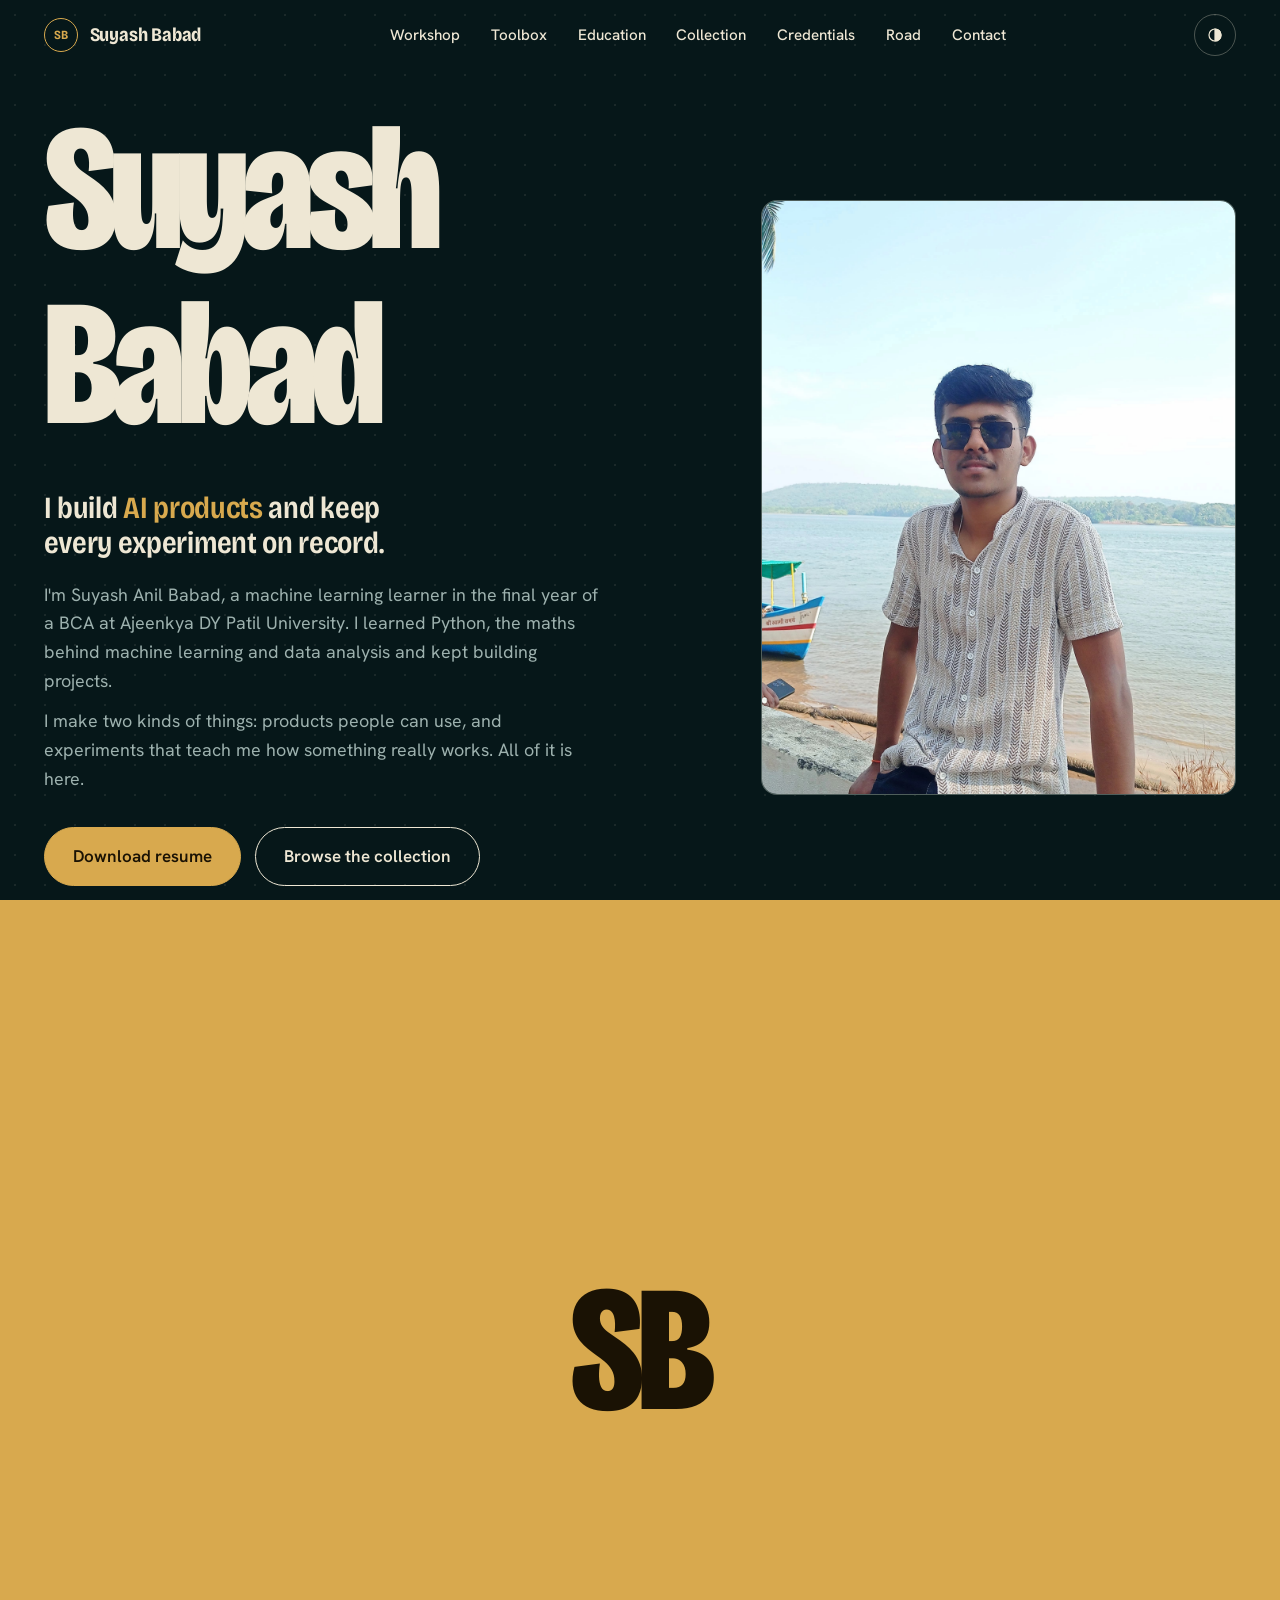
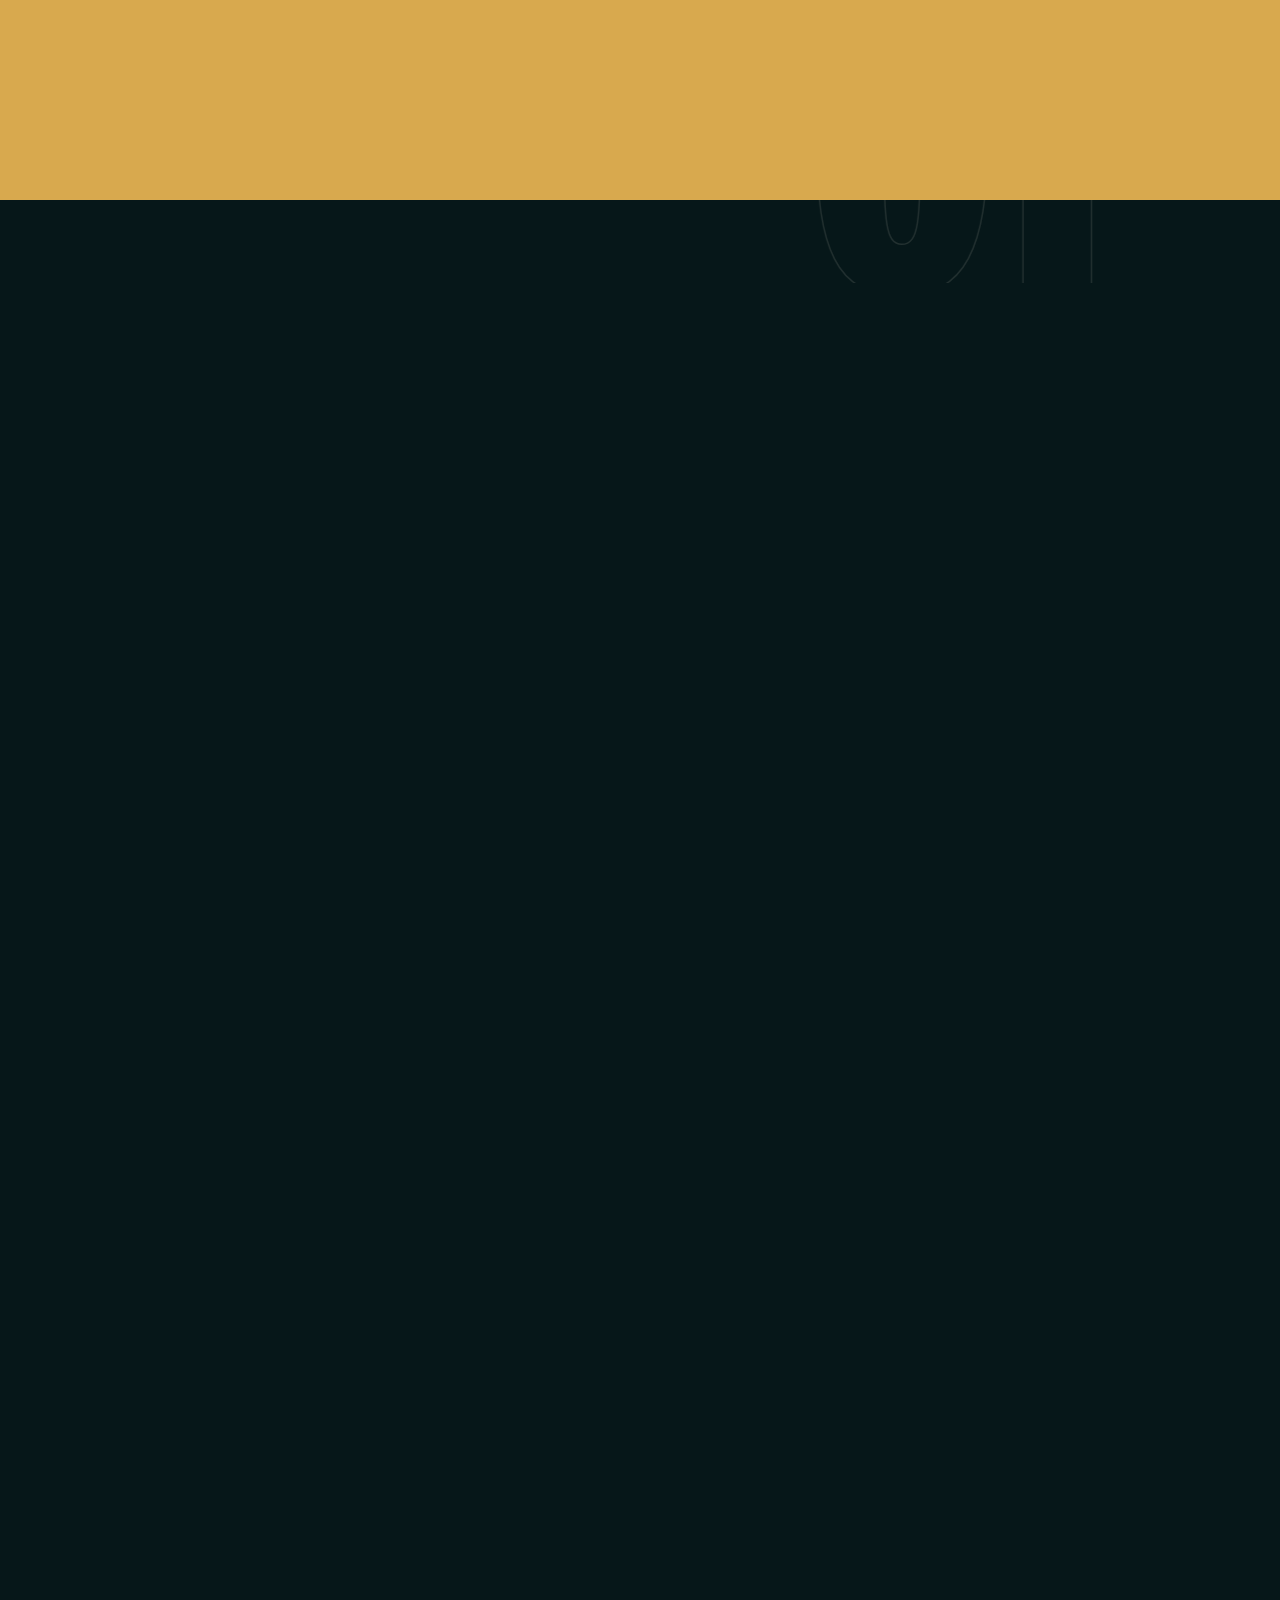
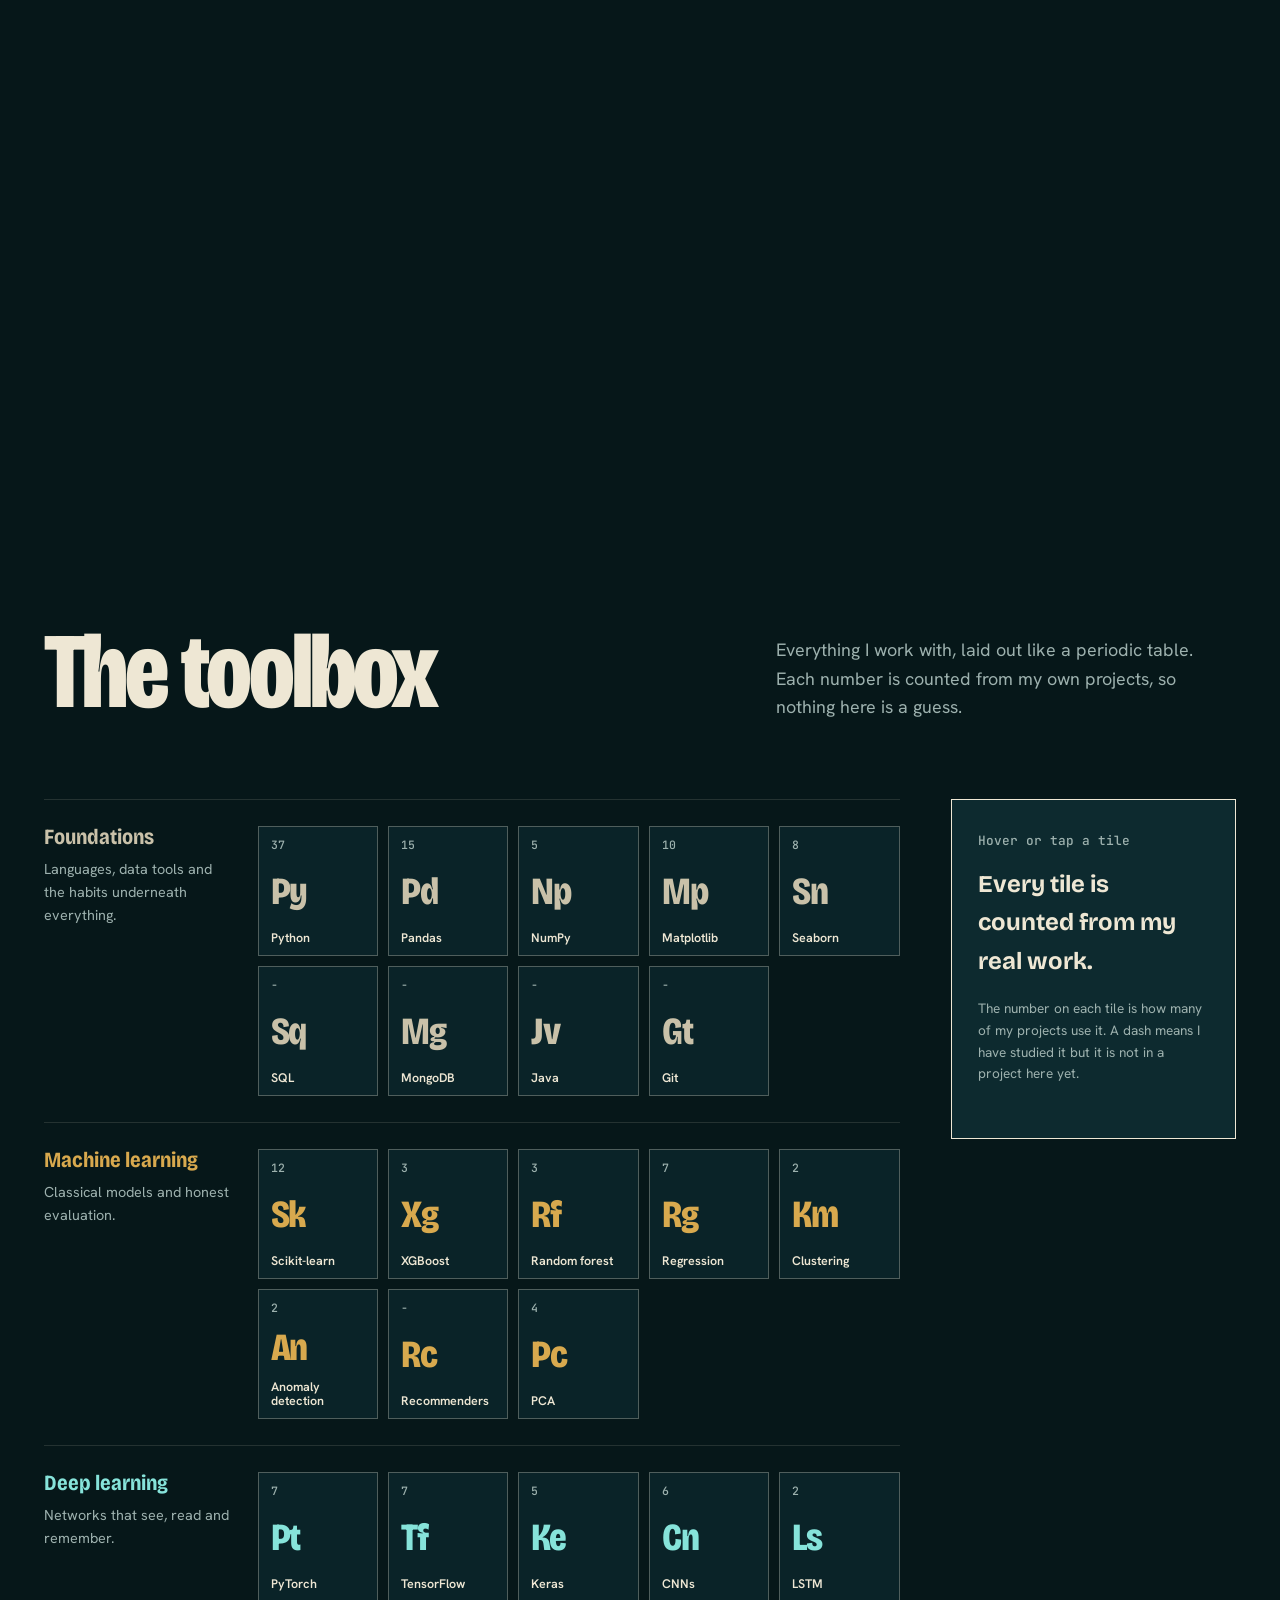
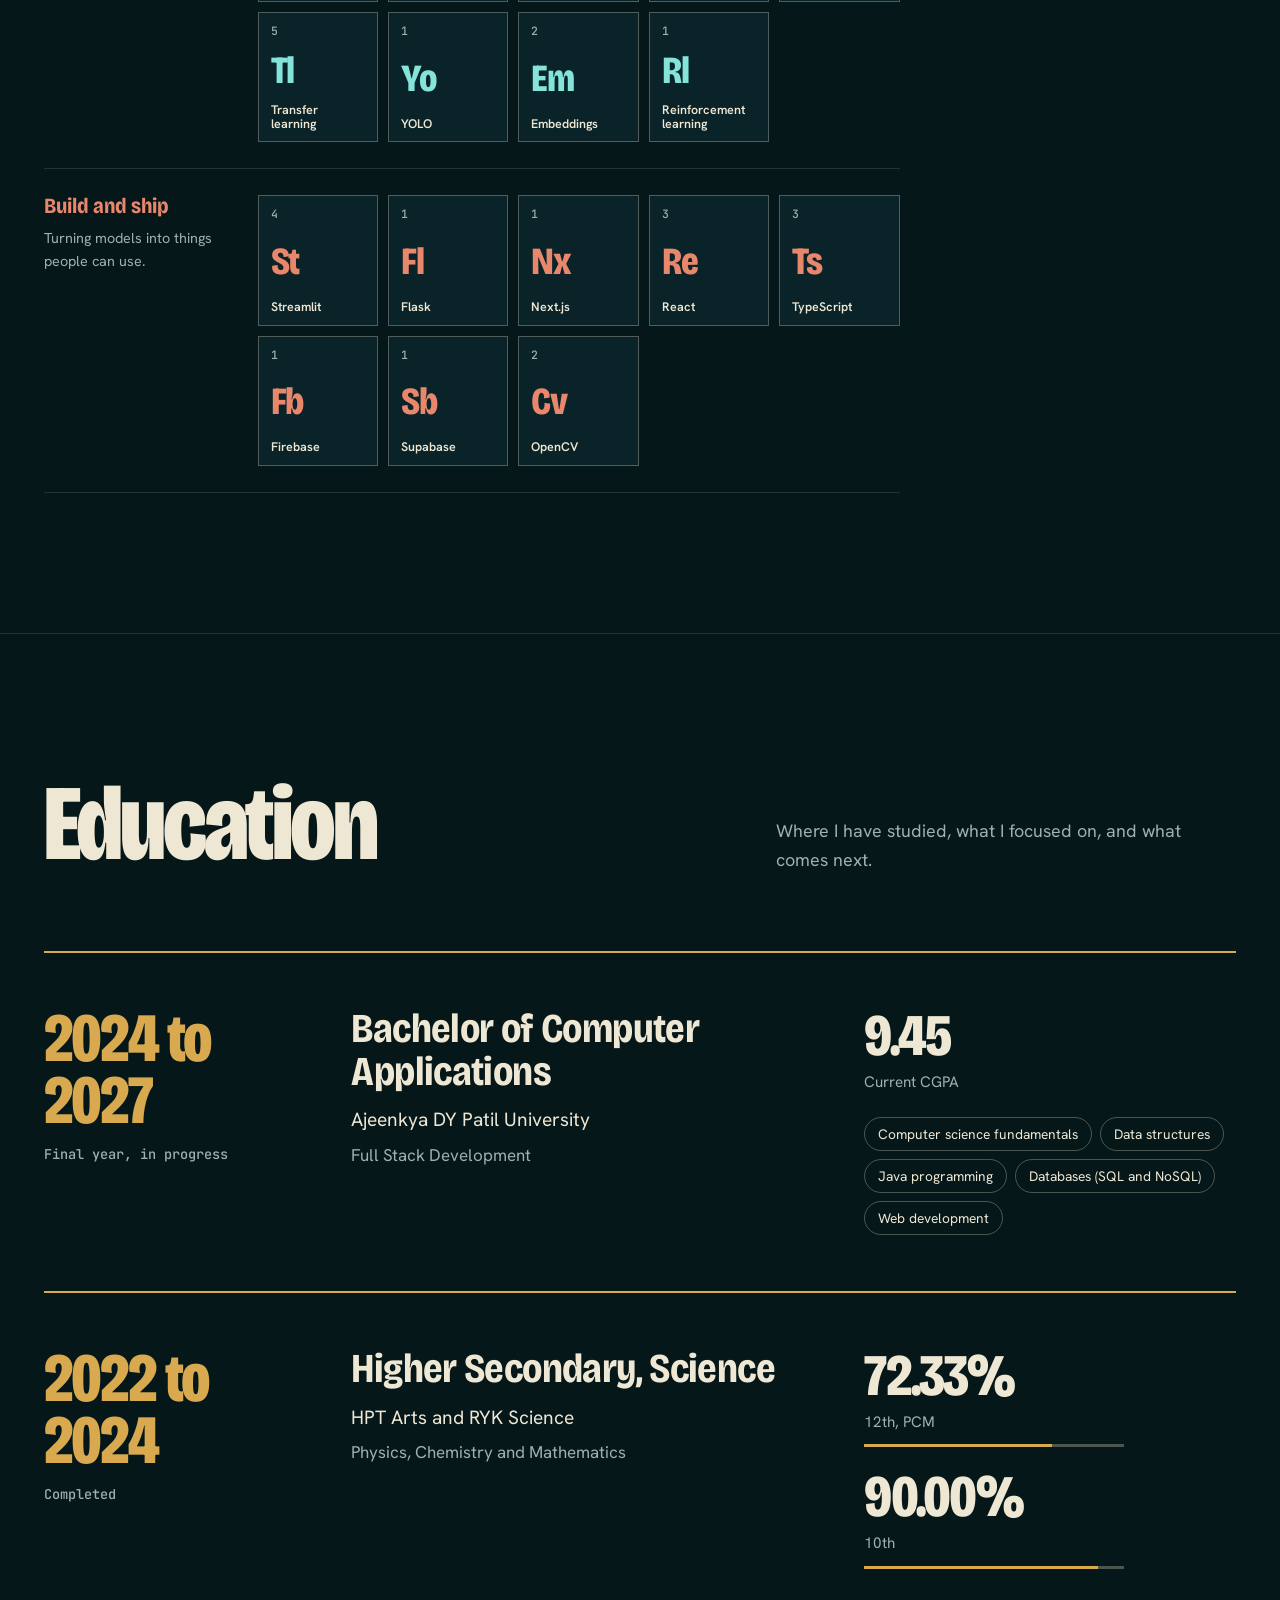
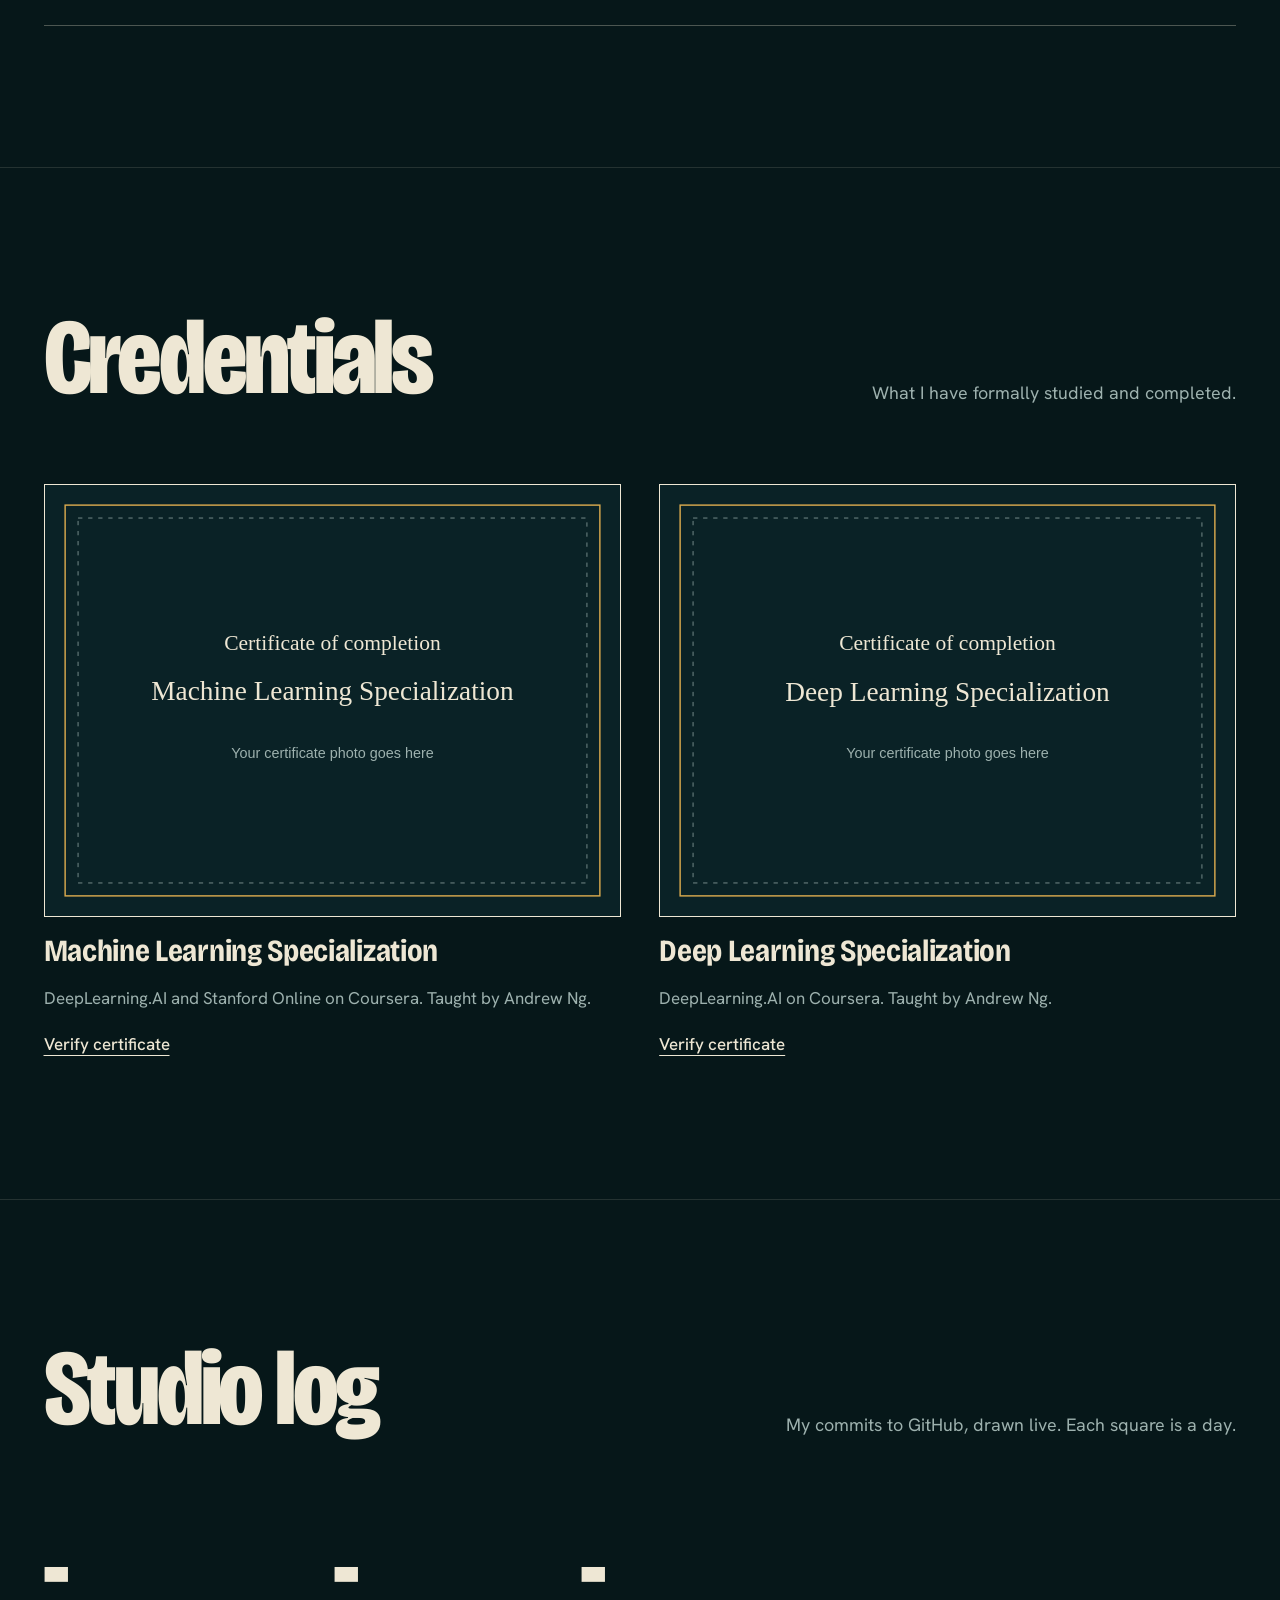
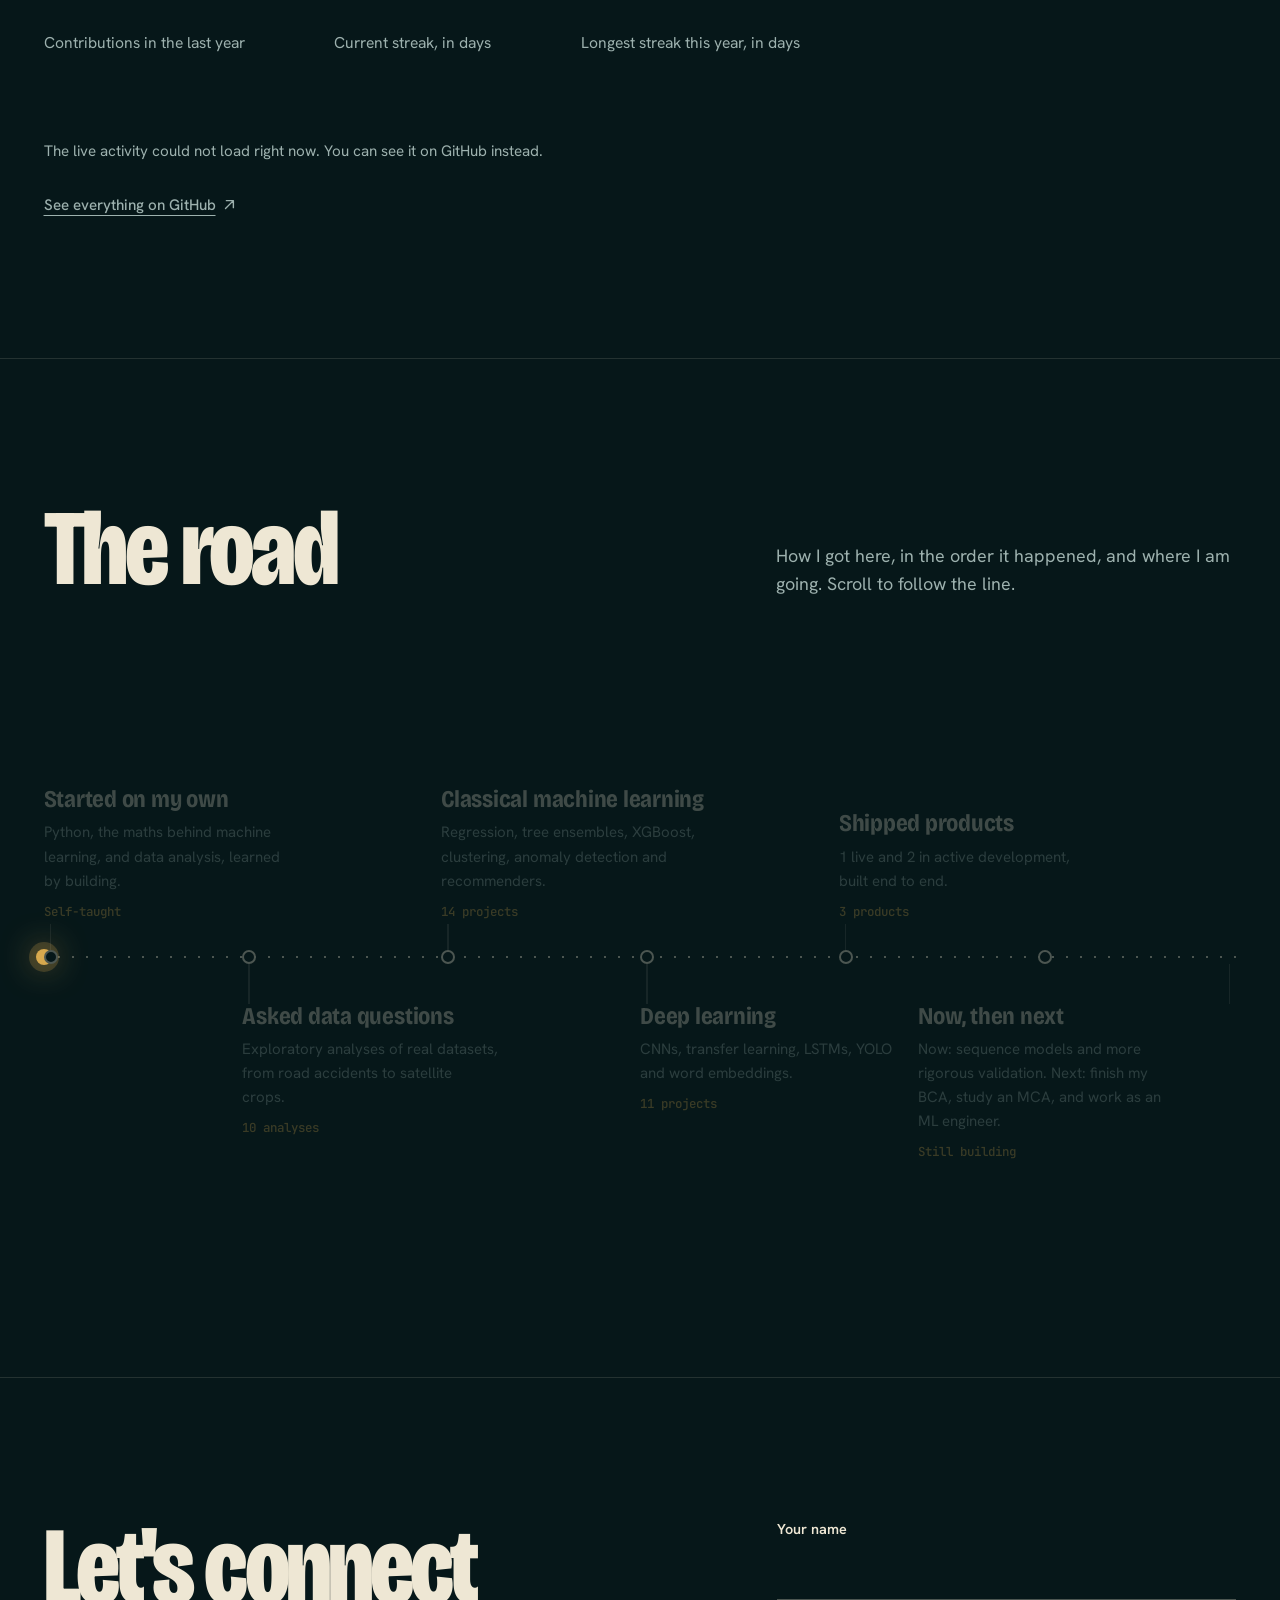
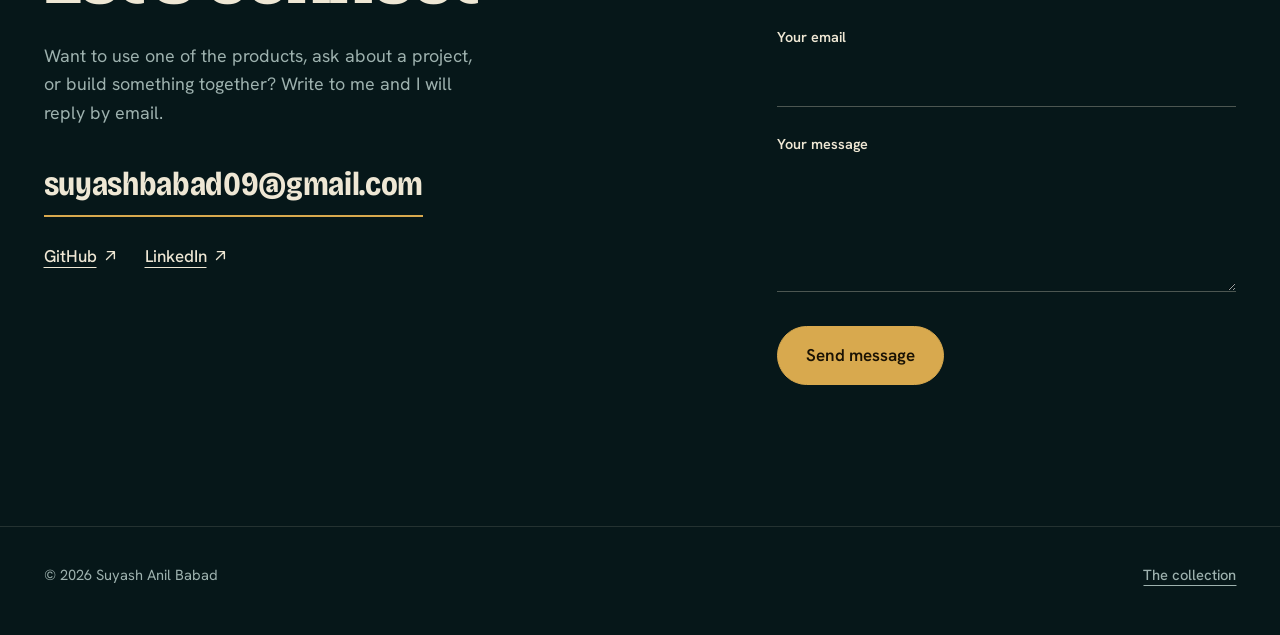
==== commit 79179dc7: "update my info in index file" ====
--- a/index.html
+++ b/index.html
@@ -5,10 +5,11 @@
     <meta charset="UTF-8" />
     <meta name="viewport" content="width=device-width, initial-scale=1" />
 
-    <title>Suyash Anil Babad | AI/ML engineer and builder</title>
-    <meta name="description" content="The studio of Suyash Anil Babad: AI-powered products you can use, and a collection of machine learning, deep learning and data analysis work.">
+    <title>Suyash Anil Babad | AI/ML engineer</title>
+    <meta name="description"
+        content="The studio of Suyash Anil Babad: AI-powered products you can use, and a collection of machine learning, deep learning and data analysis work.">
     <meta name="author" content="Suyash Anil Babad">
-    <meta property="og:title" content="Suyash Anil Babad | AI/ML engineer and builder">
+    <meta property="og:title" content="Suyash Anil Babad | AI/ML engineer">
     <meta property="og:description" content="Products you can use, and a collection of ML, DL and data analysis work.">
     <meta property="og:type" content="website">
 
@@ -27,7 +28,9 @@
 
     <link rel="preconnect" href="https://fonts.googleapis.com" />
     <link rel="preconnect" href="https://fonts.gstatic.com" crossorigin />
-    <link href="https://fonts.googleapis.com/css2?family=Bricolage+Grotesque:opsz,wdth,wght@12..96,75..100,300..800&family=Hanken+Grotesk:wght@400;500;600;700&family=JetBrains+Mono:wght@400;500&display=swap" rel="stylesheet" />
+    <link
+        href="https://fonts.googleapis.com/css2?family=Bricolage+Grotesque:opsz,wdth,wght@12..96,75..100,300..800&family=Hanken+Grotesk:wght@400;500;600;700&family=JetBrains+Mono:wght@400;500&display=swap"
+        rel="stylesheet" />
 
     <link rel="stylesheet" href="studio.css" />
 
@@ -77,8 +80,12 @@
                         <path d="M12 4a8 8 0 0 1 0 16z" fill="currentColor" />
                     </svg>
                 </button>
-                <button class="icon-btn menu-btn" id="menu-btn" type="button" aria-label="Open menu" aria-expanded="false">
-                    <svg viewBox="0 0 24 24" fill="none" stroke="currentColor" stroke-width="1.8" stroke-linecap="round" aria-hidden="true"><path d="M4 8h16M4 16h16" /></svg>
+                <button class="icon-btn menu-btn" id="menu-btn" type="button" aria-label="Open menu"
+                    aria-expanded="false">
+                    <svg viewBox="0 0 24 24" fill="none" stroke="currentColor" stroke-width="1.8" stroke-linecap="round"
+                        aria-hidden="true">
+                        <path d="M4 8h16M4 16h16" />
+                    </svg>
                 </button>
             </div>
         </div>
@@ -94,15 +101,20 @@
                             <span class="line"><span data-split="1">Suyash</span></span>
                             <span class="line"><span data-split="2">Babad</span></span>
                         </h1>
-                        <p class="hero-role fade-late" style="--d:300">I build <em>AI products</em> and keep every experiment on record.</p>
+                        <p class="hero-role fade-late" style="--d:300">I build <em>AI products</em> and keep every
+                            experiment on record.</p>
                         <p class="hero-bio fade-late" style="--d:420">
-                            I'm Suyash Anil Babad, a self-taught machine learning builder in the final year of a BCA at Ajeenkya DY Patil University. I learned Python, the maths behind machine learning and data analysis on my own, then kept building.
+                            I'm Suyash Anil Babad, a machine learning learner in the final year of a BCA at
+                            Ajeenkya DY Patil University. I learned Python, the maths behind machine learning and data
+                            analysis and kept building projects.
                         </p>
                         <p class="hero-bio fade-late" style="--d:520">
-                            I make two kinds of things: products people can use, and experiments that teach me how something really works. All of it is on this site.
+                            I make two kinds of things: products people can use, and experiments that teach me how
+                            something really works. All of it is here.
                         </p>
                         <div class="hero-cta">
-                            <a class="btn btn-primary" href="Suyash%20Resume.docx" download="Suyash_Babad_Resume.docx">Download resume</a>
+                            <a class="btn btn-primary" href="Suyash%20Resume.docx"
+                                download="Suyash_Babad_Resume.docx">Download resume</a>
                             <a class="btn btn-ghost" data-transition href="collection.html">Browse the collection</a>
                         </div>
                     </div>
@@ -132,7 +144,8 @@
             <div class="wrap">
                 <div class="sec-head">
                     <h2 data-decode>The toolbox</h2>
-                    <p>Everything I work with, laid out like a periodic table. Each number is counted from my own projects, so nothing here is a guess.</p>
+                    <p>Everything I work with, laid out like a periodic table. Each number is counted from my own
+                        projects, so nothing here is a guess.</p>
                 </div>
                 <div class="tb">
                     <div class="bands" id="bands"></div>
@@ -176,9 +189,16 @@
                         <div><strong id="gh-current">...</strong><span>Current streak, in days</span></div>
                         <div><strong id="gh-longest">...</strong><span>Longest streak this year, in days</span></div>
                     </div>
-                    <div class="heat-scroll"><div class="heat" id="heat"></div></div>
+                    <div class="heat-scroll">
+                        <div class="heat" id="heat"></div>
+                    </div>
                     <p class="heat-note">
-                        <a class="link" href="https://github.com/suyash2356" target="_blank" rel="noopener noreferrer">See everything on GitHub<svg class="ico" viewBox="0 0 16 16" aria-hidden="true"><path d="M5 3h8v8M13 3 4 12" fill="none" stroke="currentColor" stroke-width="1.6" stroke-linecap="round" stroke-linejoin="round" /></svg></a>
+                        <a class="link" href="https://github.com/suyash2356" target="_blank"
+                            rel="noopener noreferrer">See everything on GitHub<svg class="ico" viewBox="0 0 16 16"
+                                aria-hidden="true">
+                                <path d="M5 3h8v8M13 3 4 12" fill="none" stroke="currentColor" stroke-width="1.6"
+                                    stroke-linecap="round" stroke-linejoin="round" />
+                            </svg></a>
                     </p>
                 </div>
             </div>
@@ -200,18 +220,30 @@
             <div class="wrap contact">
                 <div class="contact-lede">
                     <h2 data-decode>Let's connect</h2>
-                    <p>Want to use one of the products, ask about a project, or build something together? Write to me and I will reply by email.</p>
+                    <p>Want to use one of the products, ask about a project, or build something together? Write to me
+                        and I will reply by email.</p>
                     <a class="mail" href="mailto:suyashbabad09@gmail.com">suyashbabad09@gmail.com</a>
                     <div class="contact-links">
-                        <a class="link" href="https://github.com/suyash2356" target="_blank" rel="noopener noreferrer">GitHub<svg class="ico" viewBox="0 0 16 16" aria-hidden="true"><path d="M5 3h8v8M13 3 4 12" fill="none" stroke="currentColor" stroke-width="1.6" stroke-linecap="round" stroke-linejoin="round" /></svg></a>
-                        <a class="link" href="https://www.linkedin.com/in/suyash-anil-babad-ab367a30b/" target="_blank" rel="noopener noreferrer">LinkedIn<svg class="ico" viewBox="0 0 16 16" aria-hidden="true"><path d="M5 3h8v8M13 3 4 12" fill="none" stroke="currentColor" stroke-width="1.6" stroke-linecap="round" stroke-linejoin="round" /></svg></a>
+                        <a class="link" href="https://github.com/suyash2356" target="_blank"
+                            rel="noopener noreferrer">GitHub<svg class="ico" viewBox="0 0 16 16" aria-hidden="true">
+                                <path d="M5 3h8v8M13 3 4 12" fill="none" stroke="currentColor" stroke-width="1.6"
+                                    stroke-linecap="round" stroke-linejoin="round" />
+                            </svg></a>
+                        <a class="link" href="https://www.linkedin.com/in/suyash-anil-babad-ab367a30b/" target="_blank"
+                            rel="noopener noreferrer">LinkedIn<svg class="ico" viewBox="0 0 16 16" aria-hidden="true">
+                                <path d="M5 3h8v8M13 3 4 12" fill="none" stroke="currentColor" stroke-width="1.6"
+                                    stroke-linecap="round" stroke-linejoin="round" />
+                            </svg></a>
                     </div>
                 </div>
 
                 <form class="form" id="contact-form" action="https://formspree.io/f/mojjjpwg" method="POST">
-                    <div class="field"><label for="f-name">Your name</label><input id="f-name" type="text" name="name" autocomplete="name" required /></div>
-                    <div class="field"><label for="f-email">Your email</label><input id="f-email" type="email" name="email" autocomplete="email" required /></div>
-                    <div class="field"><label for="f-msg">Your message</label><textarea id="f-msg" name="message" required></textarea></div>
+                    <div class="field"><label for="f-name">Your name</label><input id="f-name" type="text" name="name"
+                            autocomplete="name" required /></div>
+                    <div class="field"><label for="f-email">Your email</label><input id="f-email" type="email"
+                            name="email" autocomplete="email" required /></div>
+                    <div class="field"><label for="f-msg">Your message</label><textarea id="f-msg" name="message"
+                            required></textarea></div>
                     <div class="form-foot">
                         <button class="btn btn-primary" type="submit" id="form-btn">Send message</button>
                         <p class="form-status" id="form-status" role="status"></p>
@@ -228,8 +260,12 @@
         </div>
     </footer>
 
-    <div class="overlay" id="drawer" role="dialog" aria-modal="true" aria-label="Product details"><div class="sheet" id="drawer-sheet"></div></div>
-    <div class="overlay" id="plate-modal" role="dialog" aria-modal="true" aria-label="Project details"><div class="sheet" id="plate-sheet"></div></div>
+    <div class="overlay" id="drawer" role="dialog" aria-modal="true" aria-label="Product details">
+        <div class="sheet" id="drawer-sheet"></div>
+    </div>
+    <div class="overlay" id="plate-modal" role="dialog" aria-modal="true" aria-label="Project details">
+        <div class="sheet" id="plate-sheet"></div>
+    </div>
 
     <!-- Data files stay exactly where they are -->
     <script src="edaProjects.js"></script>
@@ -240,4 +276,4 @@
     <script src="studio-home.js"></script>
 </body>
 
-</html>
+</html>
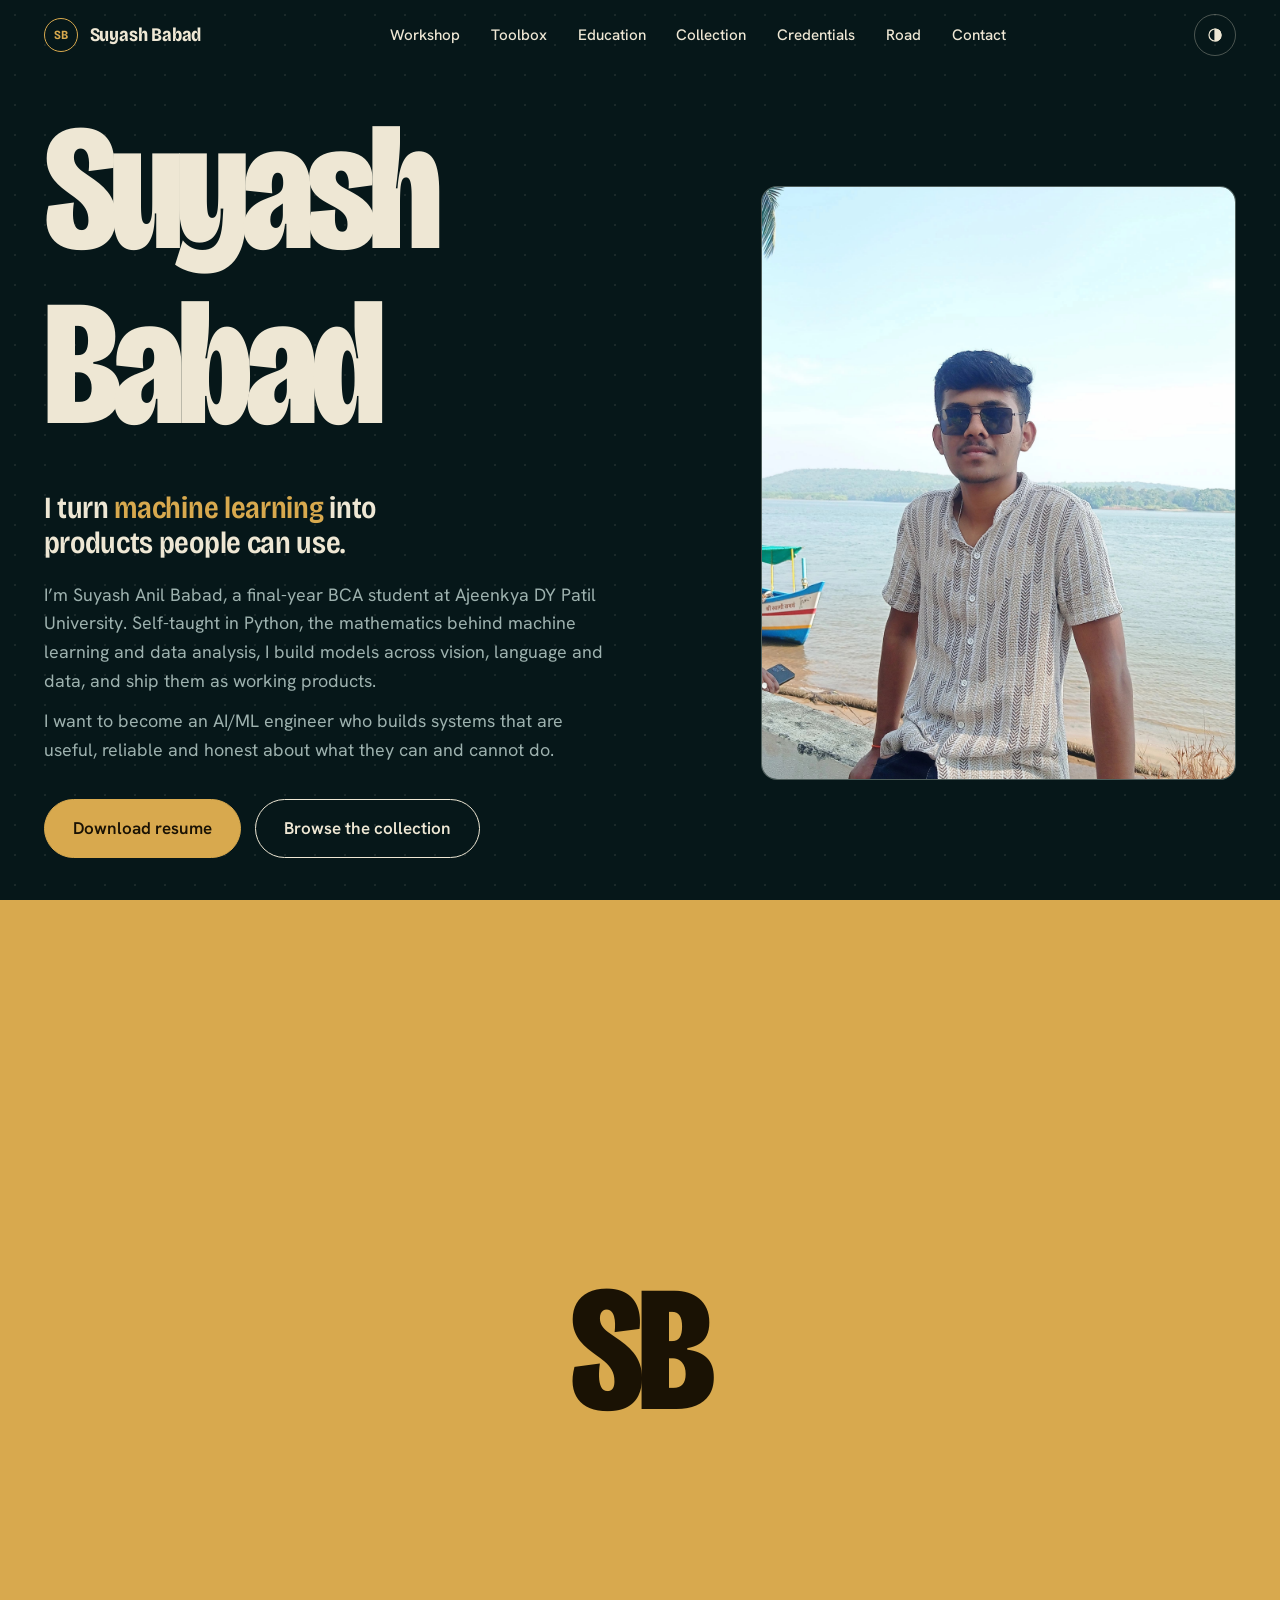
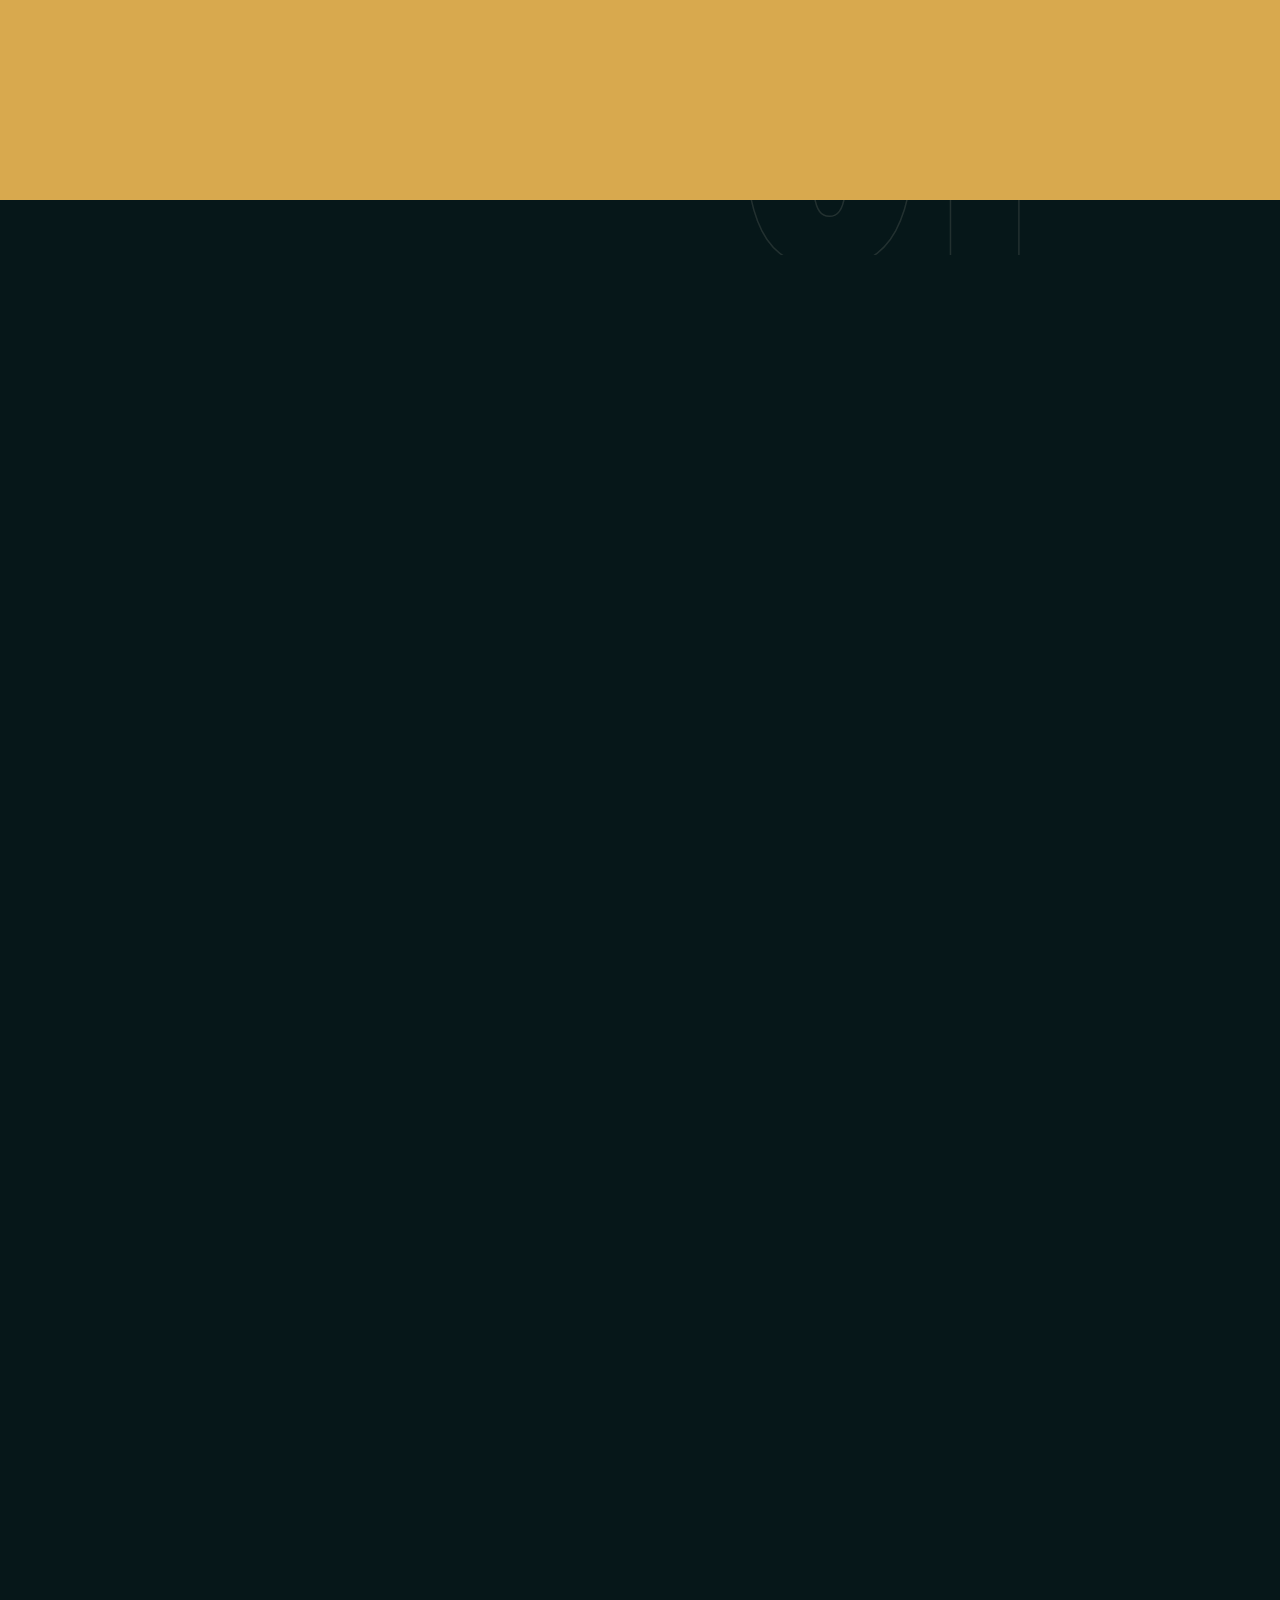
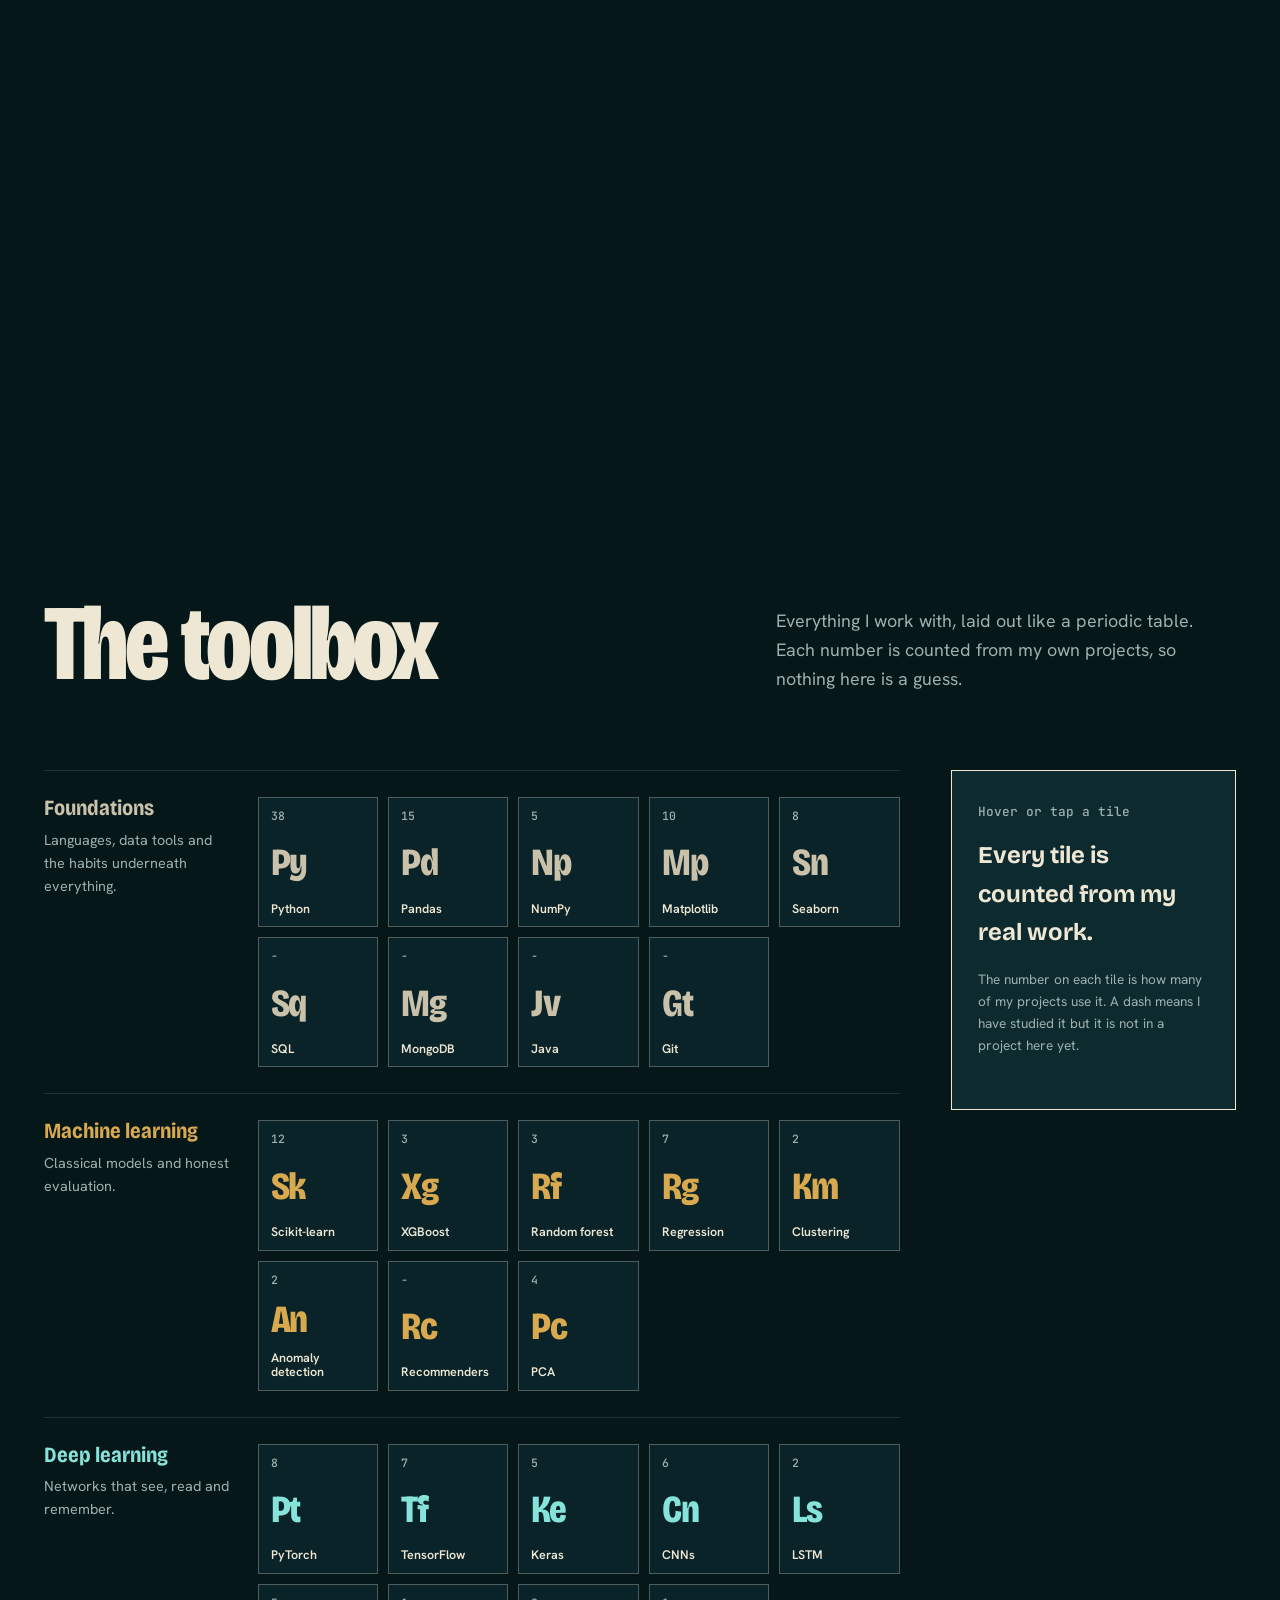
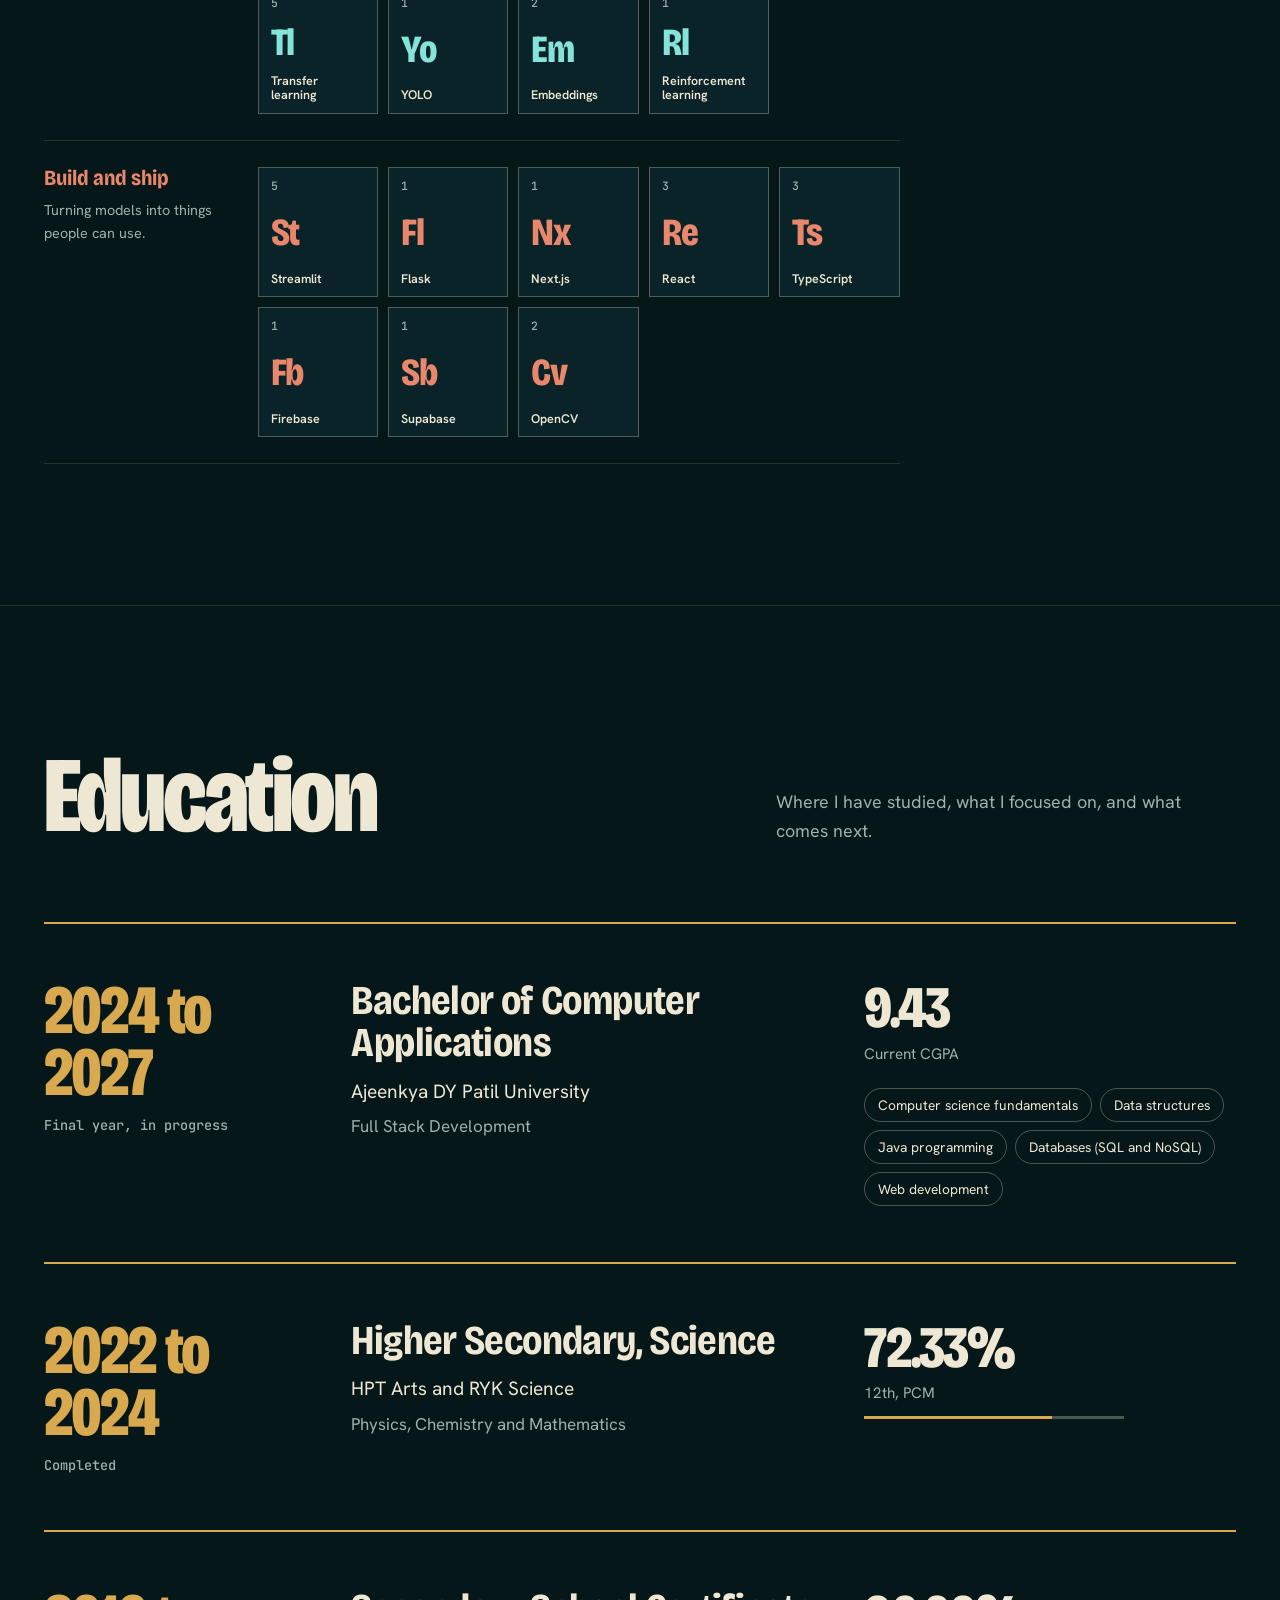
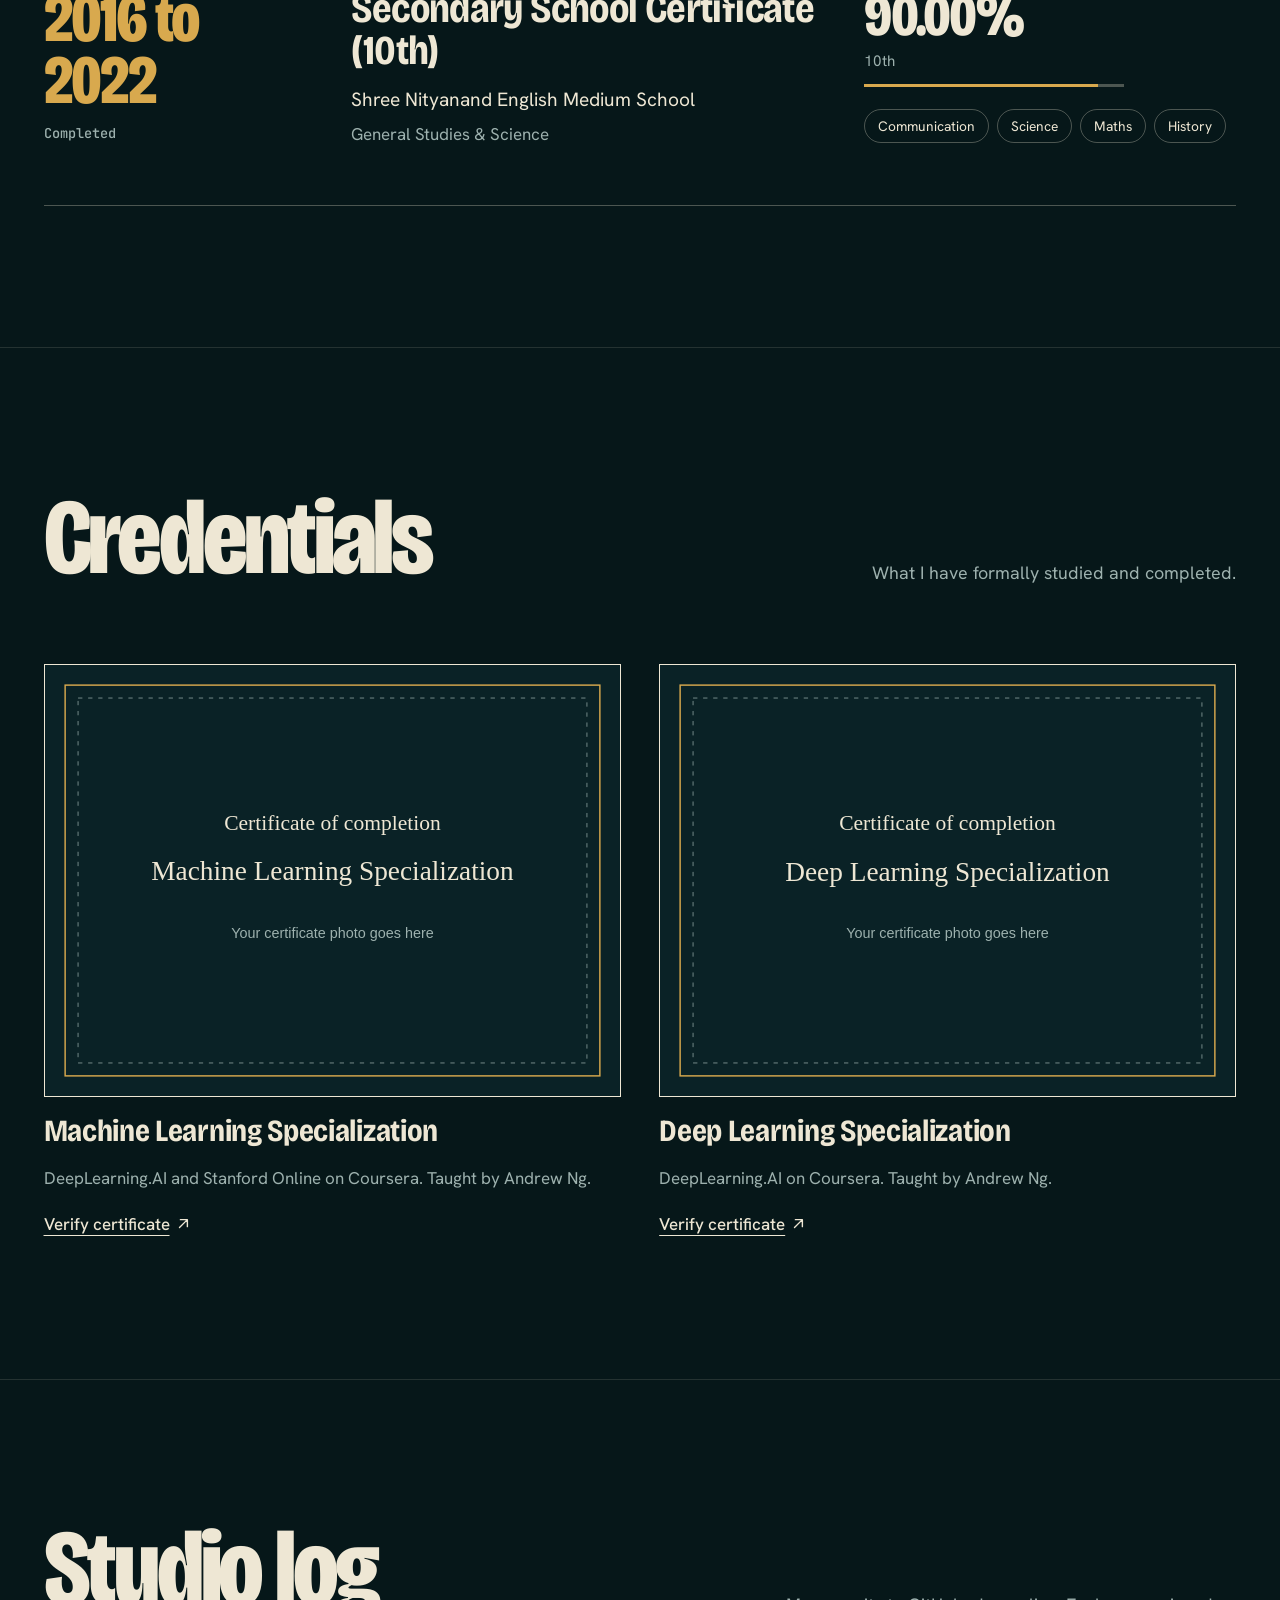
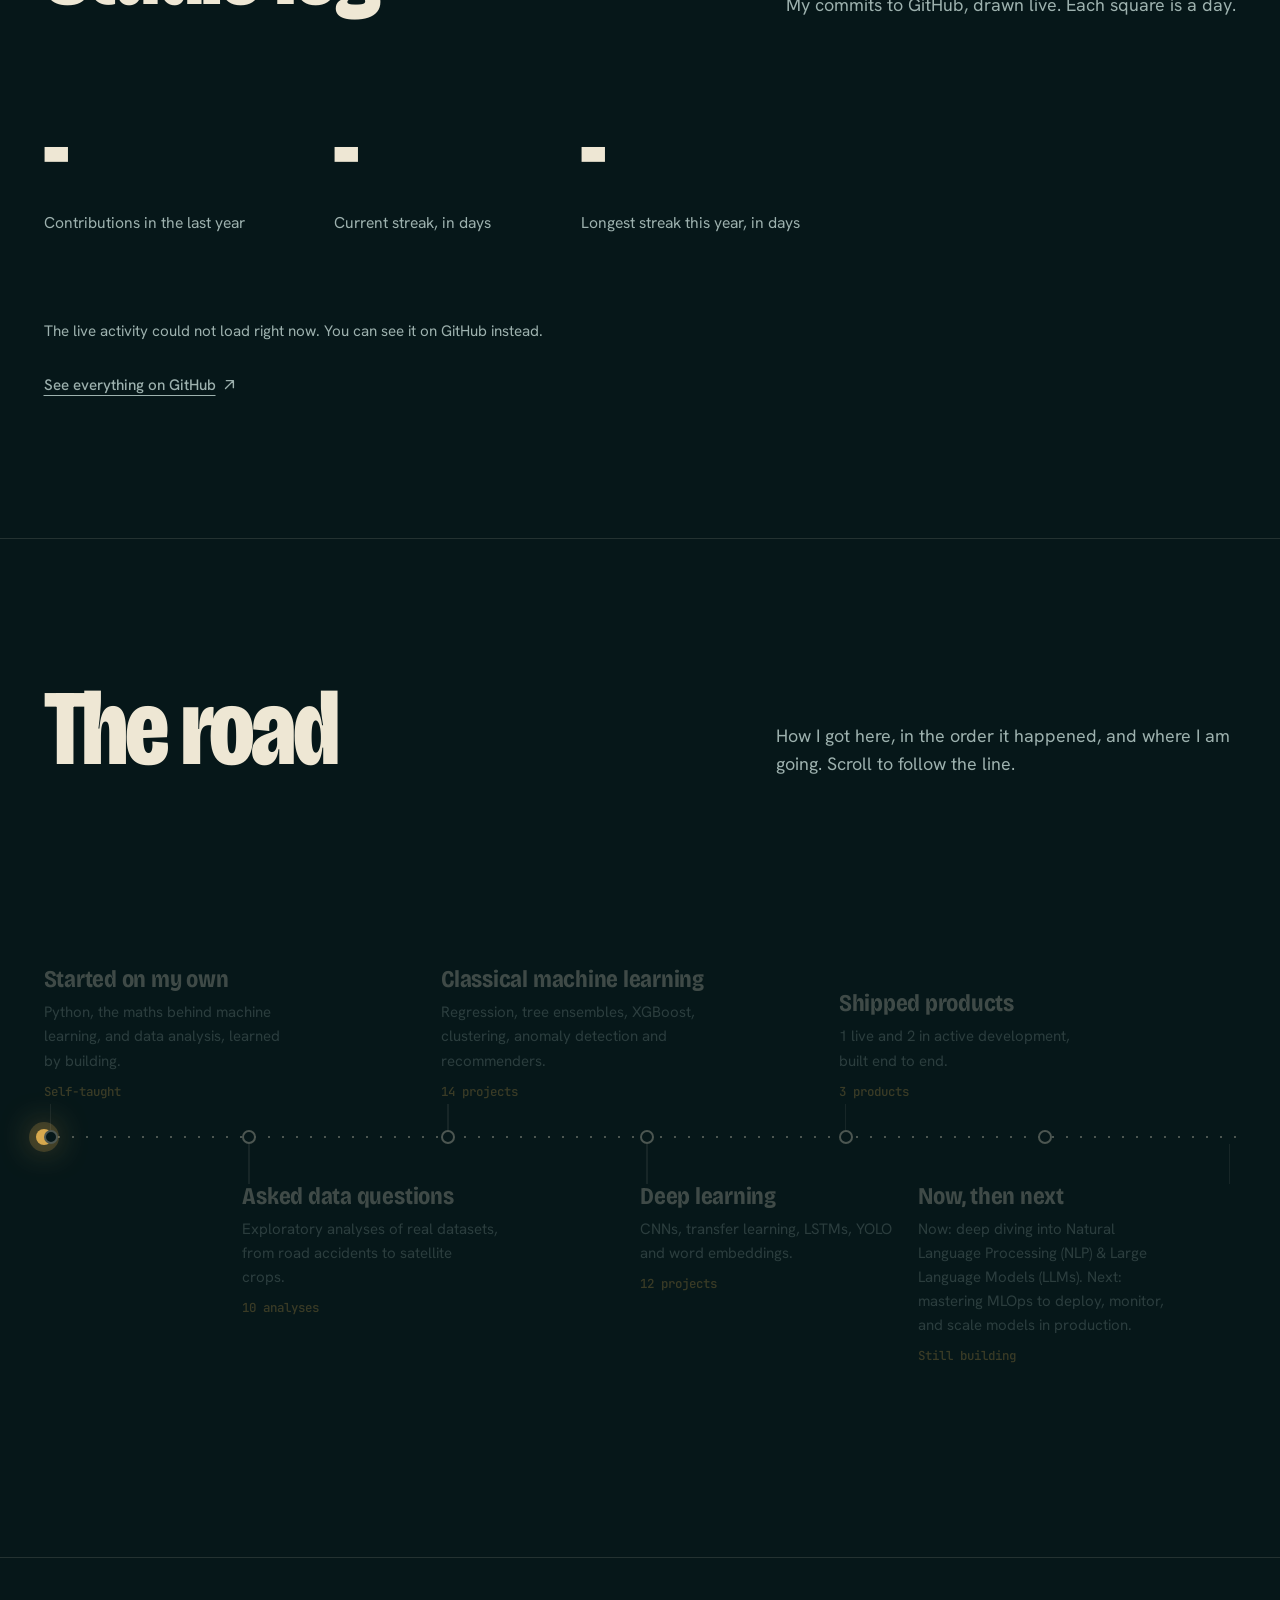
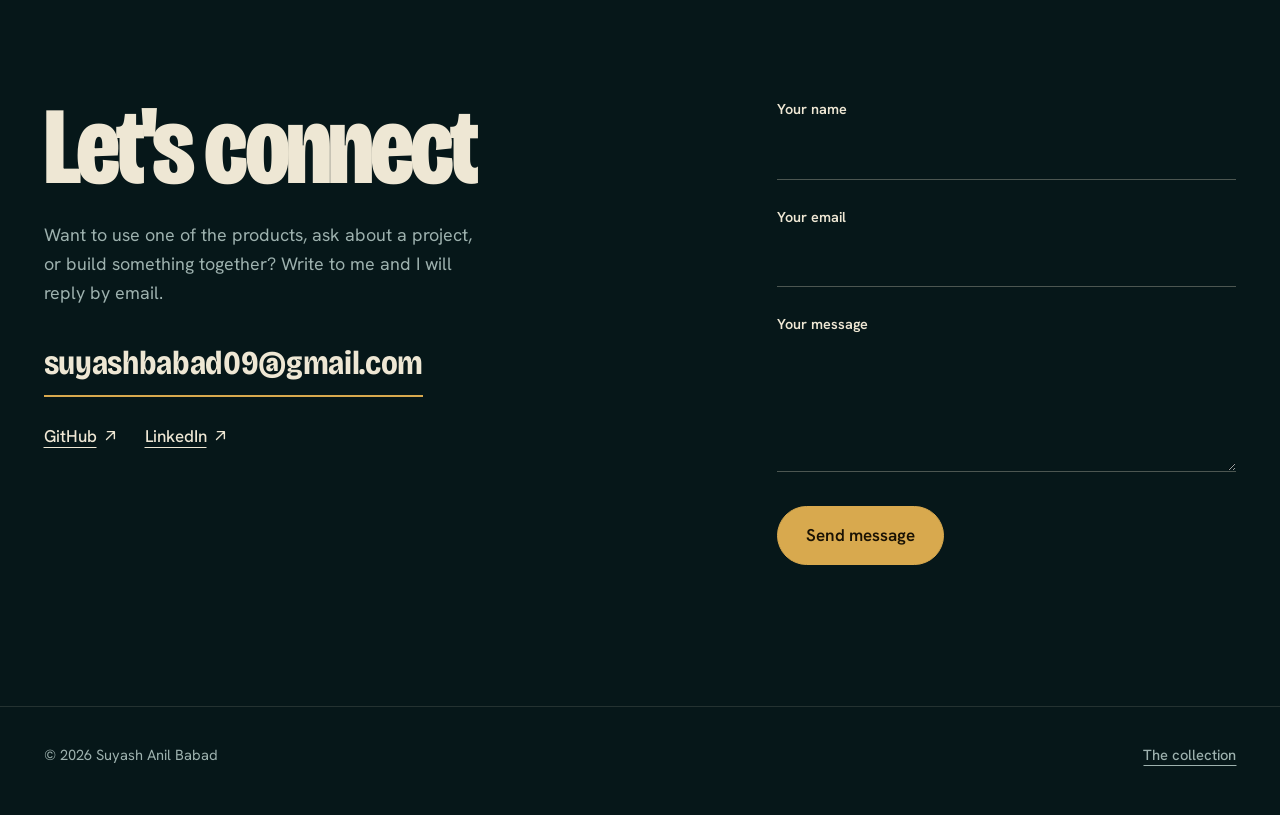
==== commit 6d351685: "update description & add school name in education section" ====
--- a/index.html
+++ b/index.html
@@ -101,16 +101,17 @@
                             <span class="line"><span data-split="1">Suyash</span></span>
                             <span class="line"><span data-split="2">Babad</span></span>
                         </h1>
-                        <p class="hero-role fade-late" style="--d:300">I build <em>AI products</em> and keep every
-                            experiment on record.</p>
+                        <p class="hero-role fade-late" style="--d:300">
+                            I turn <em>machine learning</em> into products people can use.
+                        </p>
                         <p class="hero-bio fade-late" style="--d:420">
-                            I'm Suyash Anil Babad, a machine learning learner in the final year of a BCA at
-                            Ajeenkya DY Patil University. I learned Python, the maths behind machine learning and data
-                            analysis and kept building projects.
+                            I’m Suyash Anil Babad, a final-year BCA student at Ajeenkya DY Patil University. Self-taught
+                            in Python, the mathematics behind machine learning and data analysis, I build models across
+                            vision, language and data, and ship them as working products.
                         </p>
                         <p class="hero-bio fade-late" style="--d:520">
-                            I make two kinds of things: products people can use, and experiments that teach me how
-                            something really works. All of it is here.
+                            I want to become an AI/ML engineer who builds systems that are useful, reliable and honest
+                            about what they can and cannot do.
                         </p>
                         <div class="hero-cta">
                             <a class="btn btn-primary" href="Suyash%20Resume.docx"
